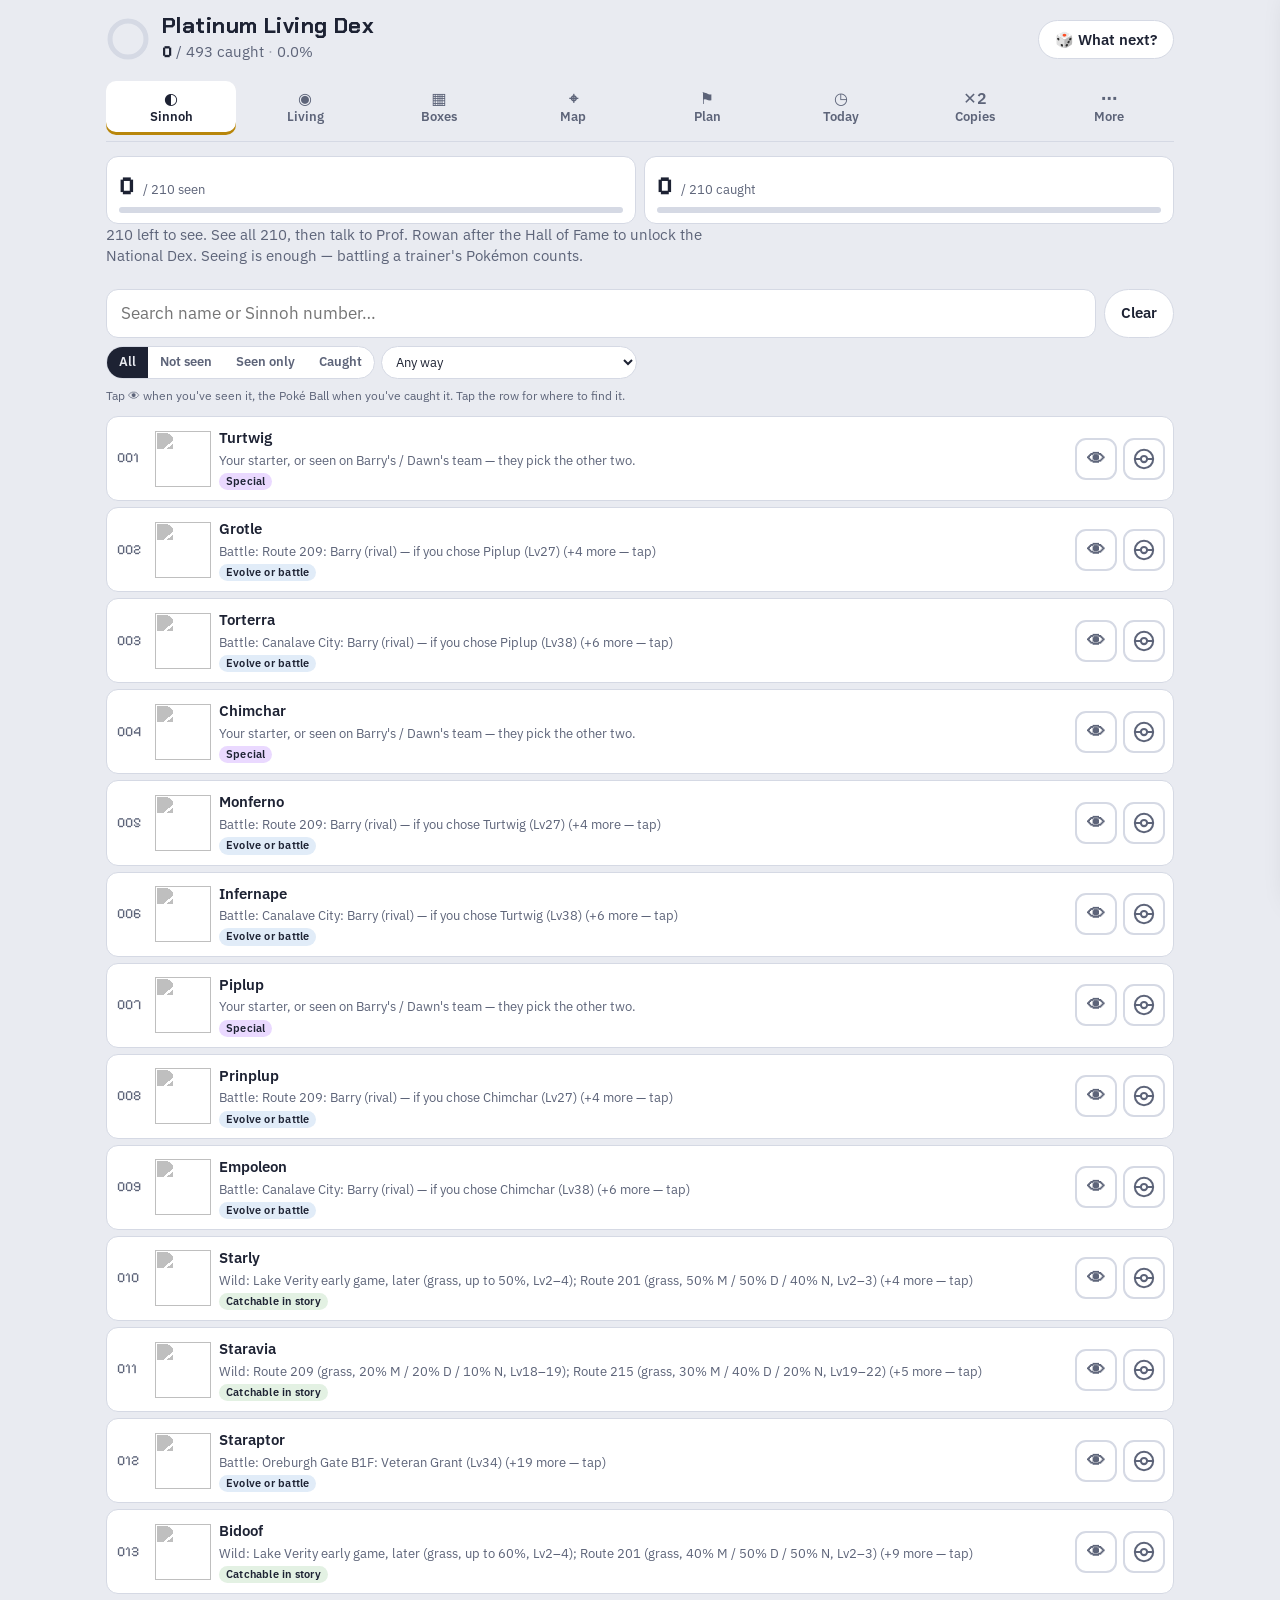
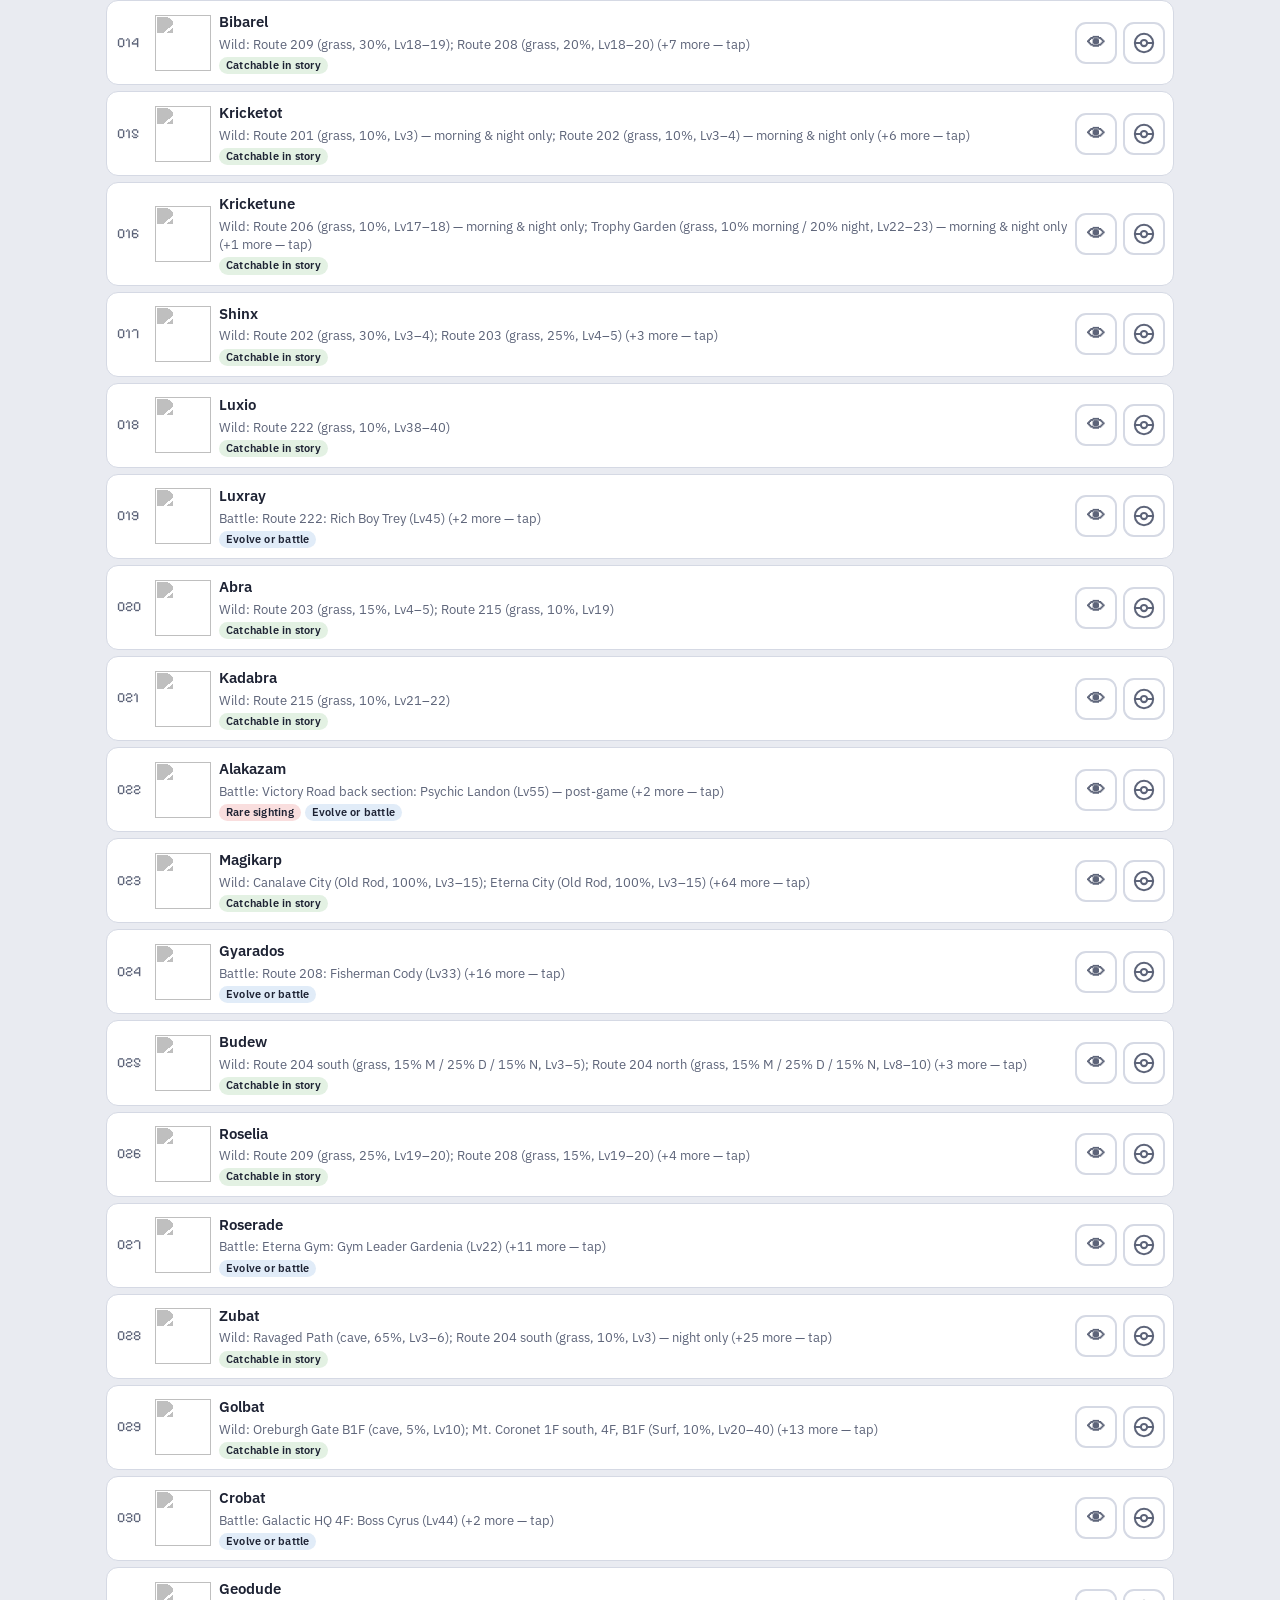
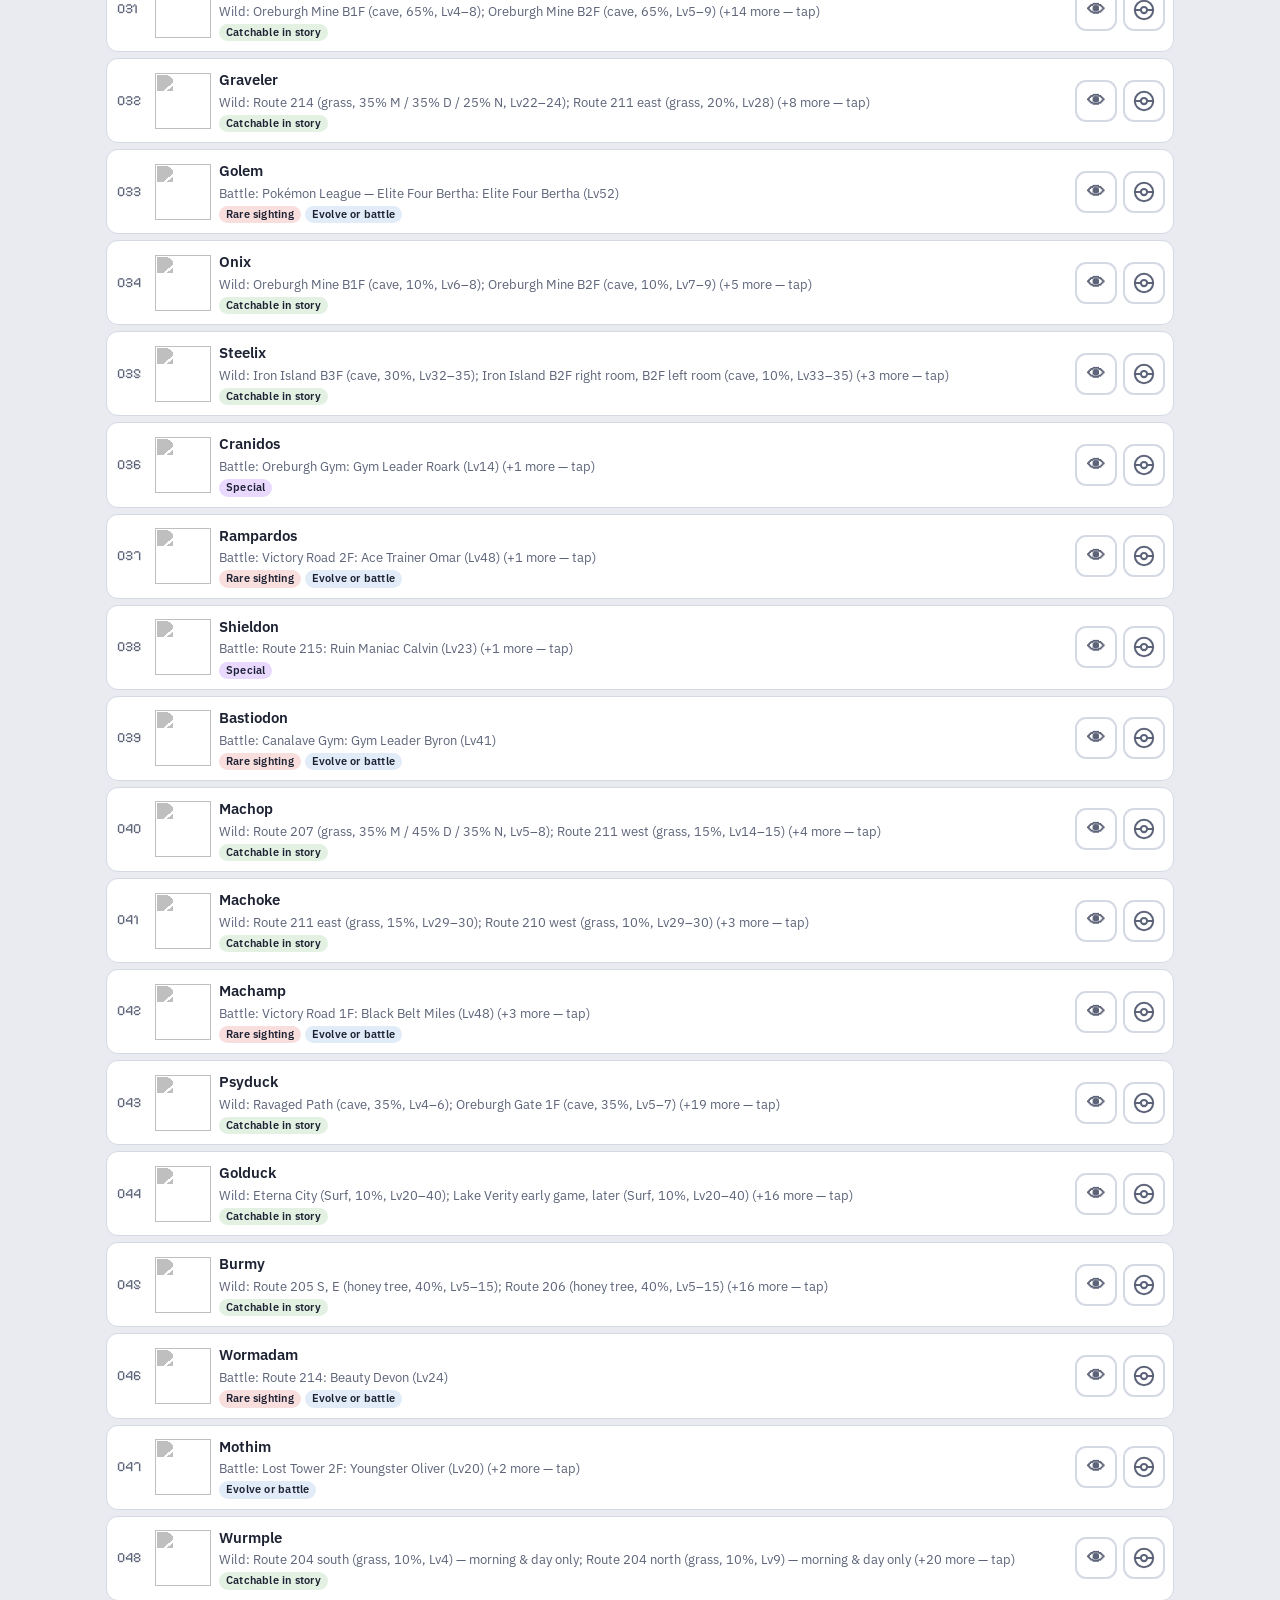
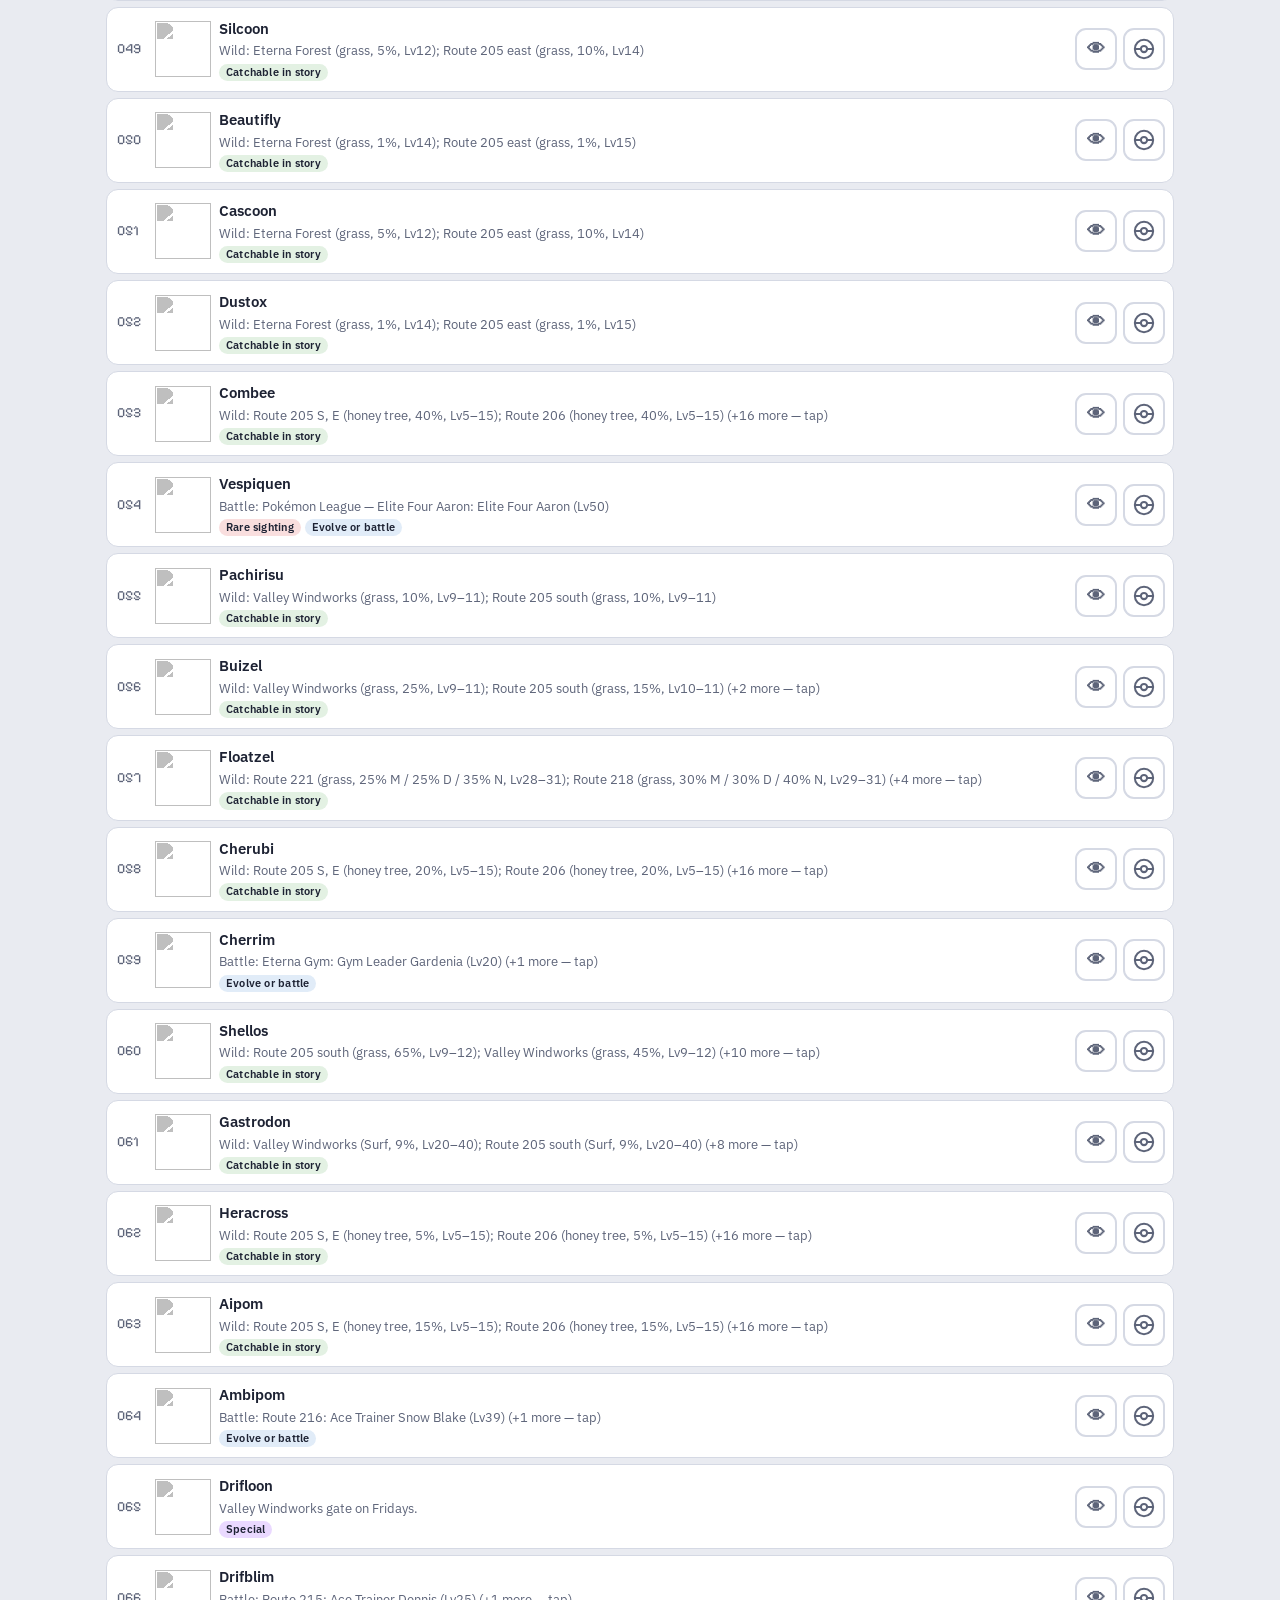
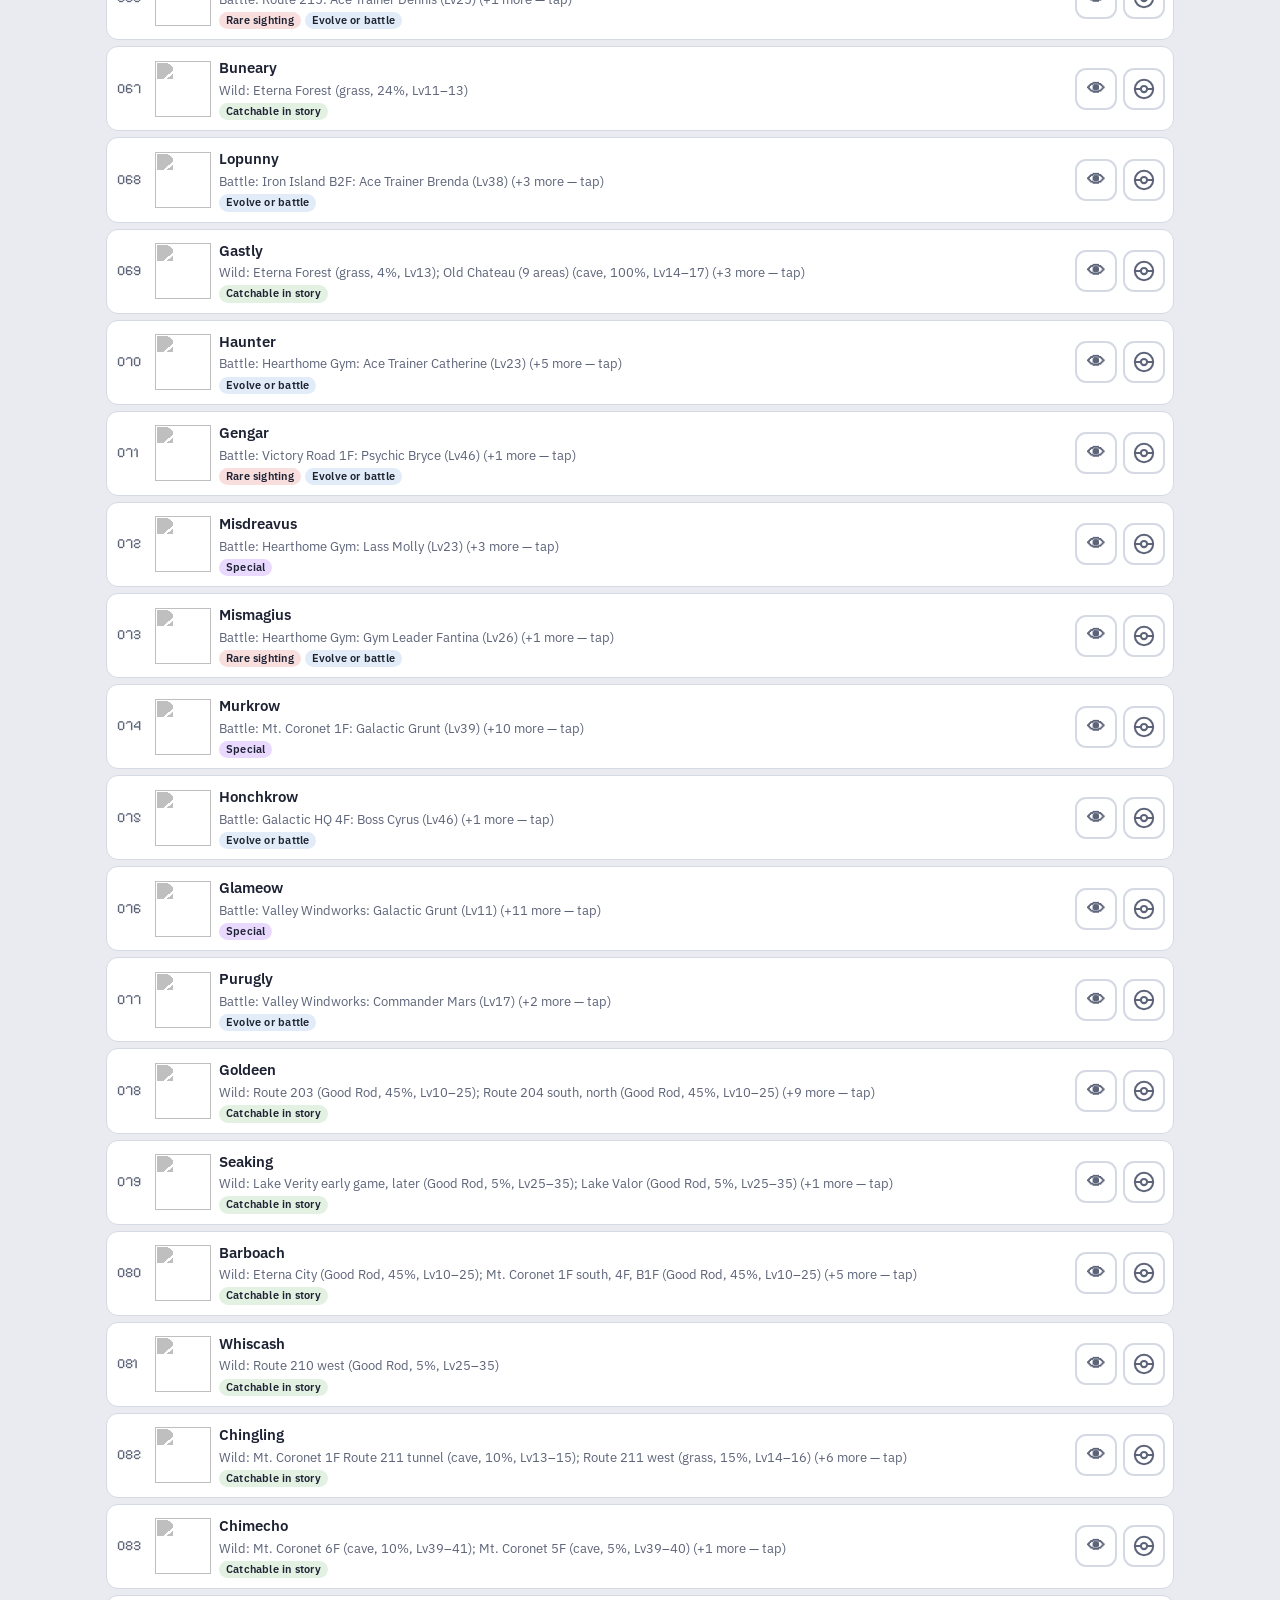
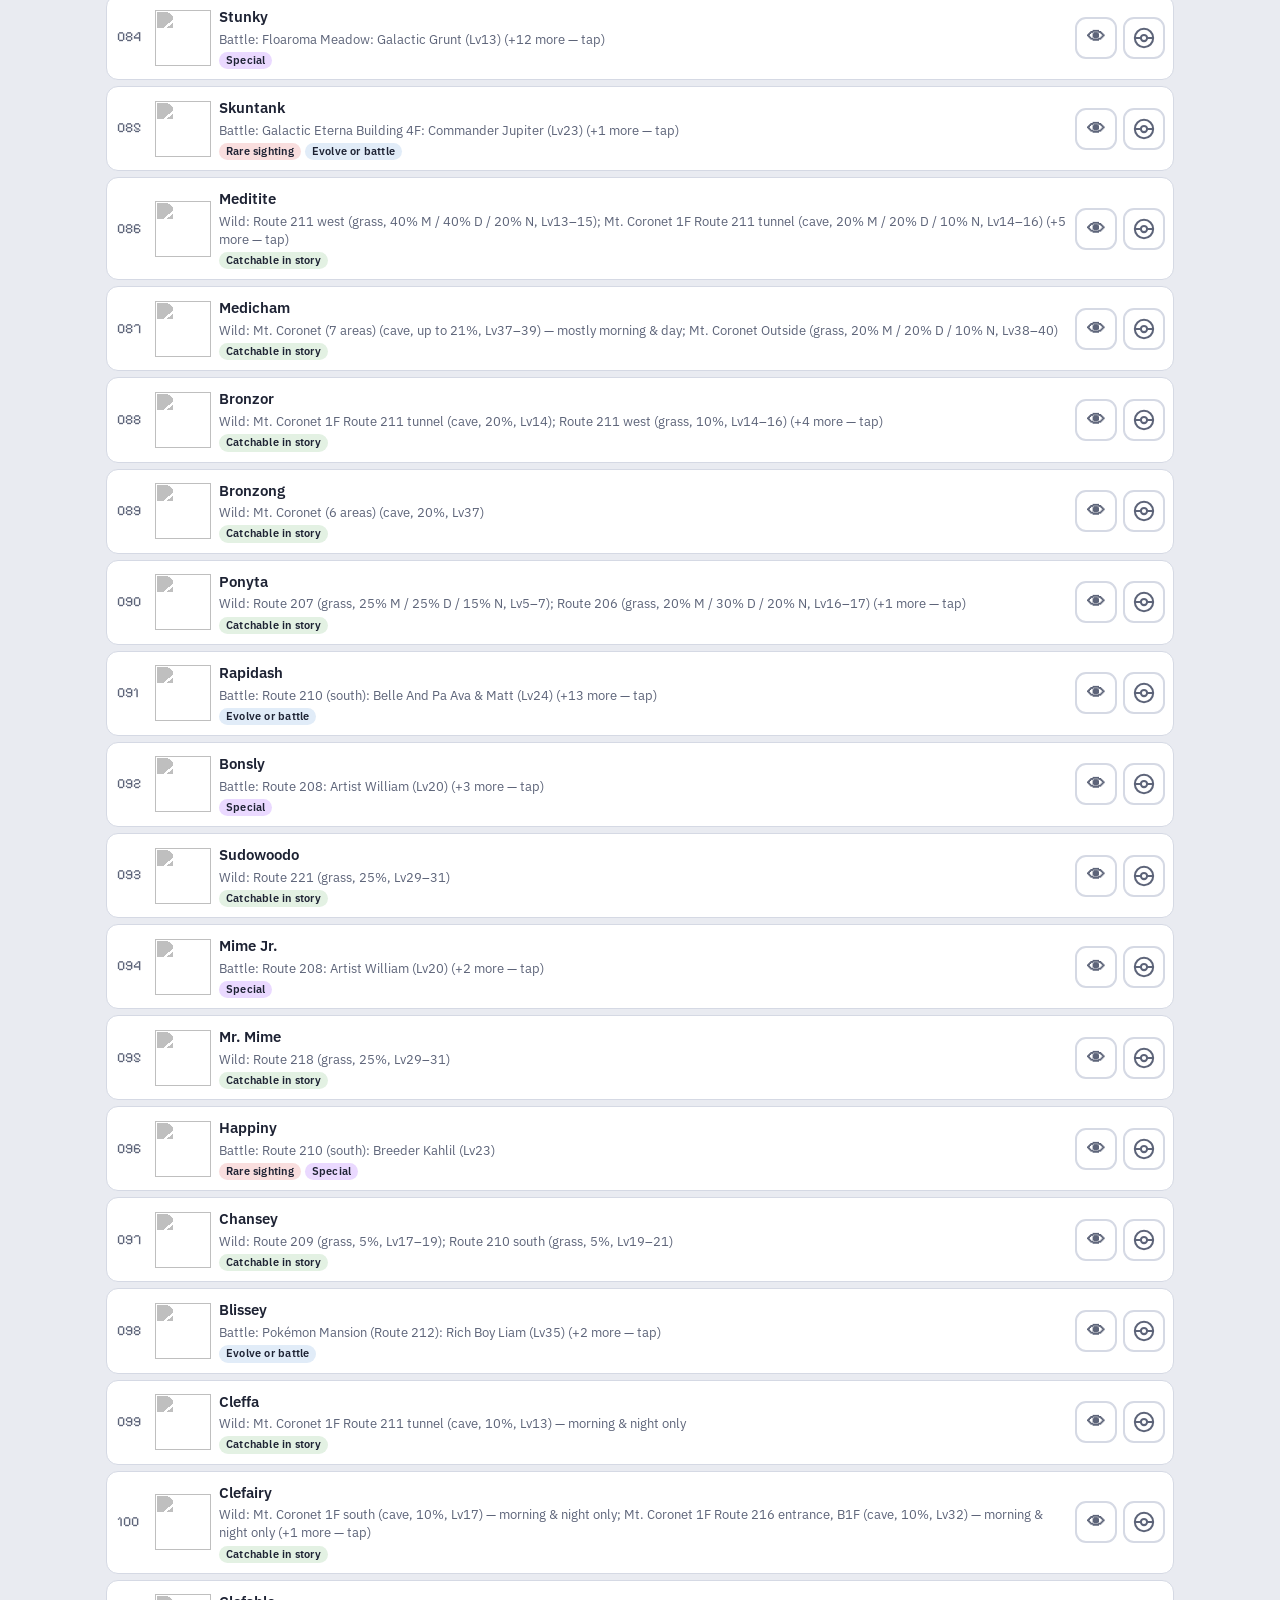
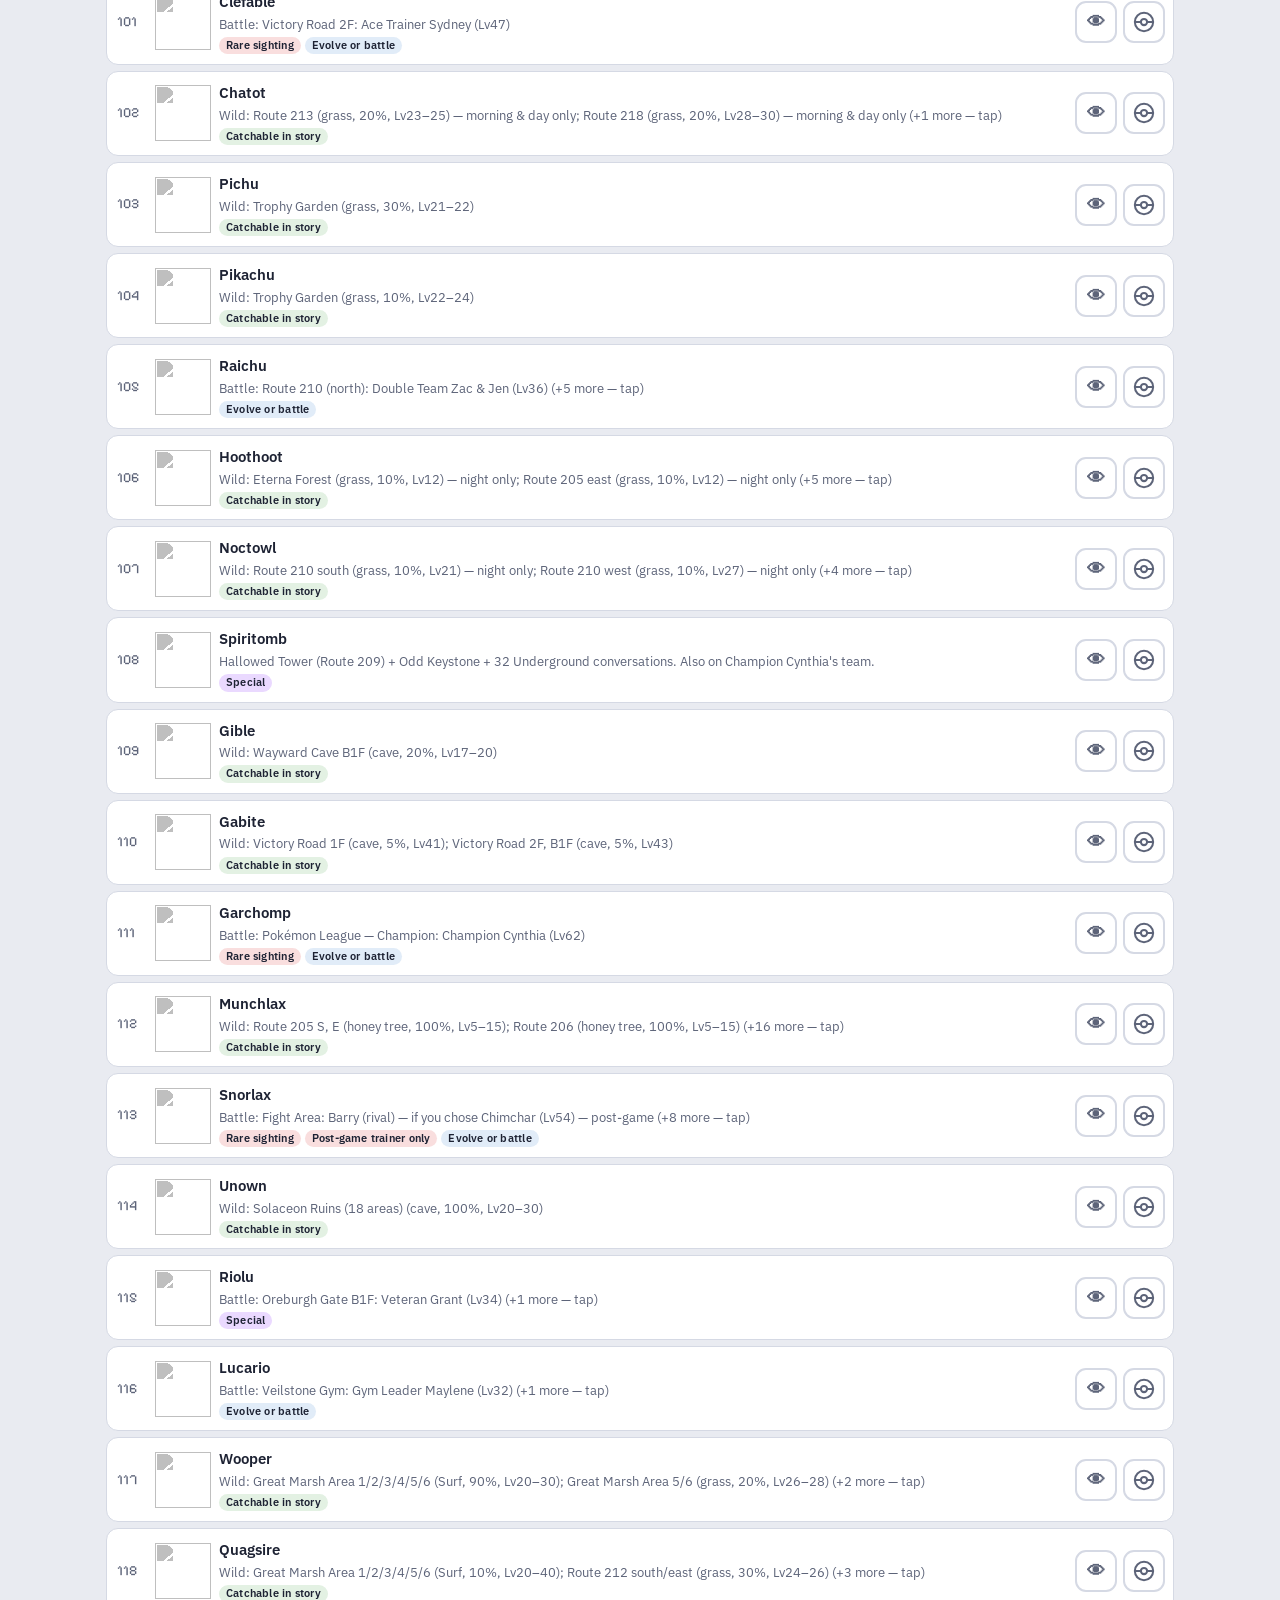
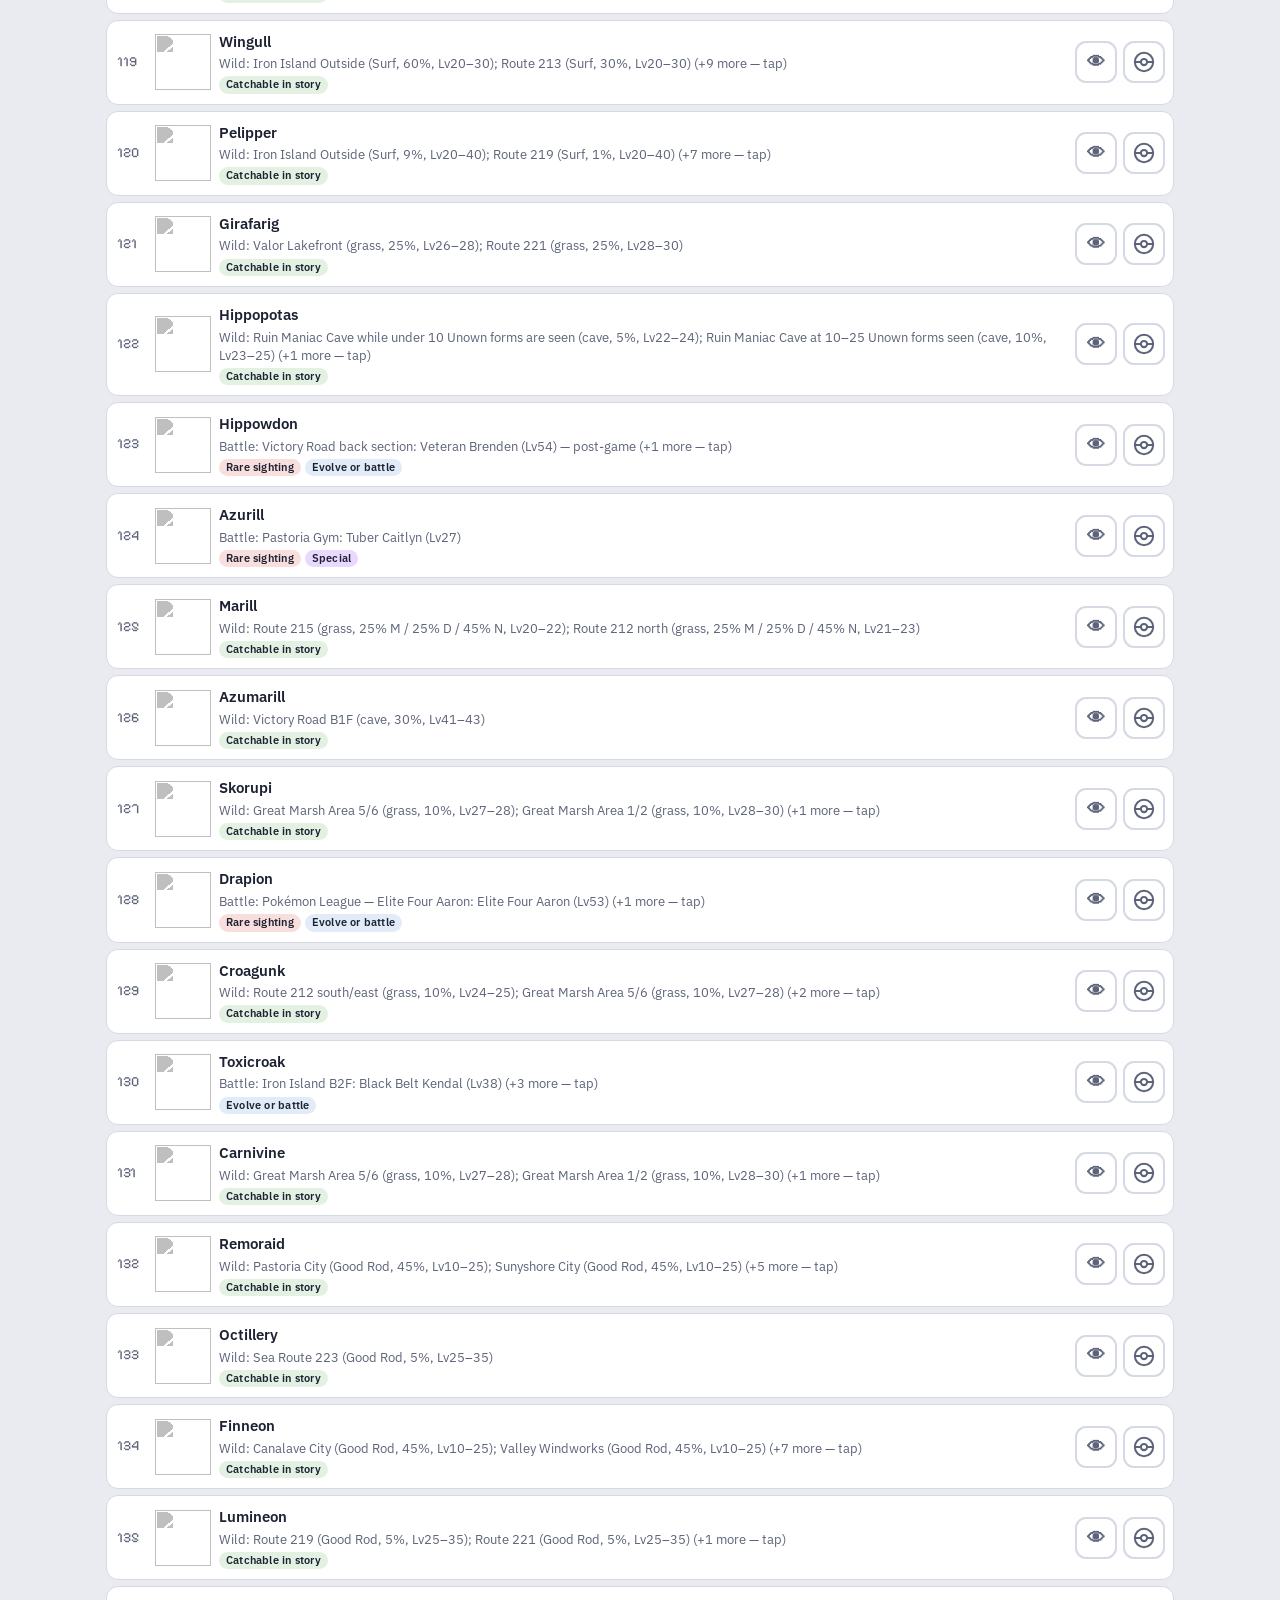
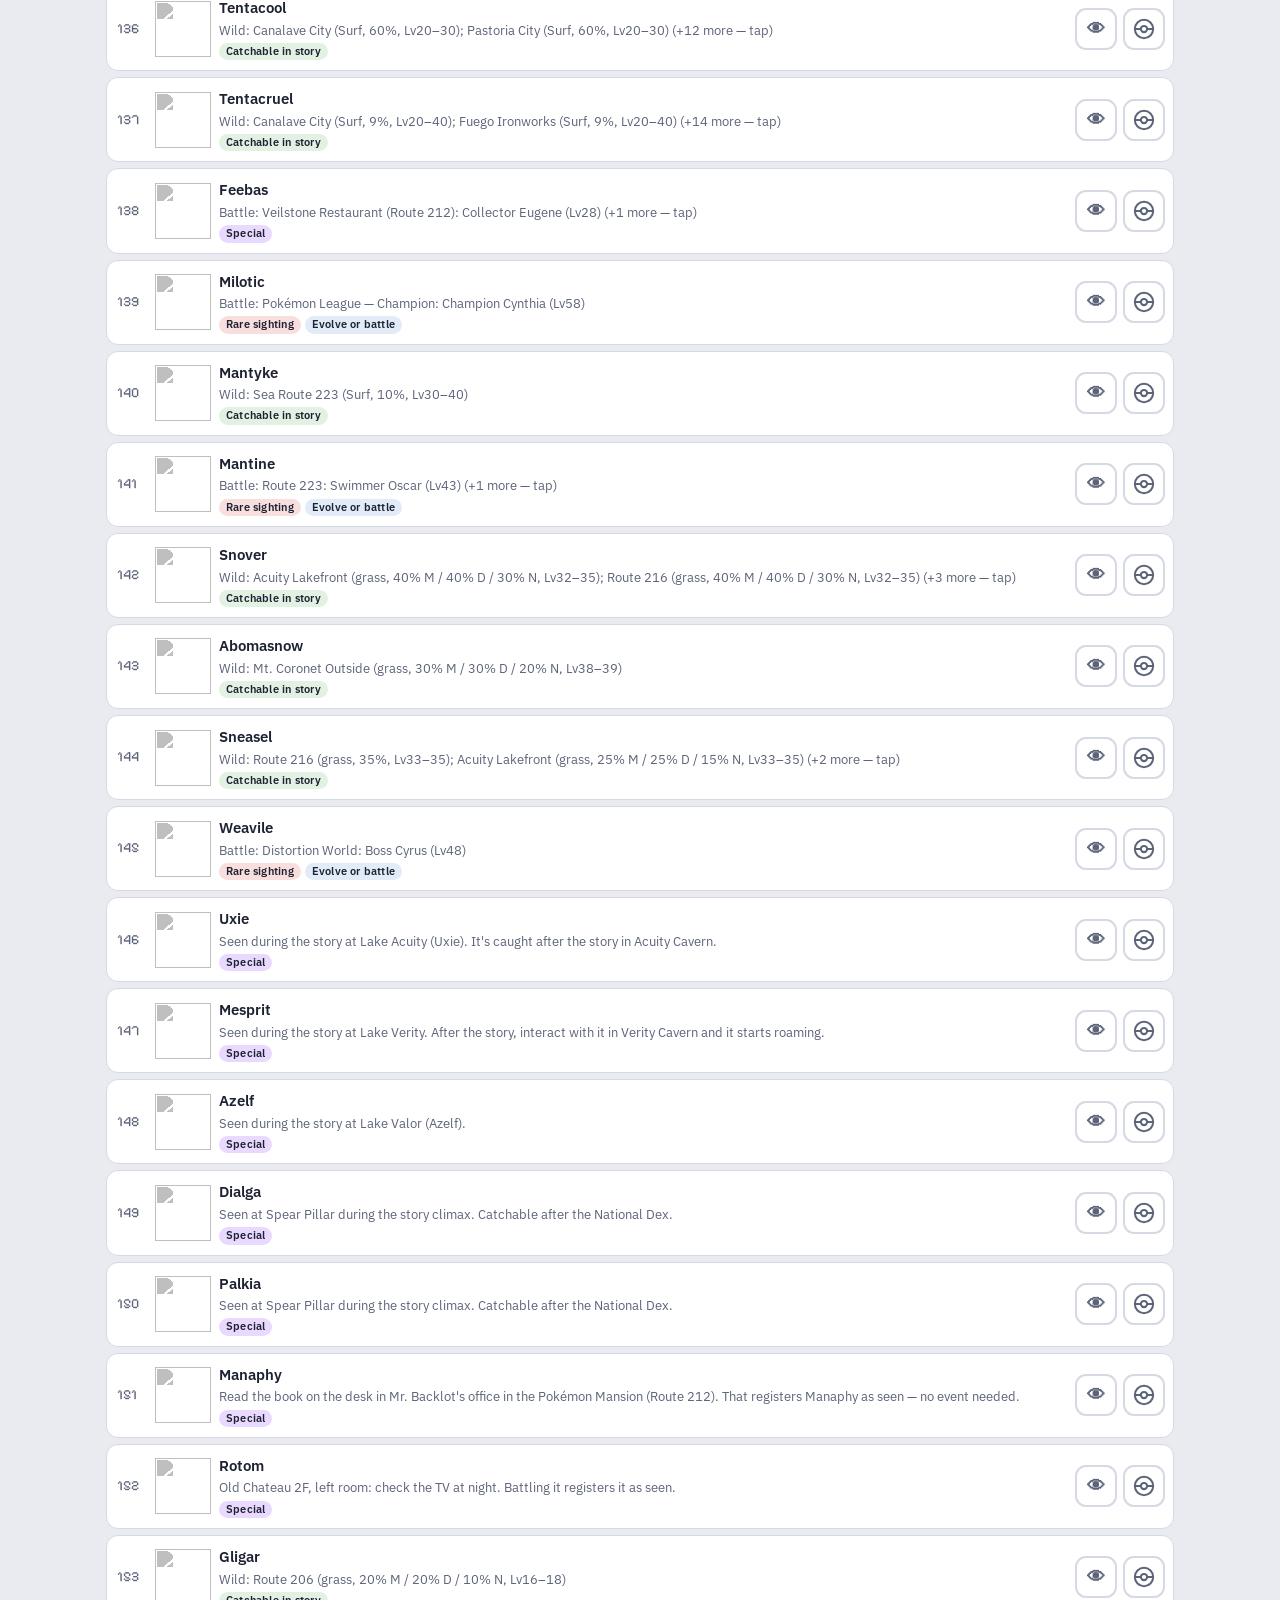
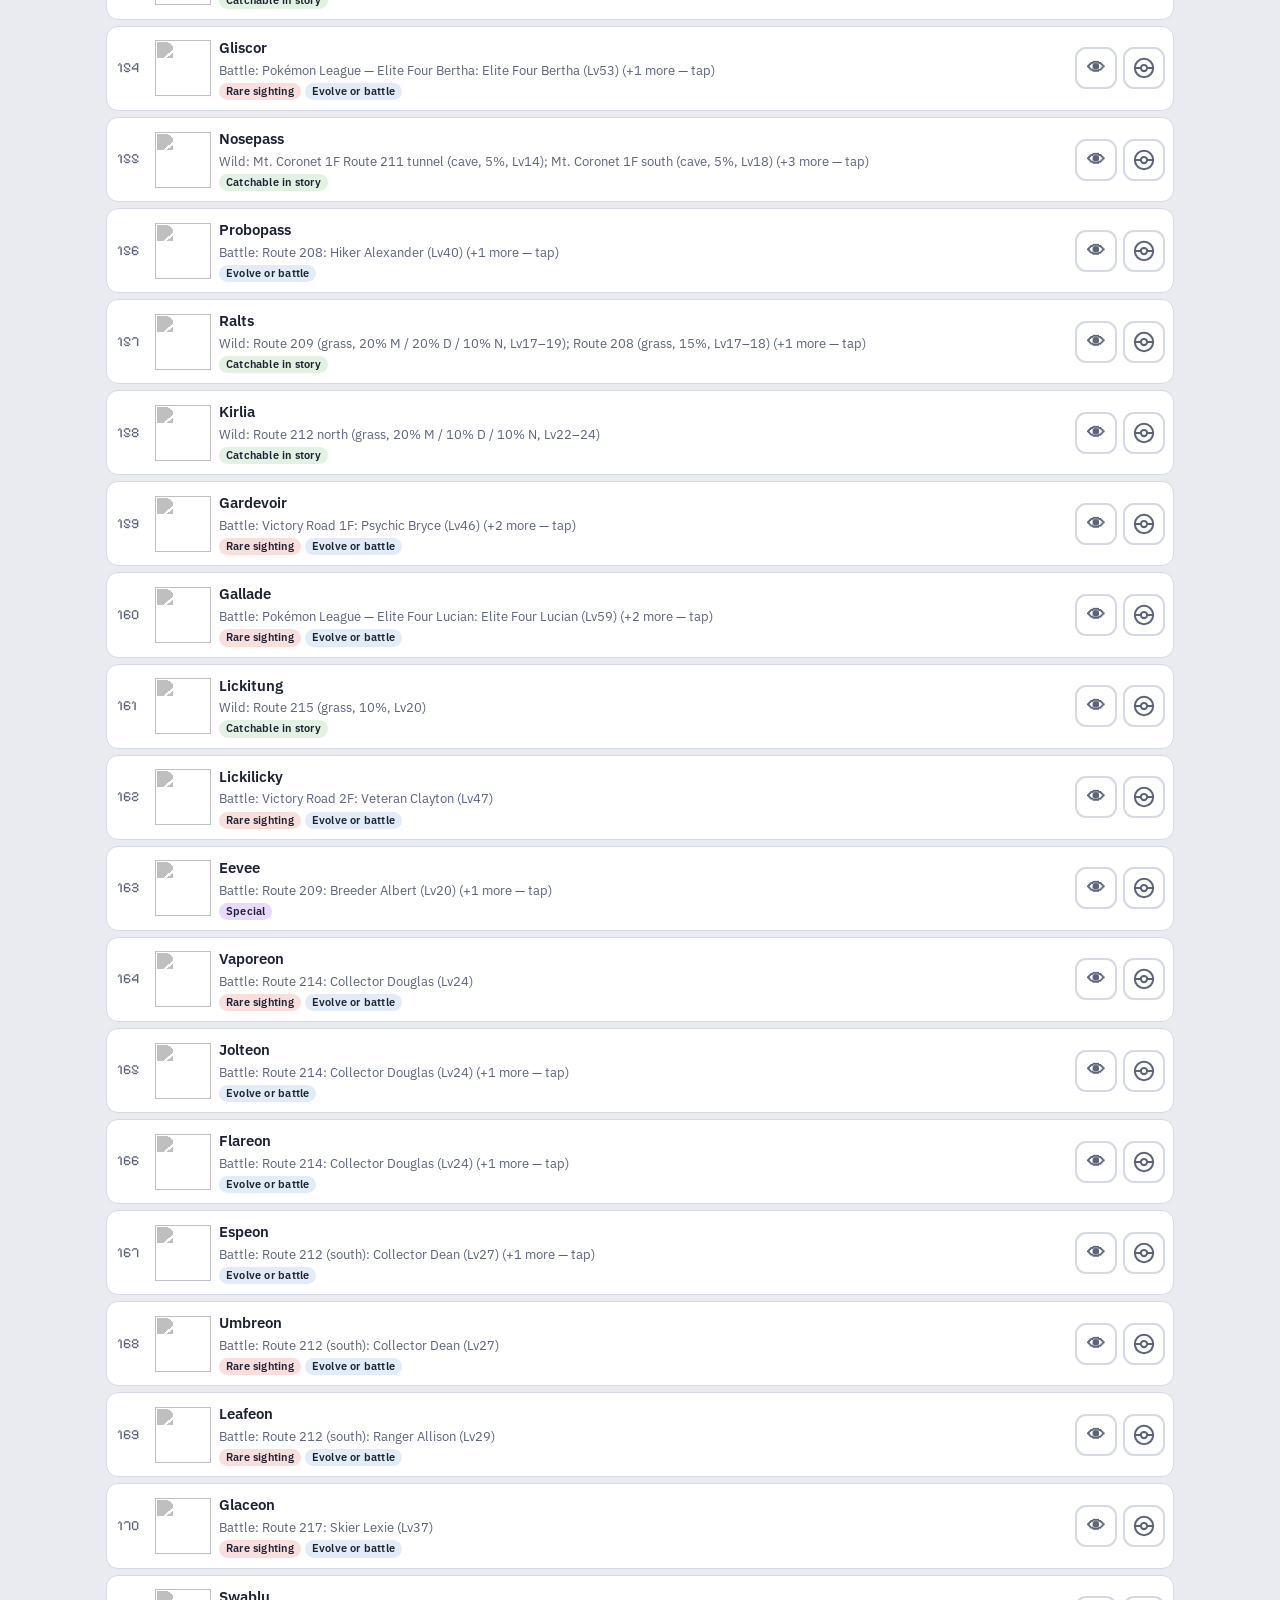
==== index.html @ 4418f8bd "Map: yellow dot on Pokémon marked as needs evolving Co-Authored-By: Claude Opus 5.5 <noreply@anthrop" ====
<!doctype html>
<html lang="en">
<head>
<meta charset="utf-8">
<meta name="viewport" content="width=device-width,initial-scale=1,viewport-fit=cover">
<title>Platinum Living Dex</title>
<meta name="description" content="Track a Pokémon Platinum living dex: all 493, where to get each one, and what you need first.">
<meta name="theme-color" content="#1d2233">
<link rel="icon" href="data:image/svg+xml,%3Csvg xmlns='http://www.w3.org/2000/svg' viewBox='0 0 32 32'%3E%3Ccircle cx='16' cy='16' r='14' fill='%23e8eaf2' stroke='%231d2233' stroke-width='3'/%3E%3Cpath d='M2 16h28' stroke='%231d2233' stroke-width='3'/%3E%3Ccircle cx='16' cy='16' r='5' fill='%23d9a520' stroke='%231d2233' stroke-width='3'/%3E%3C/svg%3E">
<link rel="preconnect" href="https://fonts.googleapis.com">
<link rel="preconnect" href="https://fonts.gstatic.com" crossorigin>
<link rel="stylesheet" href="https://fonts.googleapis.com/css2?family=Chakra+Petch:wght@600;700&family=IBM+Plex+Sans:wght@400;500;600&family=Pixelify+Sans:wght@500;600&display=swap">
<link rel="stylesheet" href="styles.css?v=20261030161658">
</head>
<body>
<div class="app">
  <header class="top">
    <div class="brand">
      <svg class="ring" viewBox="0 0 44 44" aria-hidden="true"><circle cx="22" cy="22" r="18" class="ring-bg"/><circle cx="22" cy="22" r="18" class="ring-fg" id="ring"/></svg>
      <div>
        <h1>Platinum Living Dex</h1>
        <p class="count"><b id="gotCount">0</b> / 493 caught <span class="sep">·</span> <span id="gotPct">0%</span></p>
      </div>
    </div>
    <button class="ghost" id="surprise" type="button" title="Pick a random Pokémon you still need">🎲 What next?</button>
  </header>

  <nav class="tabs" aria-label="Sections">
    <button type="button" data-view="sinnoh"><span class="ti">◐</span>Sinnoh</button>
    <button type="button" data-view="dex"><span class="ti">◉</span>Living</button>
    <button type="button" data-view="boxes"><span class="ti">▦</span>Boxes</button>
    <button type="button" data-view="map"><span class="ti">⌖</span>Map</button>
    <button type="button" data-view="plan"><span class="ti">⚑</span>Plan</button>
    <button type="button" data-view="today"><span class="ti">◷</span>Today</button>
    <button type="button" data-view="dupes"><span class="ti">✕2</span>Copies</button>
    <button type="button" data-view="more"><span class="ti">⋯</span>More</button>
  </nav>

  <main>
    <!-- SINNOH DEX -->
    <section id="view-sinnoh" class="view" hidden>
      <div class="sinhead">
        <div class="stat"><b id="sSeen">0</b><span>/ 210 seen</span><i class="bar"><i id="sSeenBar"></i></i></div>
        <div class="stat"><b id="sCaught">0</b><span>/ 210 caught</span><i class="bar"><i id="sCaughtBar"></i></i></div>
      </div>
      <p class="sub" id="sGoal">See all 210 in Platinum's Sinnoh Pokédex, then talk to Prof. Rowan after the Hall of Fame to unlock the National Dex. Seeing is enough — battling a trainer's Pokémon counts.</p>
      <div class="toolbar">
        <div class="search">
          <input id="sq" type="search" autocomplete="off" placeholder="Search name or Sinnoh number…" aria-label="Search Sinnoh Dex">
          <button type="button" class="ghost" id="sqClear">Clear</button>
        </div>
        <div class="filters">
          <div class="seg" role="group" aria-label="Show">
            <button type="button" data-sshow="all" aria-pressed="true">All</button>
            <button type="button" data-sshow="unseen" aria-pressed="false">Not seen</button>
            <button type="button" data-sshow="seen" aria-pressed="false">Seen only</button>
            <button type="button" data-sshow="caught" aria-pressed="false">Caught</button>
          </div>
          <select id="sHow" aria-label="How"><option value="">Any way</option><option value="trainer">Only seen in trainer battles</option><option value="rare">Rare: 2 or fewer story trainers have it</option><option value="special">Special / story event</option></select>
        </div>
        <p class="resultline">Tap 👁 when you've seen it, the Poké Ball when you've caught it. Tap the row for where to find it.</p>
      </div>
      <ul class="slist" id="slist"></ul>
    </section>

    <!-- DEX -->
    <section id="view-dex" class="view">
      <div class="toolbar">
        <div class="search">
          <input id="q" type="search" autocomplete="off" placeholder="Search name or number…" aria-label="Search Pokémon">
          <button type="button" class="ghost" id="qClear">Clear</button>
        </div>
        <div class="filters">
          <div class="seg" role="group" aria-label="Show">
            <button type="button" data-show="all" aria-pressed="true">All</button>
            <button type="button" data-show="need" aria-pressed="false">Need</button>
            <button type="button" data-show="got" aria-pressed="false">Got</button>
          </div>
          <select id="fMethod" aria-label="Method"><option value="">Any method</option></select>
          <select id="fTier" aria-label="When"><option value="">Any time</option></select>
          <select id="fGame" aria-label="Game"><option value="">Any game</option></select>
          <select id="fRegion" aria-label="Region"><option value="">All regions</option></select>
        </div>
        <p class="resultline" id="resultLine"></p>
      </div>
      <ul class="grid" id="grid"></ul>
    </section>

    <!-- BOXES -->
    <section id="view-boxes" class="view" hidden>
      <div class="boxsearch">
        <div class="search">
          <input id="bq" type="search" autocomplete="off" placeholder="Find a Pokémon's box — name or number…" aria-label="Find a Pokémon's box">
          <button type="button" class="ghost" id="bqClear">Clear</button>
        </div>
        <div class="bhits" id="bHits"></div>
      </div>
      <div class="boxnav">
        <button type="button" class="ghost" id="boxPrev" aria-label="Previous box">◀</button>
        <div class="boxtitle"><b id="boxName">Box 1</b><span id="boxRange"></span></div>
        <button type="button" class="ghost" id="boxNext" aria-label="Next box">▶</button>
      </div>
      <div class="boxmode">
        <span>Tapping a slot</span>
        <div class="seg" role="group" aria-label="What tapping a slot does">
          <button type="button" data-boxmode="view">Shows info</button>
          <button type="button" data-boxmode="got">Marks caught</button>
          <button type="button" data-boxmode="evo">Marks to evolve</button>
        </div>
      </div>
      <div class="pcbox" id="pcbox"></div>
      <p class="hint">Greyed-out slots are still empty. Yellow slots are ones you have the Pokémon for but still need to evolve — catching it clears the mark. Swipe or use the arrows to change boxes.</p>
      <div class="boxdots" id="boxDots"></div>
    </section>

    <!-- MAP -->
    <section id="view-map" class="view" hidden>
      <div class="maptop">
        <select id="mapPick" aria-label="Choose a location"><option value="">Jump to a location…</option></select>
        <div class="seg" role="group" aria-label="Time of day">
          <button type="button" data-time="0" aria-pressed="false">Morning</button>
          <button type="button" data-time="1" aria-pressed="false">Day</button>
          <button type="button" data-time="2" aria-pressed="false">Night</button>
        </div>
      </div>
      <p class="sub" style="margin:6px 0 0">Tap a route, town, cave or lake. Platinum's clock: morning 4–10 AM, day 10 AM–8 PM, night 8 PM–4 AM.</p>
      <div class="mapwrap">
        <div class="mapbox"><svg id="mapSvg" viewBox="0 0 808 626" role="img" aria-label="Town Map of Sinnoh"></svg><div class="maptip" id="mapTip" hidden></div><div class="mapname" id="mapName" hidden></div></div>
        <div class="mappanel" id="mapPanel"><p class="sub">Pick a spot on the map to see what lives there.</p></div>
      </div>
    </section>

    <!-- PLAN -->
    <section id="view-plan" class="view" hidden>
      <div class="seg wide" role="group" aria-label="Group by">
        <button type="button" data-plan="game" aria-pressed="true">By game</button>
        <button type="button" data-plan="tier" aria-pressed="false">By when</button>
        <button type="button" data-plan="region" aria-pressed="false">By region</button>
      </div>
      <div id="planBody"></div>
    </section>

    <!-- TODAY -->
    <section id="view-today" class="view" hidden>
      <h2>Today's timers</h2>
      <p class="sub">Real-world clocks that gate Pokémon. Start them all, then go catch something else.</p>
      <div id="timers" class="timers"></div>
    </section>

    <!-- DUPES -->
    <section id="view-dupes" class="view" hidden>
      <h2>Copies to catch</h2>
      <p class="sub">A living dex needs every evolution as its own Pokémon. These lines need more than one of a species. Use − / + as you catch them.</p>
      <div class="seg" role="group" aria-label="Show">
        <button type="button" data-dshow="need" aria-pressed="true">Still need</button>
        <button type="button" data-dshow="all" aria-pressed="false">All lines</button>
      </div>
      <ul id="dupes" class="dupes"></ul>
    </section>

    <!-- MORE -->
    <section id="view-more" class="view" hidden>
      <h2>Badges</h2>
      <div id="badges" class="badges"></div>

      <h2>Sync your phone and computer</h2>
      <div id="syncSetup">
        <p class="sub">Check something off on one device and it shows up on the other within a few seconds. Your progress is saved in a private file (a secret Gist) on your GitHub account. One-time setup:</p>
        <ol class="steps" style="margin-bottom:10px">
          <li><a href="https://github.com/settings/tokens/new?scopes=gist&amp;description=Platinum%20Living%20Dex%20sync" target="_blank" rel="noopener"><b>Open this GitHub page</b></a>. It's already filled in with the only permission needed (<b>gist</b>). Set <b>Expiration</b> to <b>No expiration</b>, then click <b>Generate token</b> at the bottom.</li>
          <li>Copy the key it shows (starts with <code>ghp_</code>) and paste it below, then <b>Connect</b>.</li>
          <li>Do the same on your other device with the <b>same key</b> — save it in your notes so you can paste it there.</li>
        </ol>
        <div class="row"><input id="syncToken" class="keybox" type="password" autocomplete="off" placeholder="Paste your GitHub key (ghp_…)" aria-label="GitHub key"><button type="button" id="syncConnect">Connect</button></div>
      </div>
      <div id="syncOn" hidden>
        <p class="sub" style="margin-bottom:6px">✓ This device is syncing. Check-offs, copies, notes and timers stay the same on every device using your key.</p>
        <div class="row"><button type="button" class="ghost" id="syncNowBtn">Sync now</button><button type="button" class="ghost" id="syncOff">Stop syncing on this device</button></div>
      </div>
      <p class="sub" id="syncStatus" style="margin-top:4px"></p>

      <h2>Stream overlay (OBS)</h2>
      <p class="sub">Shows your count on stream and pops up the sprite every time you check one off — from this page or your phone. Turn it on, then paste the overlay link into an OBS <b>Browser</b> source (width 460, height 300).</p>
      <label class="switch"><input type="checkbox" id="streamOn"> <span>Send my check-offs to the stream overlay</span></label>
      <div id="streamBox" hidden>
        <div class="olinks" id="oLinks"></div>
        <div class="row">
          <button type="button" id="streamTest">Send test alert</button>
          <button type="button" class="ghost" id="streamSync">Resend current counts</button>
          <span class="sub" id="streamStatus" style="margin:0"></span>
        </div>
        <p class="sub"><b>Stream key</b> — use the same key on your phone so its check-offs reach the same overlay:</p>
        <div class="row"><input id="streamKey" class="keybox" readonly aria-label="Stream key"><button type="button" class="ghost" id="copyKey">Copy key</button></div>
        <div class="row"><input id="pasteKey" class="keybox" placeholder="Paste a key from another device…" aria-label="Paste stream key"><button type="button" class="ghost" id="useKey">Use this key</button></div>
        <p class="sub">Overlay options you can add to the end of a link: <code>&amp;scale=1.5</code> bigger · <code>&amp;pop=0</code> no pop-ups · <code>&amp;label=0</code> hide the label · <code>&amp;dot=0</code> hide the connection dot.</p>
      </div>

      <h2>Progress code (manual copy)</h2>
      <p class="sub">If you don't use sync: tap <b>Copy progress code</b> on one device, send it to yourself, then paste it on the other.</p>
      <div class="row">
        <button type="button" id="copyCode">Copy progress code</button>
        <button type="button" class="ghost" id="showCode">Show code</button>
      </div>
      <textarea id="codeBox" rows="3" placeholder="Paste a progress code here…" aria-label="Progress code"></textarea>
      <div class="row">
        <button type="button" id="loadCode">Load this code</button>
      </div>

      <h2>Backup file</h2>
      <p class="sub">Saves everything (boxed, copies, notes, timers) to a file you can restore later.</p>
      <div class="row">
        <button type="button" id="exportBtn">Download backup</button>
        <label class="btn ghost" for="importFile">Restore backup</label>
        <input id="importFile" type="file" accept=".json,application/json" hidden>
      </div>

      <h2>Start over</h2>
      <div class="row">
        <button type="button" class="danger" id="resetBtn">Clear all progress</button>
        <span id="resetConfirm" hidden>Sure? <button type="button" class="danger" id="resetYes">Yes, clear it</button> <button type="button" class="ghost" id="resetNo">Cancel</button></span>
      </div>

      <h2>About</h2>
      <p class="sub">Progress saves automatically in this browser and is kept when the site is updated. Encounter data from the PokeAPI dataset, checked against Bulbapedia and Serebii. Sprites load from the PokeAPI sprite repository. Pokémon and all related names are © Nintendo, Creatures and Game Freak; this is an unofficial fan tracker.</p>
      <p class="sub" id="version"></p>
    </section>
  </main>
</div>

<!-- Detail drawer -->
<div class="scrim" id="scrim" hidden></div>
<aside class="drawer" id="drawer" aria-hidden="true" aria-label="Pokémon details" tabindex="-1">
  <div class="drawer-inner" id="drawerBody"></div>
</aside>

<div class="toast" id="toast" role="status"></div>
<canvas id="confetti" aria-hidden="true"></canvas>

<script src="data.js?v=20261030161658"></script>
<script src="app.js?v=20261030161658"></script>
</body>
</html>
---- styles.css ----
/* Layout: app shell with header + tab bar (bottom on phones), card grid, slide-in detail drawer.
   Palette: Platinum's slate-and-silver menus with a Griseous gold accent. */
:root{
  --bg:#e9ebf1; --surface:#ffffff; --surface-2:#f4f5f9; --fg:#1d2233; --muted:#5d6479; --line:#d5d9e4;
  --accent:#b8860b; --accent-ink:#ffffff; --accent-soft:#f6ecd0; --ink:#1d2233;
  --done:#1f8a4c; --done-soft:#dcf2e4; --warn:#b4541e; --danger:#b3261e;
  --t0:#e3f1e3; --t1:#e1ecf8; --t2:#dbe9fb; --t3:#ece3f8; --t4:#fbe9d5; --t5:#f9dede; --t6:#fde6c8; --t7:#ead9ff;
  --display:"Chakra Petch",system-ui,sans-serif; --body:"IBM Plex Sans",system-ui,sans-serif; --pixel:"Pixelify Sans","Courier New",monospace;
  --radius:12px; color-scheme:light;
}
@media (prefers-color-scheme:dark){:root:not([data-theme="light"]){
  --bg:#141824; --surface:#1d2233; --surface-2:#232a3e; --fg:#e7e9f2; --muted:#9aa2b8; --line:#2f3750;
  --accent:#e2b23c; --accent-ink:#1d2233; --accent-soft:#3b3320; --ink:#e7e9f2;
  --done:#4fcf86; --done-soft:#17352a; --warn:#f0965c; --danger:#ff8a80;
  --t0:#1e3a26; --t1:#1e3047; --t2:#1d3352; --t3:#33284a; --t4:#45331f; --t5:#4a2626; --t6:#4b3a1c; --t7:#3b2a58; color-scheme:dark}}
:root[data-theme="dark"]{
  --bg:#141824; --surface:#1d2233; --surface-2:#232a3e; --fg:#e7e9f2; --muted:#9aa2b8; --line:#2f3750;
  --accent:#e2b23c; --accent-ink:#1d2233; --accent-soft:#3b3320; --ink:#e7e9f2;
  --done:#4fcf86; --done-soft:#17352a; --warn:#f0965c; --danger:#ff8a80;
  --t0:#1e3a26; --t1:#1e3047; --t2:#1d3352; --t3:#33284a; --t4:#45331f; --t5:#4a2626; --t6:#4b3a1c; --t7:#3b2a58; color-scheme:dark}

*,*::before,*::after{box-sizing:border-box}
html{-webkit-text-size-adjust:100%}
html,body{background:var(--bg)}
body{margin:0;color:var(--fg);font-family:var(--body);font-size:15px;line-height:1.45;padding-bottom:env(safe-area-inset-bottom,0px)}
[hidden]{display:none!important}
button,select,input,textarea{font:inherit;color:inherit}
button,.btn{cursor:pointer;border:1.5px solid var(--accent);background:var(--accent);color:var(--accent-ink);font-weight:600;border-radius:999px;padding:8px 16px;display:inline-flex;align-items:center;gap:6px}
button.ghost,.btn.ghost{background:var(--surface);color:var(--fg);border-color:var(--line)}
button.danger{background:transparent;color:var(--danger);border-color:var(--danger)}
button:focus-visible,select:focus-visible,input:focus-visible,.slot:focus-visible,.card:focus-visible{outline:2px solid var(--accent);outline-offset:2px}
img.px{image-rendering:pixelated}

.app{max-width:1100px;margin:0 auto;padding-inline:16px;padding-block:0 96px}
.top{display:flex;align-items:center;justify-content:space-between;gap:12px;padding-block:14px 10px;flex-wrap:wrap}
.brand{display:flex;align-items:center;gap:12px}
.ring{width:44px;height:44px;transform:rotate(-90deg)}
.ring-bg{fill:none;stroke:var(--line);stroke-width:5}
.ring-fg{fill:none;stroke:var(--accent);stroke-width:5;stroke-linecap:round;stroke-dasharray:113.1;stroke-dashoffset:113.1;transition:stroke-dashoffset .5s}
h1{font-family:var(--display);font-size:22px;margin:0;letter-spacing:.02em;line-height:1.1}
h2{font-family:var(--display);font-size:18px;margin:24px 0 4px;letter-spacing:.02em}
.count{margin:2px 0 0;color:var(--muted);font-variant-numeric:tabular-nums}
.count b{color:var(--fg);font-family:var(--pixel);font-size:17px}
.sep{opacity:.5}
.sub{color:var(--muted);margin:0 0 12px;max-width:68ch}
.hint{color:var(--muted);font-size:13px;text-align:center}

/* tabs */
.tabs{position:sticky;top:env(safe-area-inset-top,0px);z-index:20;display:flex;gap:4px;background:var(--bg);padding-block:6px;border-bottom:1px solid var(--line);overflow-x:auto}
.tabs button{background:transparent;color:var(--muted);border:0;border-radius:10px;padding:8px 4px;font-weight:600;flex-direction:column;gap:0;font-size:13px;flex:1;min-width:0}
@media (max-width:700px){.tabs{gap:2px}.tabs button{font-size:11px;padding:6px 0}}
.tabs button .ti{font-size:16px;line-height:1.2}
.tabs button[aria-current="page"]{background:var(--surface);color:var(--fg);box-shadow:inset 0 -3px 0 var(--accent)}
@media (max-width:700px){
  .tabs{position:fixed;left:0;right:0;bottom:0;top:auto;padding:6px 8px calc(6px + env(safe-area-inset-bottom,0px));border-top:1px solid var(--line);border-bottom:0;background:var(--surface)}
  .tabs button[aria-current="page"]{box-shadow:inset 0 3px 0 var(--accent);background:var(--surface-2)}
}

/* toolbar */
.toolbar{position:sticky;top:calc(env(safe-area-inset-top,0px) + 62px);z-index:10;background:var(--bg);padding-block:10px 6px;display:grid;gap:8px}
@media (max-width:700px){.toolbar{top:env(safe-area-inset-top,0px)}}
.search{display:flex;gap:8px}
.search input{flex:1;min-width:0;font-size:17px;padding:11px 14px;border-radius:var(--radius);border:1.5px solid var(--line);background:var(--surface)}
.search input:focus{outline:none;border-color:var(--accent)}
.filters{display:flex;gap:6px;flex-wrap:wrap;align-items:center}
select{font-size:13px;padding:6px 10px;border-radius:999px;border:1.5px solid var(--line);background:var(--surface);max-width:100%}
.seg{display:inline-flex;border:1.5px solid var(--line);border-radius:999px;overflow:hidden;background:var(--surface)}
.seg button{border:0;border-radius:0;background:transparent;color:var(--muted);padding:6px 12px;font-size:13px}
.seg button[aria-pressed="true"]{background:var(--ink);color:var(--bg)}
.seg.wide{margin:14px 0 4px}
.resultline{margin:0;font-size:12px;color:var(--muted)}

/* dex grid */
.grid{list-style:none;margin:6px 0 0;padding:0;display:grid;grid-template-columns:repeat(auto-fill,minmax(250px,1fr));gap:8px}
.card{display:grid;grid-template-columns:64px 1fr auto;gap:10px;align-items:center;background:var(--surface);border:1px solid var(--line);border-radius:var(--radius);padding:6px 8px 6px 4px;cursor:pointer;min-width:0}
.card.got{background:var(--done-soft);border-color:transparent}
.card .spr{width:64px;height:64px;display:grid;place-items:center}
.card .spr img{width:64px;height:64px}
.card:not(.got) .spr img{filter:saturate(.85)}
.card .info{min-width:0;display:grid;gap:3px}
.card .l1{display:flex;gap:6px;align-items:baseline;min-width:0}
.num{font-family:var(--pixel);font-size:13px;color:var(--muted);font-variant-numeric:tabular-nums}
.nm{font-weight:600;font-size:15.5px;white-space:nowrap;overflow:hidden;text-overflow:ellipsis}
.chips{display:flex;gap:4px;flex-wrap:wrap}
.chip{font-size:10.5px;font-weight:600;letter-spacing:.02em;padding:1px 7px;border-radius:999px;background:var(--surface-2);color:var(--fg);white-space:nowrap}
.chip.cp{background:var(--accent-soft)}
.tier0{background:var(--t0)}.tier1{background:var(--t1)}.tier2{background:var(--t2)}.tier3{background:var(--t3)}.tier4{background:var(--t4)}.tier5{background:var(--t5)}.tier6{background:var(--t6)}.tier7{background:var(--t7)}
.tick{appearance:none;-webkit-appearance:none;margin:0;width:40px;height:40px;border-radius:11px;border:2px solid var(--line);background:var(--surface);display:grid;place-content:center;cursor:pointer;flex:none}
.tick::after{content:"";width:16px;height:9px;border-left:3.5px solid #fff;border-bottom:3.5px solid #fff;transform:rotate(-45deg) translate(1px,-2px);opacity:0}
.tick:checked{background:var(--done);border-color:var(--done)}
.tick:checked::after{opacity:1}
.tick:focus-visible{outline:2px solid var(--accent);outline-offset:2px}
.empty{grid-column:1/-1;text-align:center;color:var(--muted);padding:32px 0}

/* boxes */
.boxnav{display:flex;align-items:center;justify-content:space-between;gap:12px;margin-top:14px}
.boxtitle{text-align:center;display:grid}
.boxtitle b{font-family:var(--display);font-size:18px}
.boxtitle span{font-size:12px;color:var(--muted)}
.pcbox{margin:10px auto 0;max-width:560px;display:grid;grid-template-columns:repeat(6,1fr);gap:6px;padding:12px;border-radius:16px;background:linear-gradient(180deg,var(--surface-2),var(--surface));border:2px solid var(--line);touch-action:pan-y}
.slot{aspect-ratio:1;max-width:100%;border-radius:10px;background:var(--bg);border:1px solid var(--line);display:grid;place-items:center;position:relative;cursor:pointer;padding:0}
.slot img{width:100%;height:100%}
.slot:not(.got) img{filter:grayscale(1) brightness(.6) opacity(.35)}
.slot.got{background:var(--done-soft);border-color:var(--done)}
.slot .sn{position:absolute;left:3px;top:1px;font-family:var(--pixel);font-size:9.5px;color:var(--muted)}
.slot.blank{visibility:hidden}
.boxdots{display:flex;flex-wrap:wrap;gap:6px;justify-content:center;margin-top:8px}
.boxdots button{width:34px;height:34px;padding:0;justify-content:center;border-radius:8px;font-size:11px;font-family:var(--pixel);background:var(--surface);color:var(--fg);border:1.5px solid var(--line)}
.boxdots button.full{background:var(--done);color:#fff;border-color:var(--done)}
.boxdots button[aria-current="true"]{border-color:var(--accent);box-shadow:0 0 0 2px var(--accent)}

/* plan */
.group{background:var(--surface);border:1px solid var(--line);border-radius:var(--radius);margin-top:10px;overflow:hidden}
.group summary{list-style:none;cursor:pointer;padding:12px 14px;display:grid;grid-template-columns:1fr auto;gap:4px 12px;align-items:center}
.group summary::-webkit-details-marker{display:none}
.group .gname{font-weight:600;font-size:16px}
.group .gnote{grid-column:1/-1;font-size:13px;color:var(--muted)}
.group .gcount{font-family:var(--pixel);font-variant-numeric:tabular-nums}
.bar{grid-column:1/-1;height:6px;border-radius:3px;background:var(--line);overflow:hidden}
.bar i{display:block;height:100%;background:var(--done);transition:width .4s}
.minis{display:flex;flex-wrap:wrap;gap:4px;padding:0 10px 12px}
.mini{width:52px;height:52px;border-radius:10px;border:1px solid var(--line);background:var(--bg);padding:0;display:grid;place-items:center;cursor:pointer}
.mini img{width:52px;height:52px}
.mini:not(.got) img{filter:grayscale(1) opacity(.5)}
.mini.got{background:var(--done-soft);border-color:var(--done)}

/* today */
.timers{display:grid;gap:8px;grid-template-columns:repeat(auto-fill,minmax(300px,1fr))}
.timer{background:var(--surface);border:1px solid var(--line);border-radius:var(--radius);padding:12px 14px;display:grid;gap:6px}
.timer .th{display:flex;justify-content:space-between;align-items:baseline;gap:8px}
.timer .tn{font-weight:600}
.timer .ts{font-size:12px;font-weight:600;padding:2px 8px;border-radius:999px;background:var(--surface-2)}
.timer .ts.ready{background:var(--done-soft);color:var(--done)}
.timer .ts.wait{background:var(--accent-soft)}
.timer p{margin:0;font-size:13px;color:var(--muted)}
.timer .who{font-size:13px}
.timer .row{margin-top:4px}

/* dupes */
.dupes{list-style:none;padding:0;margin:10px 0 0;display:grid;gap:6px}
.dupe{display:grid;grid-template-columns:52px 1fr auto;gap:10px;align-items:center;background:var(--surface);border:1px solid var(--line);border-radius:var(--radius);padding:6px 10px 6px 4px}
.dupe.done{background:var(--done-soft);border-color:transparent}
.dupe img{width:52px;height:52px;cursor:pointer}
.dupe .dn{font-weight:600}
.dupe .dw{font-size:12.5px;color:var(--muted)}
.stepper{display:flex;align-items:center;gap:6px}
.stepper button{width:34px;height:34px;padding:0;justify-content:center;background:var(--surface);color:var(--fg);border-color:var(--line)}
.stepper output{font-family:var(--pixel);min-width:44px;text-align:center;font-variant-numeric:tabular-nums}

/* more */
.row{display:flex;gap:8px;flex-wrap:wrap;align-items:center;margin:6px 0}
textarea{width:100%;border-radius:var(--radius);border:1.5px solid var(--line);background:var(--surface);padding:10px;font-family:var(--pixel);font-size:13px;word-break:break-all}
.badges{display:grid;grid-template-columns:repeat(auto-fill,minmax(140px,1fr));gap:8px}
.badge{background:var(--surface);border:1px solid var(--line);border-radius:var(--radius);padding:12px;text-align:center;display:grid;gap:4px;justify-items:center}
.badge .bi{width:44px;height:44px;border-radius:50%;display:grid;place-items:center;font-size:20px;background:var(--surface-2);filter:grayscale(1);opacity:.45}
.badge.earned .bi{filter:none;opacity:1;background:var(--accent-soft);box-shadow:0 0 0 2px var(--accent)}
.badge b{font-size:13px}
.badge span{font-size:11.5px;color:var(--muted);font-variant-numeric:tabular-nums}

/* drawer */
.scrim{position:fixed;inset:0;background:rgb(10 12 20 / .45);z-index:40}
.drawer{position:fixed;top:0;right:0;bottom:0;width:min(480px,100%);background:var(--surface);z-index:50;transform:translateX(105%);transition:transform .25s ease;overflow-y:auto;box-shadow:-8px 0 30px rgb(0 0 0 / .2);padding-top:env(safe-area-inset-top,0px);padding-bottom:env(safe-area-inset-bottom,0px)}
.drawer.open{transform:none}
.drawer-inner{padding:16px 18px 40px;display:grid;gap:14px}
.dhead{display:grid;grid-template-columns:120px 1fr;gap:12px;align-items:center}
.dhead .big{width:120px;height:120px;border-radius:16px;background:var(--surface-2);display:grid;place-items:center}
.dhead .big img{width:120px;height:120px}
.dhead h3{font-family:var(--display);font-size:24px;margin:0;line-height:1.1}
.dclose{justify-self:end}
.boxit{display:flex;align-items:center;gap:10px;padding:12px 14px;border-radius:var(--radius);background:var(--surface-2);cursor:pointer;font-weight:600}
.boxit.got{background:var(--done-soft)}
.dl{display:grid;grid-template-columns:auto 1fr;gap:6px 12px;margin:0;font-size:14px}
.dl dt{color:var(--muted);font-size:12.5px;padding-top:1px}
.dl dd{margin:0;min-width:0}
.steps{margin:0;padding-left:20px;display:grid;gap:6px;font-size:14px}
.where{font-size:13.5px;color:var(--fg);background:var(--surface-2);border-radius:10px;padding:10px 12px}
.where li{margin:0 0 4px}
.where ul{margin:0;padding-left:18px}
.fam{display:flex;gap:6px;flex-wrap:wrap}
.fam button{background:var(--bg);border:1.5px solid var(--line);color:var(--fg);border-radius:12px;padding:4px 8px 4px 4px;display:flex;gap:4px;align-items:center;font-weight:500;font-size:13px}
.fam button img{width:44px;height:44px}
.fam button.got{border-color:var(--done);background:var(--done-soft)}
.fam button.me{box-shadow:0 0 0 2px var(--accent)}
.fam button .fs{font-size:11px;color:var(--muted)}
.dsec h4{margin:0 0 6px;font-size:12px;letter-spacing:.08em;text-transform:uppercase;color:var(--muted)}
.dnote{width:100%;min-height:64px;border-radius:10px;border:1.5px solid var(--line);background:var(--surface);padding:8px 10px;font-family:var(--body);font-size:14px;word-break:normal}

/* toast + confetti */
.toast{position:fixed;left:50%;bottom:calc(84px + env(safe-area-inset-bottom,0px));transform:translate(-50%,20px);background:var(--ink);color:var(--bg);padding:9px 16px;border-radius:999px;font-size:14px;font-weight:500;opacity:0;transition:opacity .2s,transform .2s;pointer-events:none;z-index:60;max-width:calc(100% - 32px);text-align:center}
.toast.show{opacity:1;transform:translate(-50%,0)}
#confetti{position:fixed;inset:0;pointer-events:none;z-index:70;width:100%;height:100%}
@media (min-width:701px){.toast{bottom:24px}}
@media (prefers-reduced-motion:reduce){*{transition:none!important;animation:none!important}}

/* sinnoh dex */
.sinhead{display:grid;grid-template-columns:1fr 1fr;gap:8px;margin-top:14px}
.stat{background:var(--surface);border:1px solid var(--line);border-radius:var(--radius);padding:10px 12px;display:grid;grid-template-columns:auto 1fr;align-items:baseline;gap:2px 8px}
.stat b{font-family:var(--pixel);font-size:26px;font-variant-numeric:tabular-nums}
.stat span{color:var(--muted);font-size:13px}
.stat .bar{grid-column:1/-1;display:block;height:6px;border-radius:3px;background:var(--line);overflow:hidden}
.stat .bar i{display:block;height:100%;background:var(--accent);transition:width .4s;width:0}
#sCaughtBar{background:var(--done)}
.slist{list-style:none;margin:6px 0 0;padding:0;display:grid;gap:6px}
.srow{background:var(--surface);border:1px solid var(--line);border-radius:var(--radius);display:grid;grid-template-columns:auto 56px 1fr auto;gap:8px;align-items:center;padding:4px 8px 4px 10px}
.srow.seen{border-color:var(--accent)}
.srow.caught{background:var(--done-soft);border-color:transparent}
.srow .rn{font-family:var(--pixel);font-size:14px;color:var(--muted);min-width:30px;font-variant-numeric:tabular-nums}
.srow img{width:56px;height:56px}
.srow:not(.seen):not(.caught) img{filter:brightness(0) opacity(.25)}
:root[data-theme="dark"] .srow:not(.seen):not(.caught) img{filter:brightness(0) invert(1) opacity(.2)}
@media (prefers-color-scheme:dark){:root:not([data-theme="light"]) .srow:not(.seen):not(.caught) img{filter:brightness(0) invert(1) opacity(.2)}}
.srow .sm{min-width:0;cursor:pointer;display:grid;gap:2px;padding-block:6px}
.srow .snm{font-weight:600}
.srow .shint{font-size:12.5px;color:var(--muted);overflow:hidden;display:-webkit-box;-webkit-line-clamp:2;-webkit-box-orient:vertical}
.srow .chips{margin-top:2px}
.chip.warn{background:var(--t5)}
.sbtns{display:flex;gap:6px}
.sbtn{width:42px;height:42px;border-radius:11px;padding:0;justify-content:center;font-size:18px;background:var(--surface);color:var(--muted);border:2px solid var(--line)}
.sbtn[aria-pressed="true"].eye{background:var(--accent);border-color:var(--accent);color:var(--accent-ink)}
.sbtn[aria-pressed="true"].ball{background:var(--done);border-color:var(--done);color:#fff}
.sbtn[aria-pressed="true"].ball circle:last-child{fill:var(--done)}
.sdetail{grid-column:1/-1;padding:0 4px 10px;display:grid;gap:8px;font-size:13.5px}
.sdetail h5{margin:0;font-size:11.5px;letter-spacing:.08em;text-transform:uppercase;color:var(--muted)}
.sdetail ul{margin:0;padding-left:18px;display:grid;gap:2px}
.sdetail .row{margin:0}
@media (max-width:420px){.srow{grid-template-columns:auto 48px 1fr;}.srow img{width:48px;height:48px}.sbtns{grid-column:1/-1;justify-content:flex-end;margin-top:-4px;padding-bottom:6px}}

/* stream */
.switch{display:flex;gap:10px;align-items:center;font-weight:600;cursor:pointer;margin:6px 0}
.switch input{width:22px;height:22px;accent-color:var(--accent)}
.olinks{display:grid;gap:8px;margin:10px 0}
.olink{background:var(--surface);border:1px solid var(--line);border-radius:var(--radius);padding:10px 12px;display:grid;gap:6px}
.olink b{font-size:14px}
.olink code,.sub code{font-size:12px;background:var(--surface-2);border-radius:6px;padding:2px 6px;word-break:break-all}
.keybox{flex:1;min-width:0;font-family:var(--pixel);font-size:13px;padding:8px 10px;border-radius:10px;border:1.5px solid var(--line);background:var(--surface)}

/* box search */
.boxsearch{margin-top:14px;display:grid;gap:8px;max-width:560px;margin-inline:auto}
.bhits{display:flex;flex-wrap:wrap;gap:6px}
.bhit{background:var(--surface);color:var(--fg);border:1.5px solid var(--line);border-radius:12px;padding:3px 10px 3px 3px;font-weight:500;font-size:13px;gap:4px}
.bhit img{width:36px;height:36px}
.bhit .bs{color:var(--muted);font-size:11.5px}
.bhit.got{border-color:var(--done);background:var(--done-soft)}
.slot.hit{outline:3px solid var(--accent);outline-offset:1px;animation:hitpulse 1.2s ease 3}
@keyframes hitpulse{0%,100%{box-shadow:0 0 0 0 transparent}50%{box-shadow:0 0 0 6px var(--accent-soft)}}

/* map */
.maptop{display:flex;gap:8px;flex-wrap:wrap;align-items:center;margin-top:14px}
.maptop select{font-size:14px;padding:8px 12px}
.mapwrap{display:grid;grid-template-columns:minmax(0,1.35fr) minmax(0,1fr);gap:12px;margin-top:10px;align-items:start}
@media (max-width:860px){.mapwrap{grid-template-columns:1fr}}
.mapbox{background:var(--surface);border:1px solid var(--line);border-radius:var(--radius);padding:6px;position:sticky;top:calc(env(safe-area-inset-top,0px) + 70px)}
@media (max-width:860px){.mapbox{position:relative;top:auto}}
#mapSvg{width:100%;height:auto;display:block}
#mapSvg{border-radius:calc(var(--radius) - 4px);touch-action:manipulation}
#mapSvg .tmimg{image-rendering:pixelated}
#mapSvg g{cursor:pointer;outline:none}
#mapSvg .hit{fill:none;stroke:transparent;stroke-width:26;stroke-linecap:round;stroke-linejoin:round}
#mapSvg .glow{fill:none;stroke:transparent;stroke-width:16;stroke-linecap:round;stroke-linejoin:round;transition:stroke .15s}
#mapSvg .tbox{fill:transparent;stroke:transparent;stroke-width:3;transition:stroke .15s,fill .15s}
#mapSvg .pin{stroke:#fff;stroke-width:2.5;filter:drop-shadow(0 1px 1px rgb(0 0 0 / .45))}
#mapSvg .pin.spot{fill:#7a5cff}
#mapSvg .pin.cave{fill:#8a5a2b}
#mapSvg g:hover .glow,#mapSvg g:focus-visible .glow{stroke:rgb(255 255 255 / .55)}
#mapSvg g:hover .tbox,#mapSvg g:focus-visible .tbox{stroke:#fff;fill:rgb(255 255 255 / .18)}
#mapSvg g:hover .pin,#mapSvg g:focus-visible .pin{stroke:#ffd23f}
#mapSvg g.on .glow{stroke:#fff;stroke-width:12;filter:drop-shadow(0 0 2px rgb(0 0 0 / .8))}
#mapSvg g.on .tbox{stroke:#fff;stroke-width:5;fill:rgb(255 255 255 / .3);filter:drop-shadow(0 0 2px rgb(0 0 0 / .8))}
#mapSvg g.on .pin{stroke:#fff;stroke-width:5;filter:drop-shadow(0 0 2px rgb(0 0 0 / .9))}
.maptip{position:absolute;transform:translate(-50%,calc(-100% - 12px));background:rgb(15 18 30 / .9);color:#fff;font-size:12.5px;font-weight:600;padding:4px 8px;border-radius:6px;pointer-events:none;white-space:nowrap;z-index:2}
.mapname{position:absolute;left:14px;top:14px;background:rgb(15 18 30 / .85);color:#fff;font-size:13px;font-weight:700;padding:5px 10px;border-radius:999px;pointer-events:none}
.mappanel{background:var(--surface);border:1px solid var(--line);border-radius:var(--radius);padding:12px 14px;min-width:0}
.mappanel h3{font-family:var(--display);font-size:20px;margin:0 0 2px}
.mappanel .chips{margin:6px 0}
.subs{display:flex;gap:6px;flex-wrap:wrap;margin:8px 0}
.subs button{padding:4px 10px;font-size:12.5px;background:var(--surface);color:var(--fg);border-color:var(--line)}
.subs button[aria-pressed="true"]{background:var(--ink);color:var(--bg);border-color:var(--ink)}
.enc{width:100%;border-collapse:collapse;font-size:13.5px;margin:4px 0 12px}
.enc caption{text-align:left;font-size:11.5px;letter-spacing:.08em;text-transform:uppercase;color:var(--muted);padding:8px 0 4px}
.enc td,.enc th{padding:3px 4px;border-bottom:1px solid var(--line);vertical-align:middle}
.enc th{font-size:11px;color:var(--muted);font-weight:600;text-align:right}
.enc th:first-child{text-align:left}
.enc td.r{text-align:right;font-variant-numeric:tabular-nums;white-space:nowrap}
.enc td.r.now,.enc th.now{background:var(--accent-soft);font-weight:700}
.enc td.r.zero{color:var(--muted);opacity:.5}
.enc tr.dim td{opacity:.45}
.enc .mon{display:flex;align-items:center;gap:6px;cursor:pointer;min-width:0}
.enc .mon img{width:40px;height:40px;flex:none}
.enc .mon .mn{font-weight:600;white-space:nowrap;overflow:hidden;text-overflow:ellipsis}
.enc .mon .mn small{display:block;font-weight:400;font-size:11px;color:var(--muted)}
.enc tr.got .mn::after{content:" ✓";color:var(--done)}
.mapnote{font-size:12.5px;margin:6px 0 2px}
.maplink{margin-left:8px;font:600 11.5px var(--body);padding:2px 8px;border-radius:999px;border:1px solid var(--line);background:var(--surface);color:var(--accent);cursor:pointer;vertical-align:1px}
.maplink:hover{border-color:var(--accent)}
.otherparts{font-size:12.5px;color:var(--muted);margin:8px 0 2px;display:flex;flex-wrap:wrap;gap:6px;align-items:center}
.otherparts span{flex-basis:100%}
.opchip{display:inline-flex;align-items:center;gap:2px;font:600 12px var(--body);padding:1px 8px 1px 2px;border-radius:999px;border:1px solid var(--line);background:var(--surface);color:var(--fg);cursor:pointer}
.opchip img{width:26px;height:26px}
.opchip.got{opacity:.6}
.enc tr.hl td{background:color-mix(in srgb,var(--accent) 16%,transparent)}
.slot.evo{background:#fff4c2;border:2px solid #f2b705}
.slot.evo img{filter:none;opacity:.9}
.slot .evtag{position:absolute;right:2px;bottom:2px;font:700 8.5px var(--pixel);background:#f2b705;color:#3a2c00;border-radius:4px;padding:1px 3px}
.boxmode{display:flex;flex-wrap:wrap;align-items:center;gap:8px;margin:6px 0 8px;font-size:13px;color:var(--muted)}
.evolist{display:flex;flex-wrap:wrap;gap:6px;align-items:center;margin:0 0 10px;padding:8px 10px;border-radius:var(--radius);background:#fff4c2;border:1px solid #f2b705}
.evolist .evh{font-size:12.5px;font-weight:700;color:#5c4500;flex-basis:100%}
.evchip{display:inline-flex;align-items:center;gap:2px;font:600 12px var(--body);padding:1px 8px 1px 2px;border-radius:999px;border:1px solid #f2b705;background:#fffaf0;color:#3a2c00;cursor:pointer}
.evchip img{width:26px;height:26px}
.evobtn{width:100%;margin-top:8px;justify-content:center;background:var(--surface);color:#8a6400;border:1.5px dashed #f2b705}
.evobtn.on{background:#fff4c2;border-style:solid;color:#5c4500}
.card.evo{background:#fff4c2;border-color:#f2b705}
@media (prefers-color-scheme:dark){:root:not([data-theme="light"]) .slot.evo,:root:not([data-theme="light"]) .card.evo{background:#3d3100}
:root:not([data-theme="light"]) .evolist{background:#2e2500}:root:not([data-theme="light"]) .evolist .evh{color:#ffd95a}
:root:not([data-theme="light"]) .evchip{background:#1f1900;color:#ffe58a}:root:not([data-theme="light"]) .evobtn{color:#ffd95a}:root:not([data-theme="light"]) .evobtn.on{background:#3d3100;color:#ffe58a}}
:root[data-theme="dark"] .slot.evo,:root[data-theme="dark"] .card.evo{background:#3d3100}
:root[data-theme="dark"] .evolist{background:#2e2500}:root[data-theme="dark"] .evolist .evh{color:#ffd95a}
:root[data-theme="dark"] .evchip{background:#1f1900;color:#ffe58a}:root[data-theme="dark"] .evobtn{color:#ffd95a}:root[data-theme="dark"] .evobtn.on{background:#3d3100;color:#ffe58a}

/* catch odds */
.catch .cform{display:grid;grid-template-columns:1fr 1fr;gap:8px 12px;align-items:center;font-size:13.5px;margin-bottom:10px}
.catch .cform label:not(.ck){display:flex;align-items:center;gap:8px}
.catch .cform label span,.catch .chp span{color:var(--muted);font-size:12.5px}
.catch .cform input[type=number]{width:64px;padding:6px 8px;border-radius:8px;border:1.5px solid var(--line);background:var(--surface)}
.catch .cfull{grid-column:1/-1}
.catch .chp{grid-column:1/-1;display:grid;grid-template-columns:auto 1fr 52px;gap:10px;align-items:center}
.catch .chp input{width:100%;-webkit-appearance:none;appearance:none;height:12px;margin:0;border-radius:6px;border:2px solid #2b3245;background:linear-gradient(to right,var(--hpc) var(--hpp,100%),#3a4256 var(--hpp,100%));--hpc:#30c858;cursor:pointer}
.catch .chp input[data-c="y"]{--hpc:#f0b800}
.catch .chp input[data-c="r"]{--hpc:#f04830}
.catch .chp input:disabled{cursor:default}
.catch .chp input::-webkit-slider-thumb{-webkit-appearance:none;width:18px;height:18px;border-radius:50%;background:#fff;border:2px solid #2b3245;box-shadow:0 1px 3px rgba(0,0,0,.3)}
.catch .chp input::-moz-range-thumb{width:14px;height:14px;border-radius:50%;background:#fff;border:2px solid #2b3245}
.catch .chp input:disabled::-webkit-slider-thumb{visibility:hidden}
.catch .chp input:disabled::-moz-range-thumb{visibility:hidden}
.catch .chpv{font-variant-numeric:tabular-nums;text-align:right}
.catch .cnote{color:var(--muted);font-size:12.5px}
.catch .ck{display:flex;align-items:center;gap:6px;cursor:pointer}
.catch .ck input{accent-color:var(--accent);width:16px;height:16px;margin:0}
.catch .seg{flex-wrap:wrap}
.catch .csafari{display:flex;justify-content:space-between}
.catch .csafari select{flex:0 1 auto}
.ctab table{width:100%;border-collapse:collapse;font-size:13.5px;font-variant-numeric:tabular-nums}
.ctab th{text-align:left;font-size:11.5px;font-weight:600;color:var(--muted);text-transform:uppercase;letter-spacing:.06em;padding:0 6px 4px;border-bottom:1px solid var(--line)}
.ctab th:nth-child(n+2),.ctab td:nth-child(3){text-align:right}
.ctab td{padding:6px;border-bottom:1px solid var(--line);vertical-align:middle}
.ctab td:first-child{display:flex;flex-direction:column}
.ctab .cx{font-size:11.5px;color:var(--muted)}
.ctab td:nth-child(2){width:38%}
.ctab td:nth-child(2){white-space:nowrap}
.ctab td:nth-child(2) b{display:inline-block;min-width:46px;text-align:right}
.ctab .cbar{display:inline-block;vertical-align:middle;width:calc(100% - 52px);height:6px;border-radius:3px;background:var(--surface-2);overflow:hidden;margin-right:6px}
.ctab .cbar i{display:block;height:100%;background:var(--accent);border-radius:3px}
.ctab tr.best td{background:var(--accent-soft)}
.ctab tr.best .cbar i{background:var(--done)}
.ctab tr.dim td{color:var(--muted)}
.ctab tr.dim .cbar i{background:var(--line)}
.cfoot{font-size:12px;margin:8px 0 0}
@media (max-width:420px){.catch .ck{grid-column:1/-1}.ctab td:nth-child(2){width:34%}}
.dtabs{display:flex;width:100%}
.dtabs button{flex:1;justify-content:center;padding:8px 12px;font-size:14px}
.dpanel{display:grid;gap:14px}
.dpanel .catch{margin-top:-2px}
.enc tr.evo .mn::after,.opchip.evo::after{content:"";display:inline-block;width:9px;height:9px;border-radius:50%;background:#f2b705;box-shadow:0 0 0 2px rgb(242 183 5 / .25);margin-left:7px;vertical-align:middle}
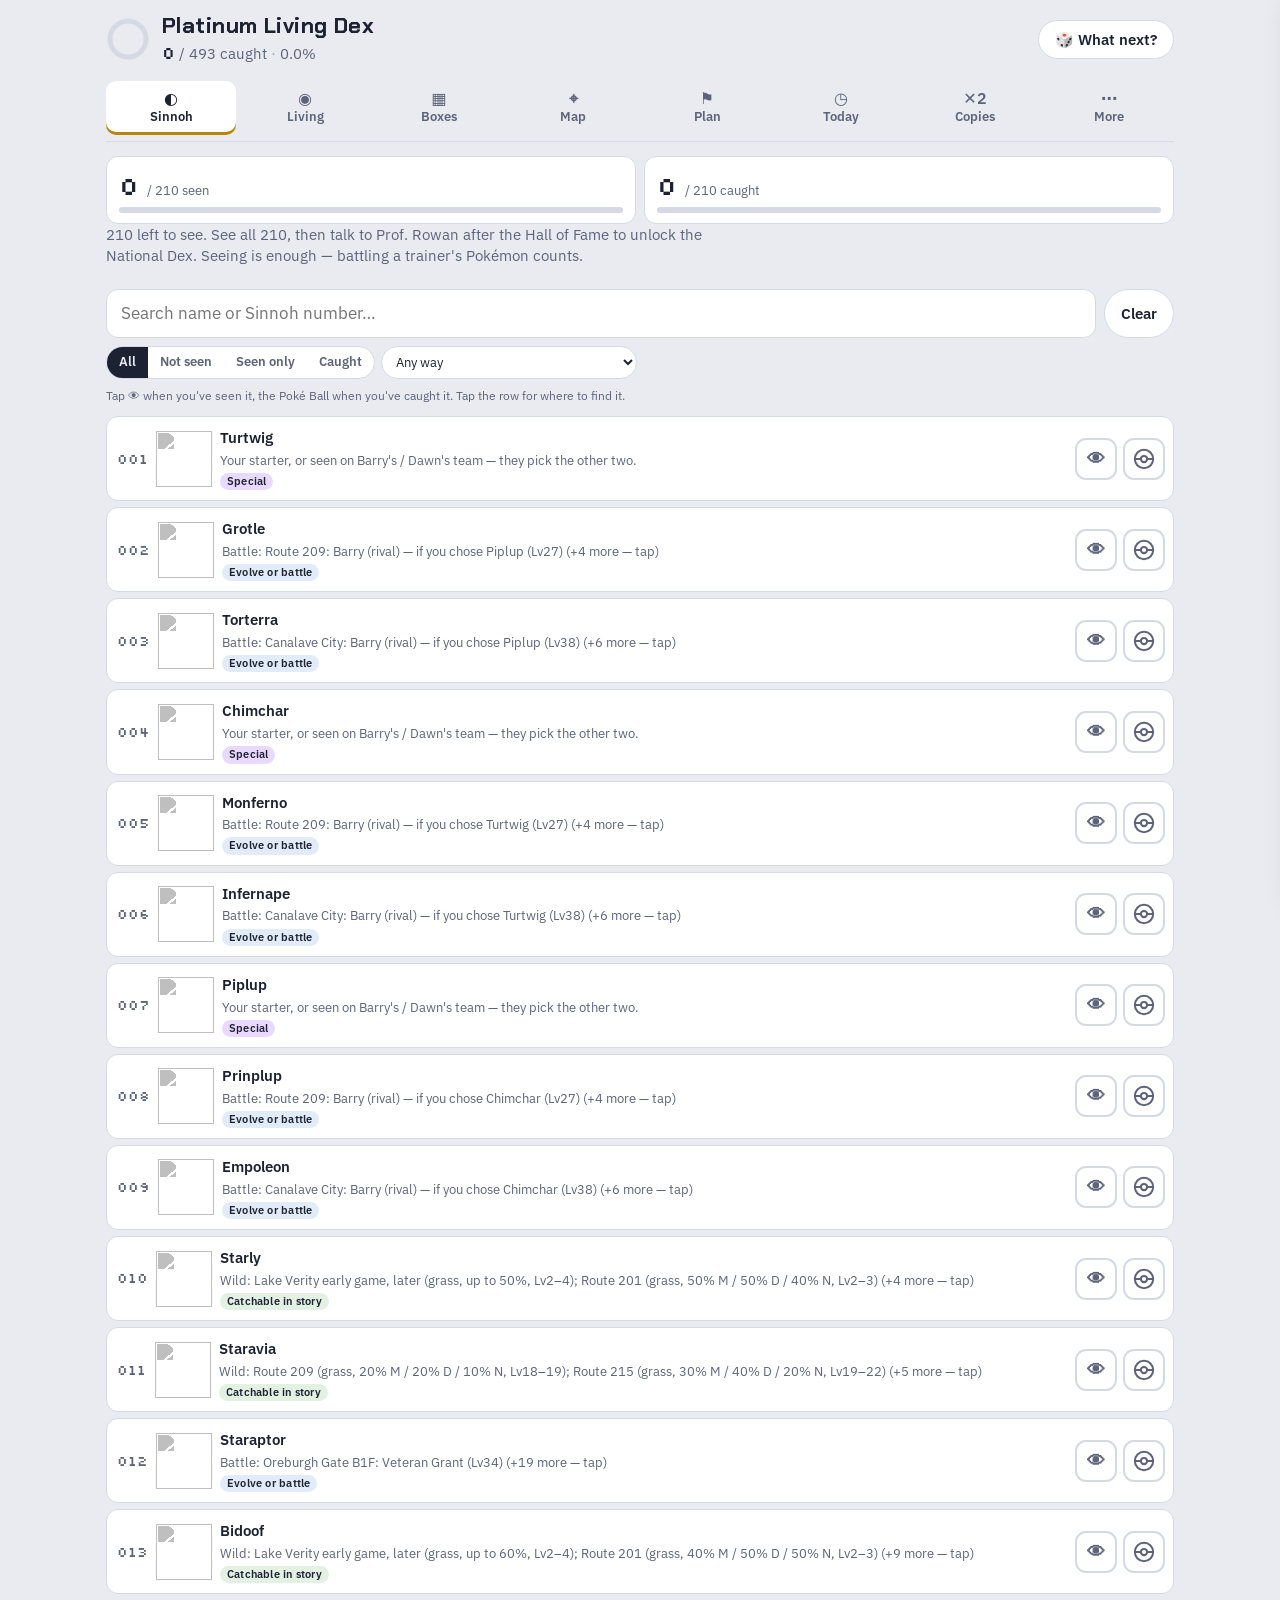
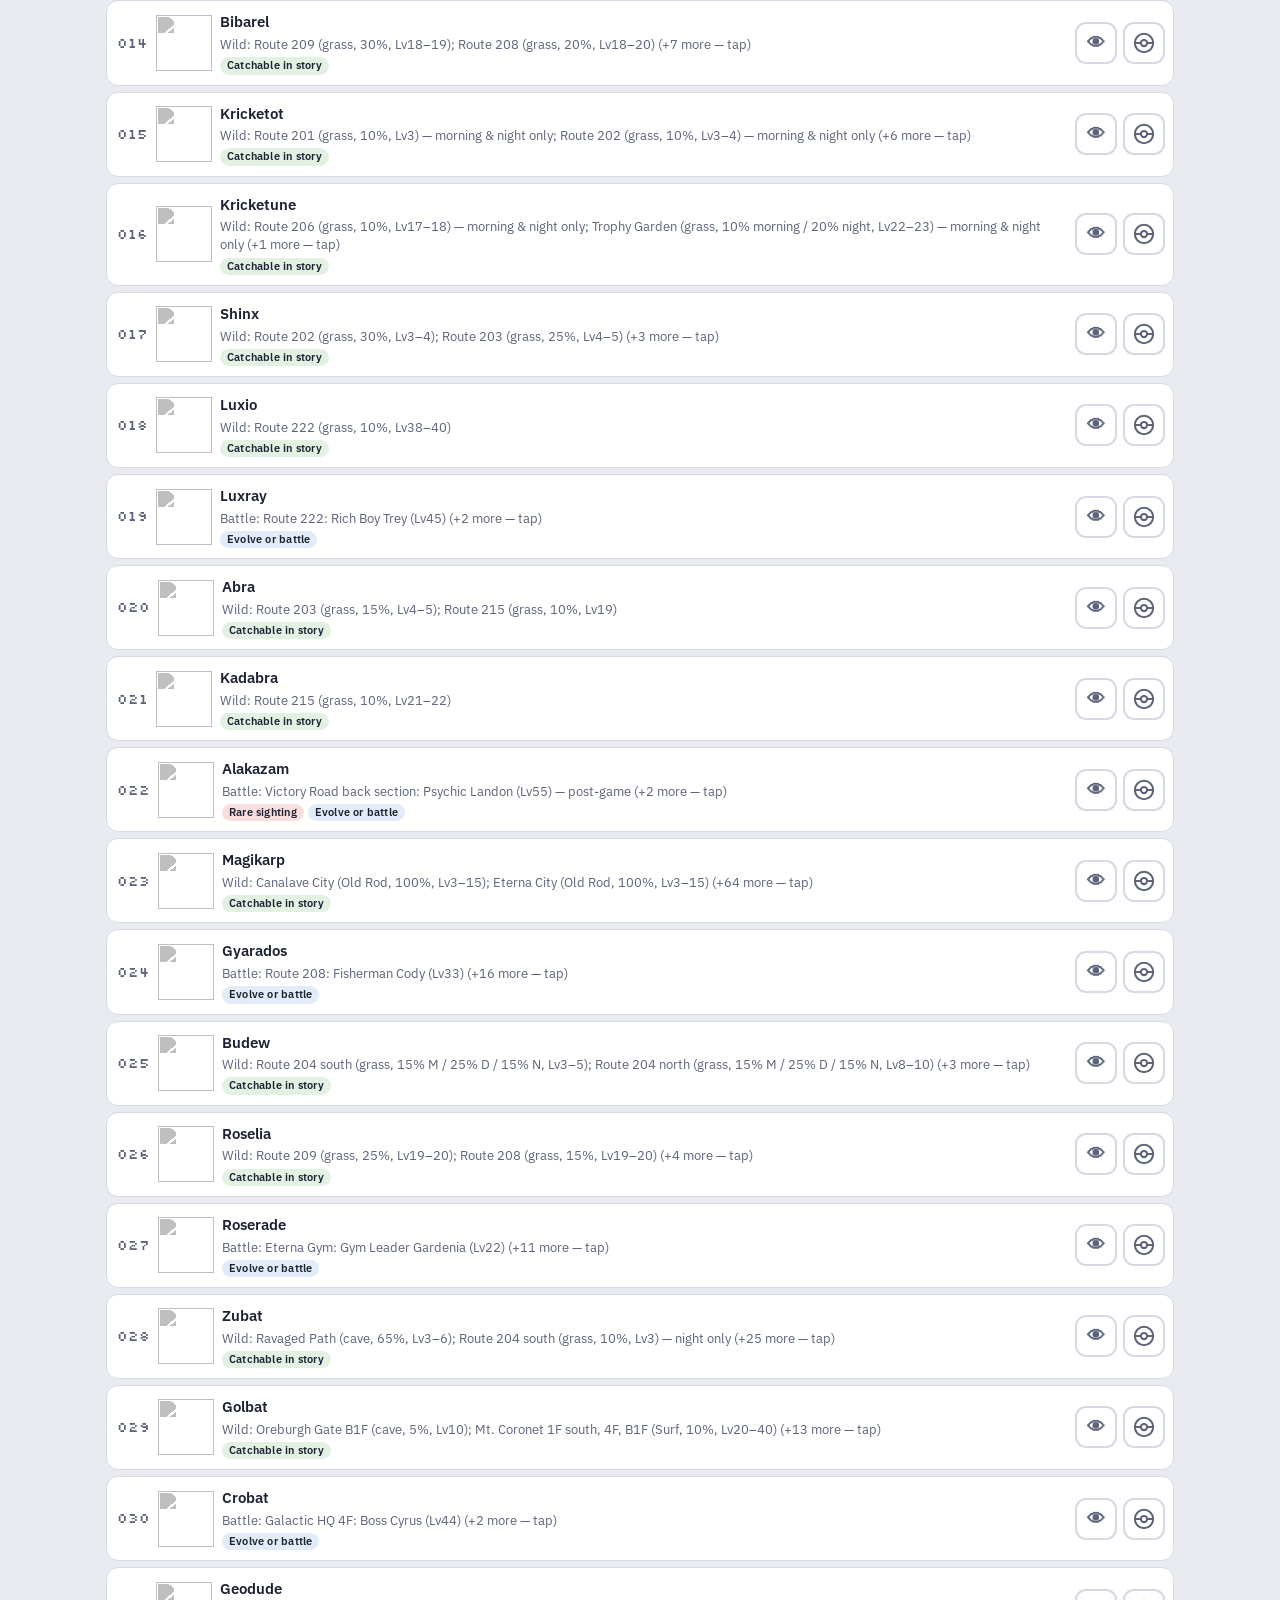
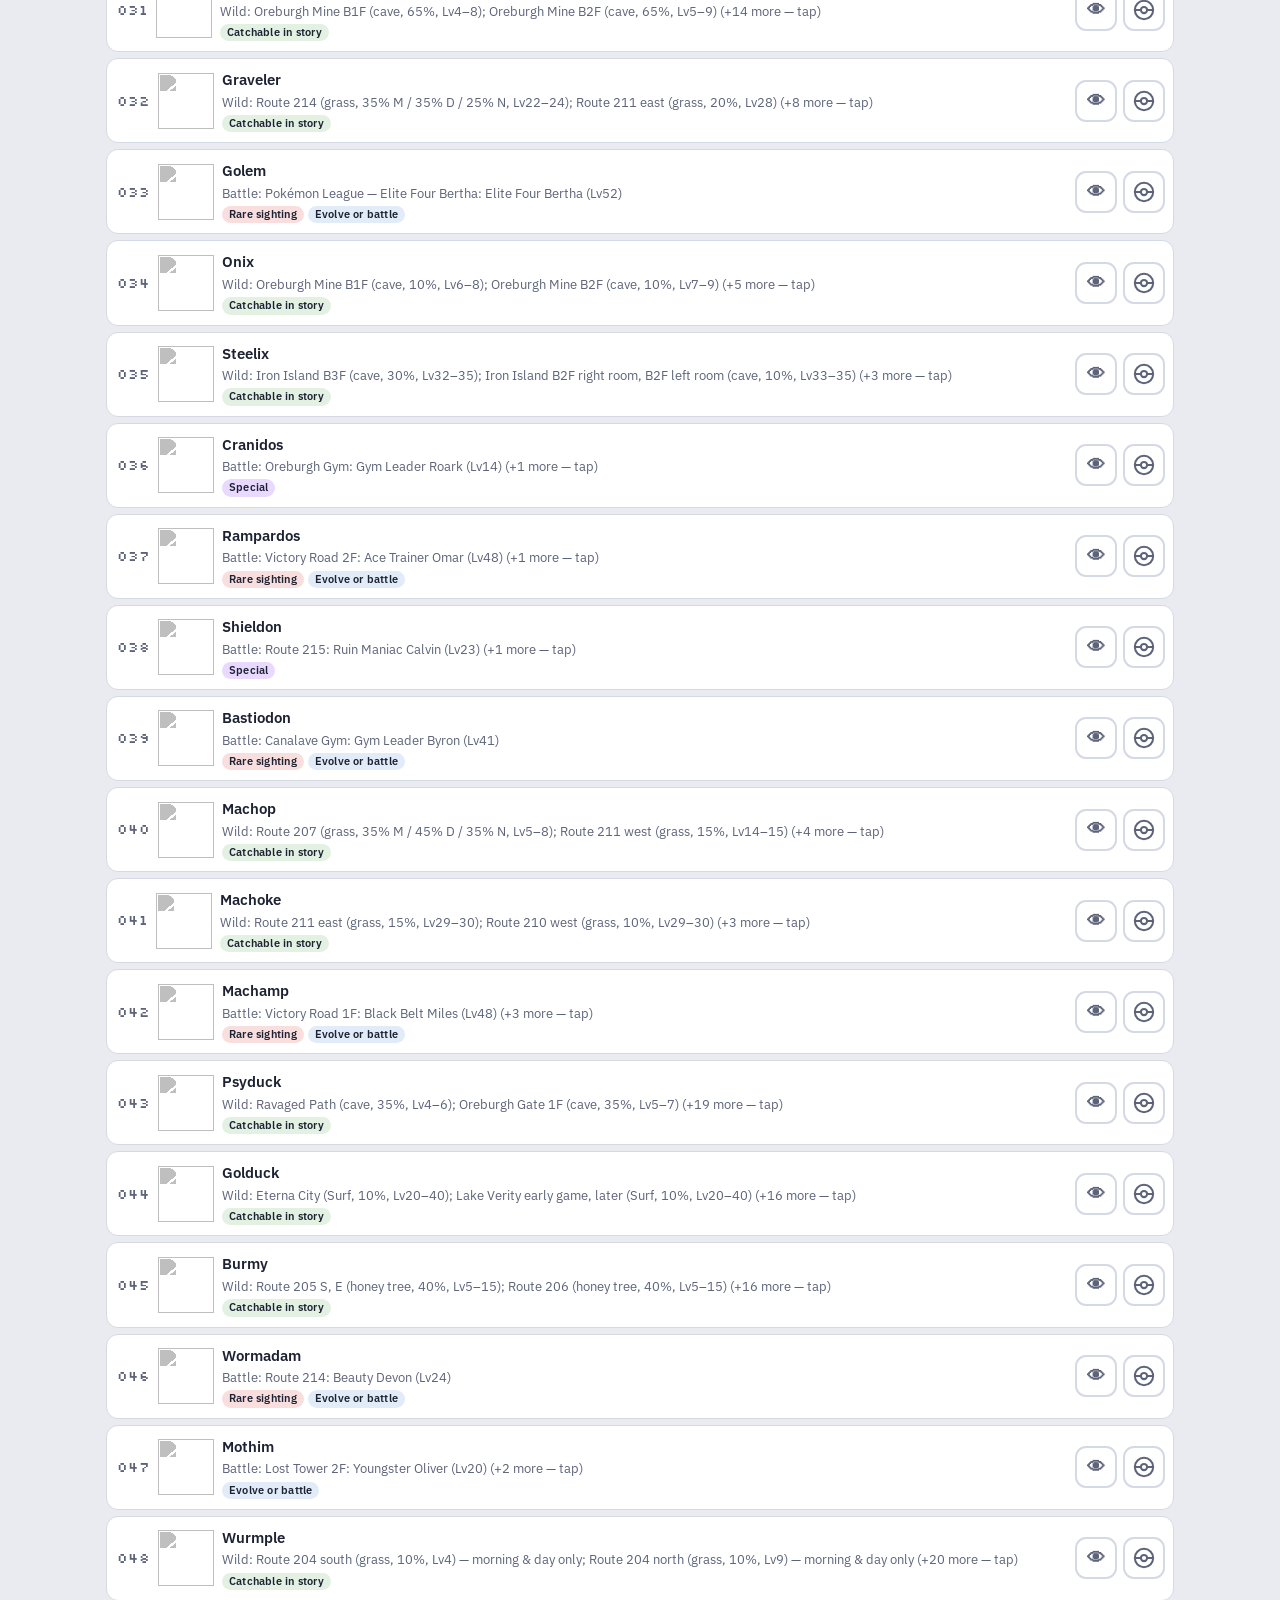
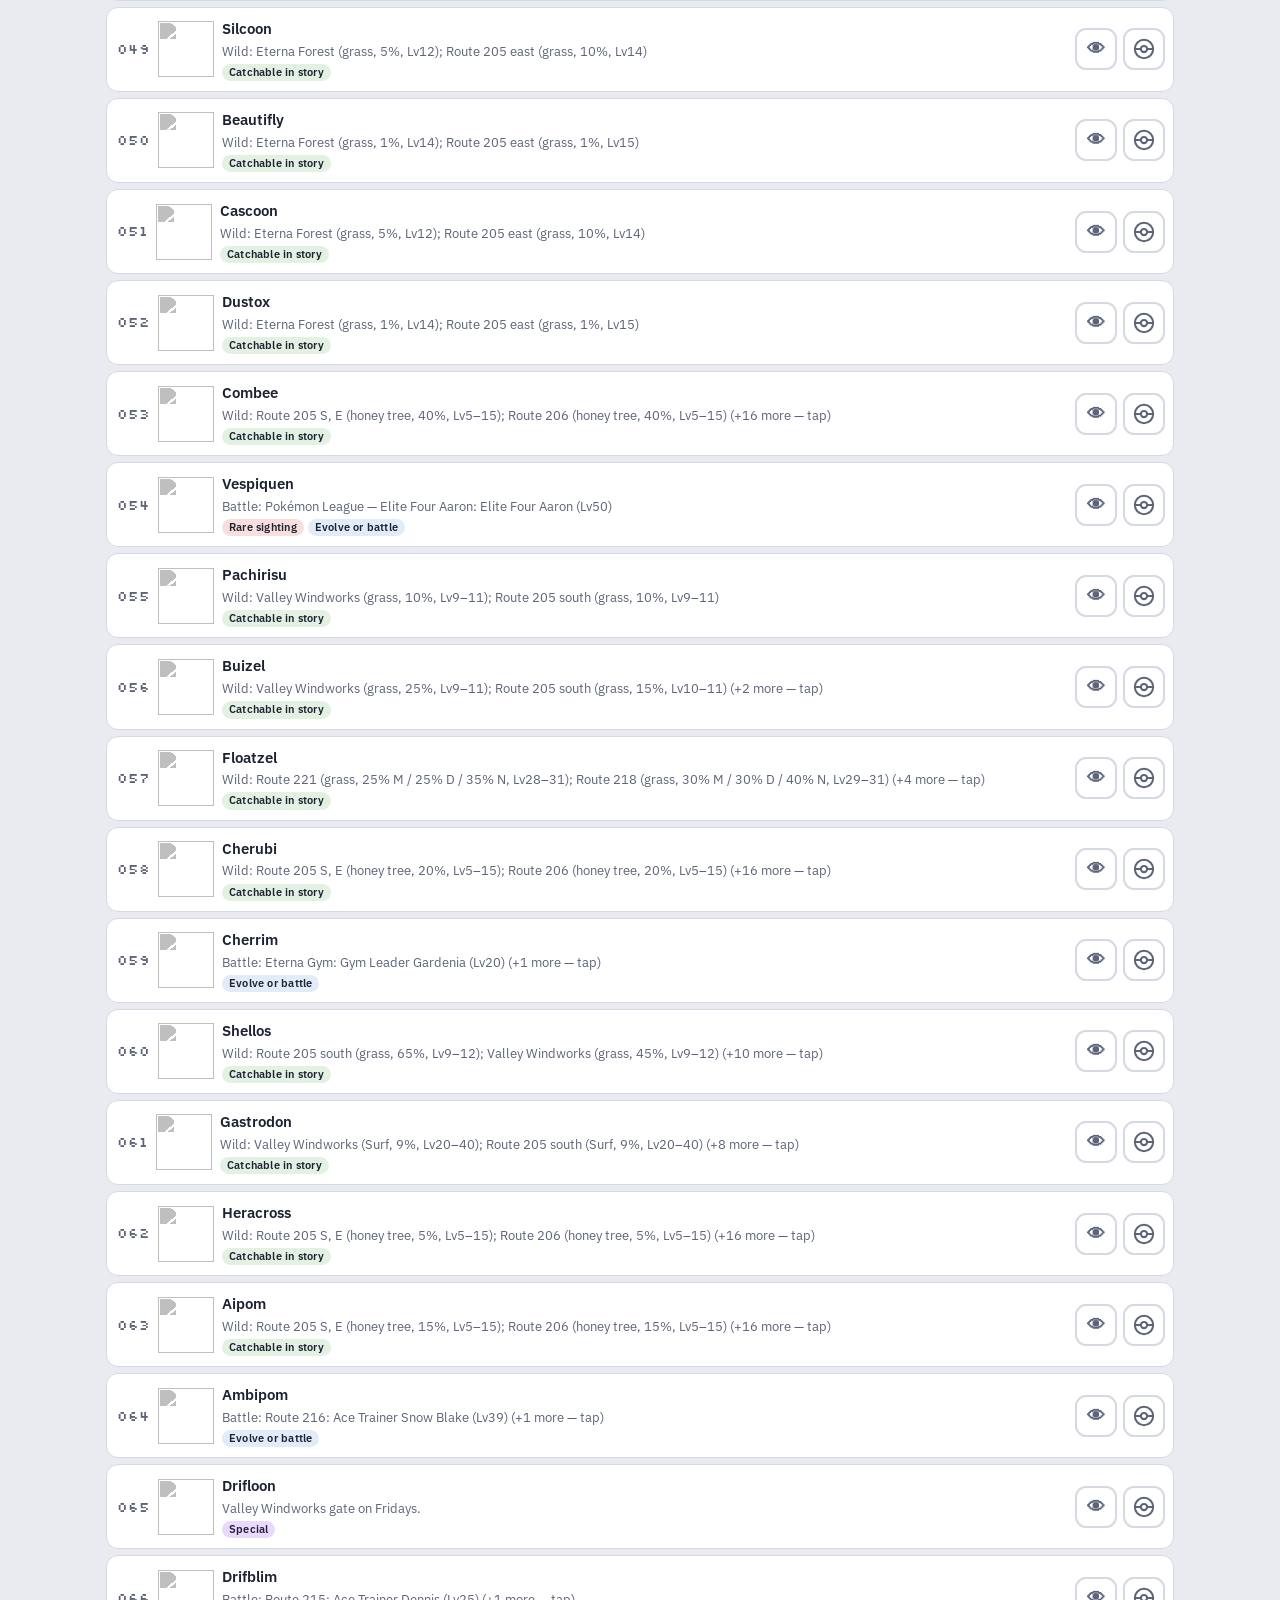
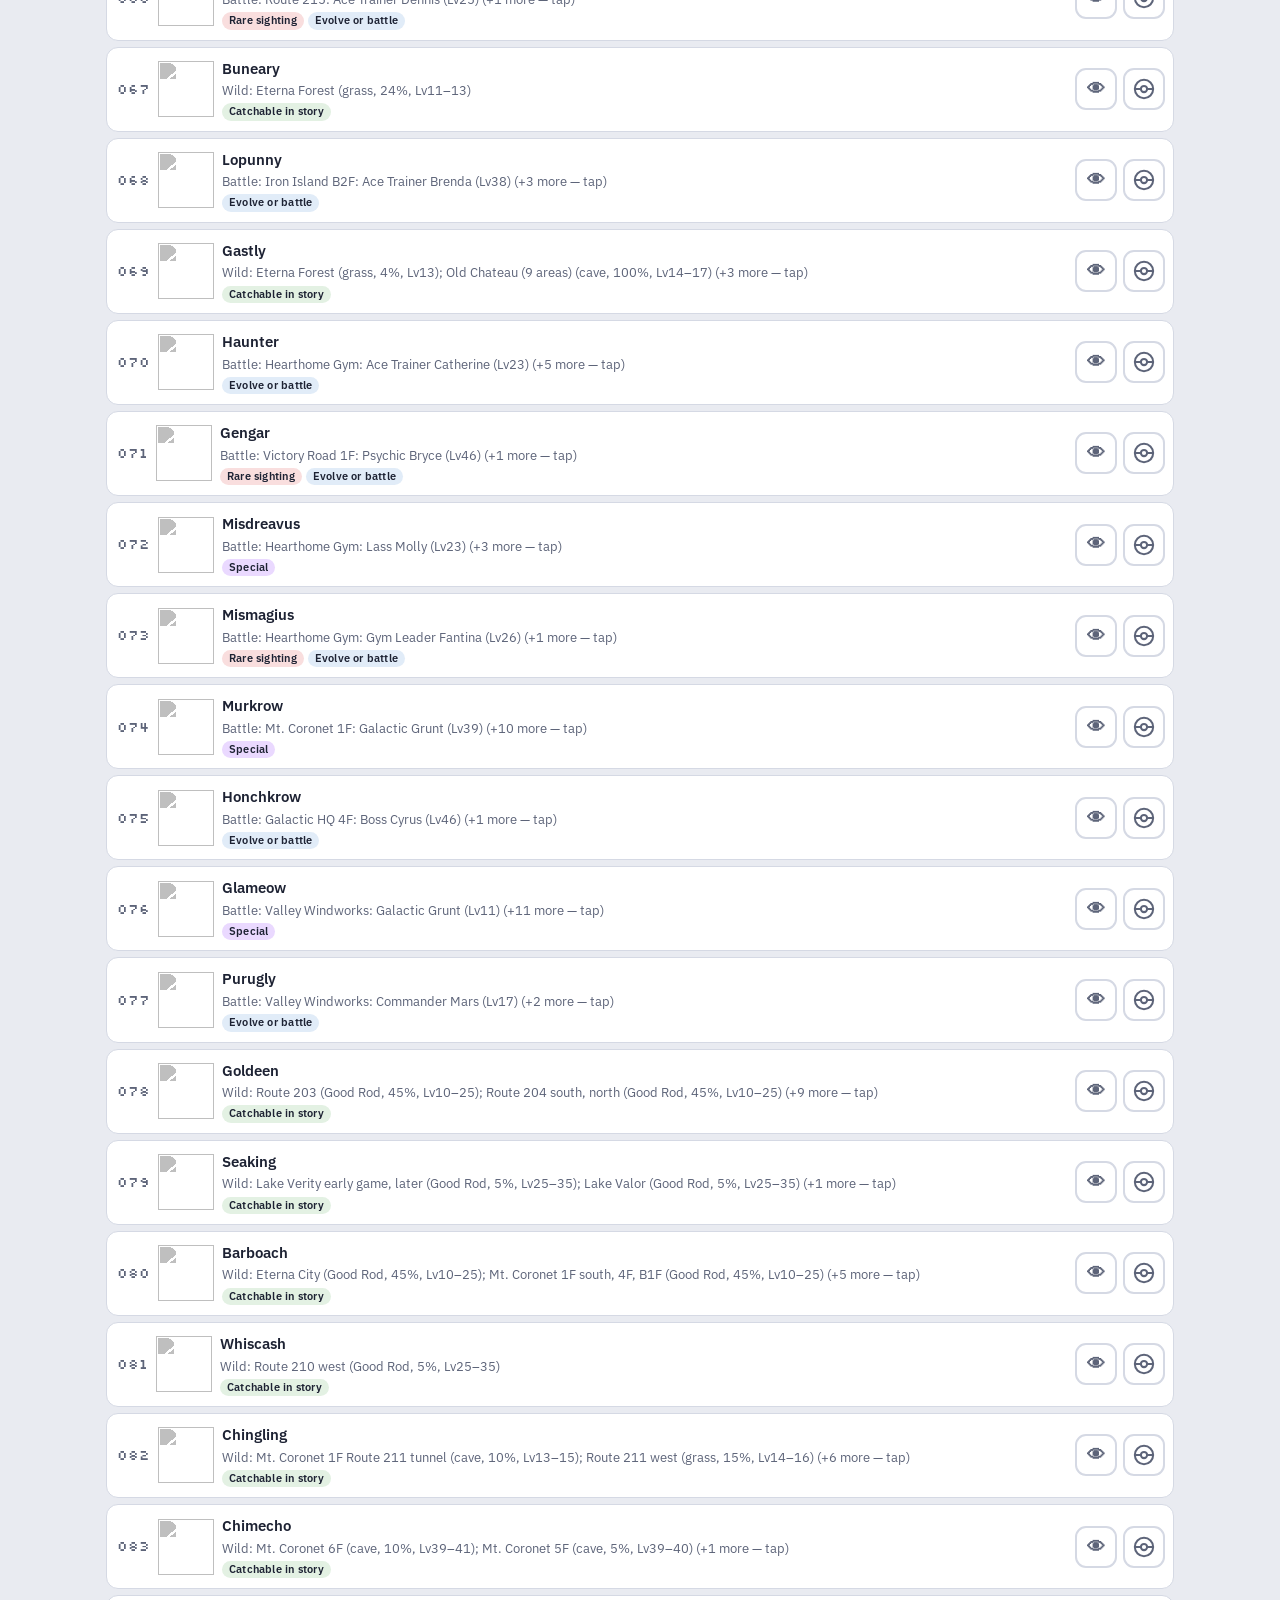
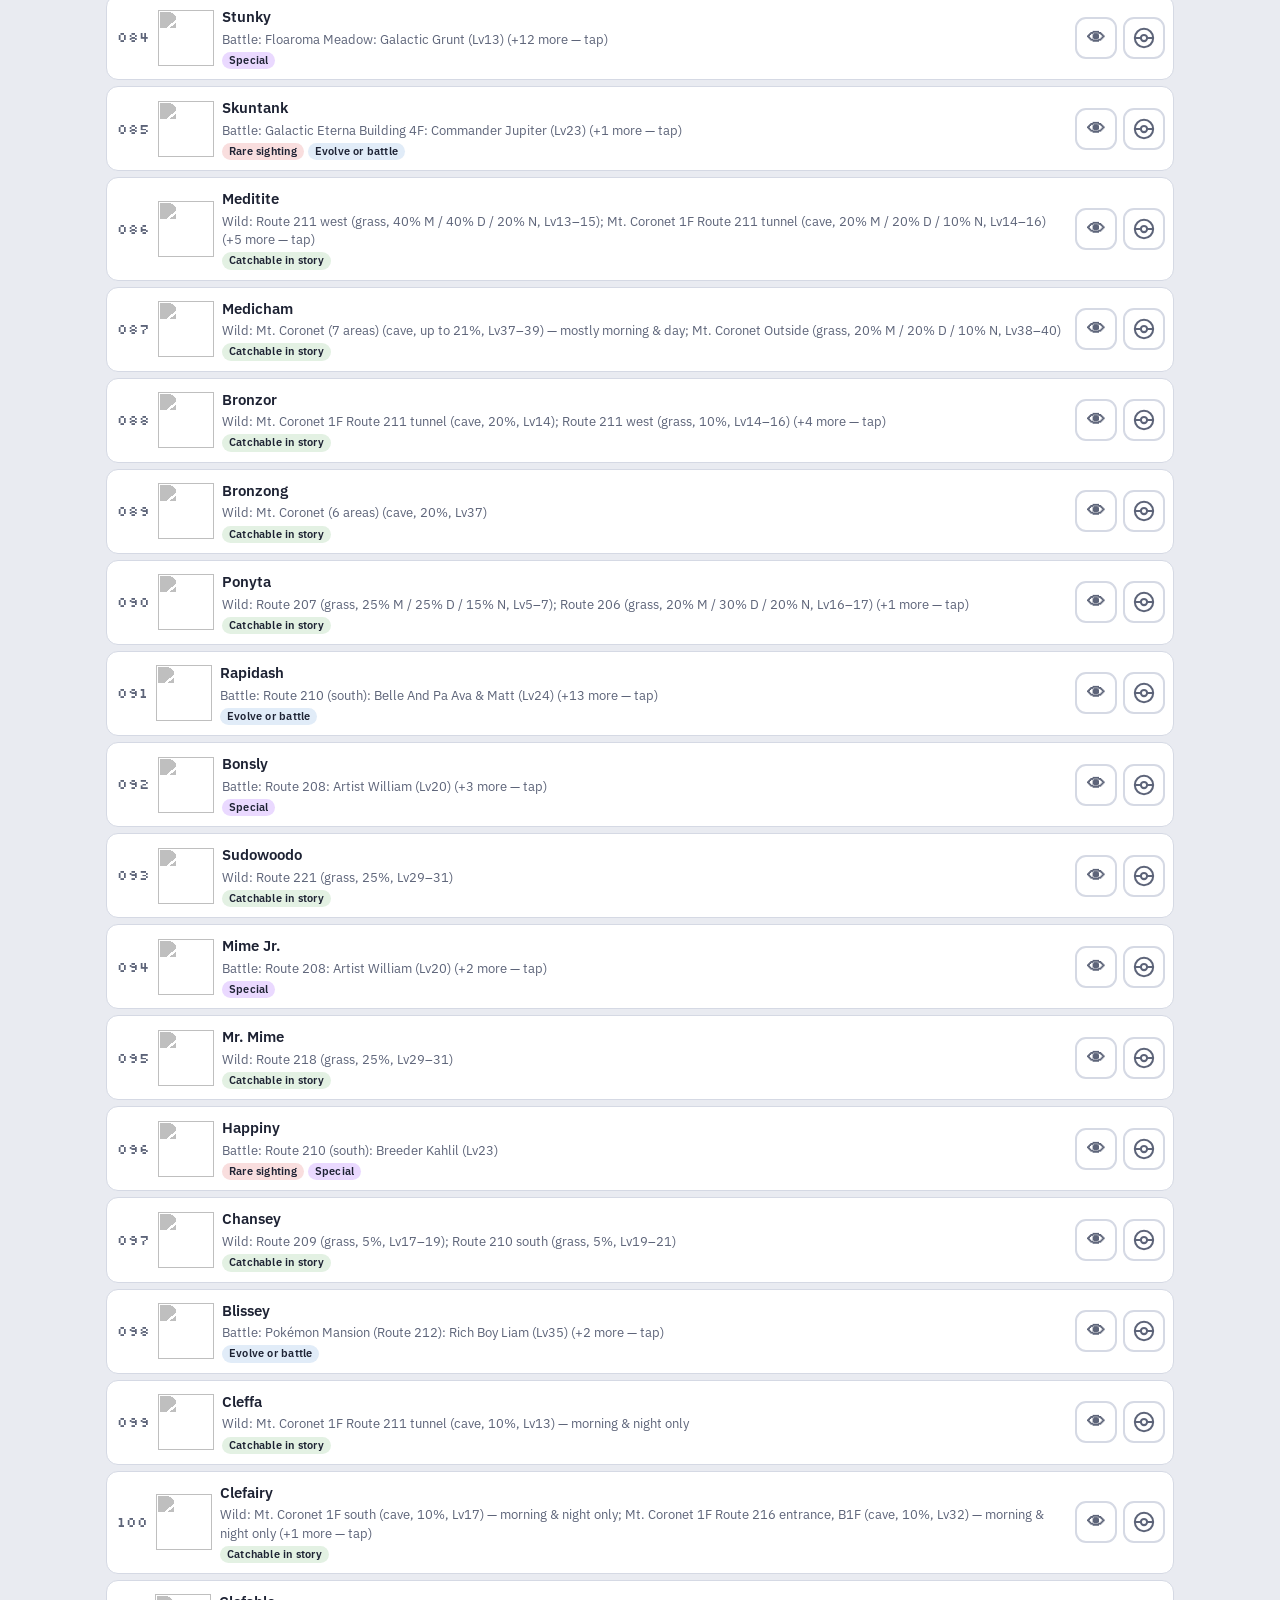
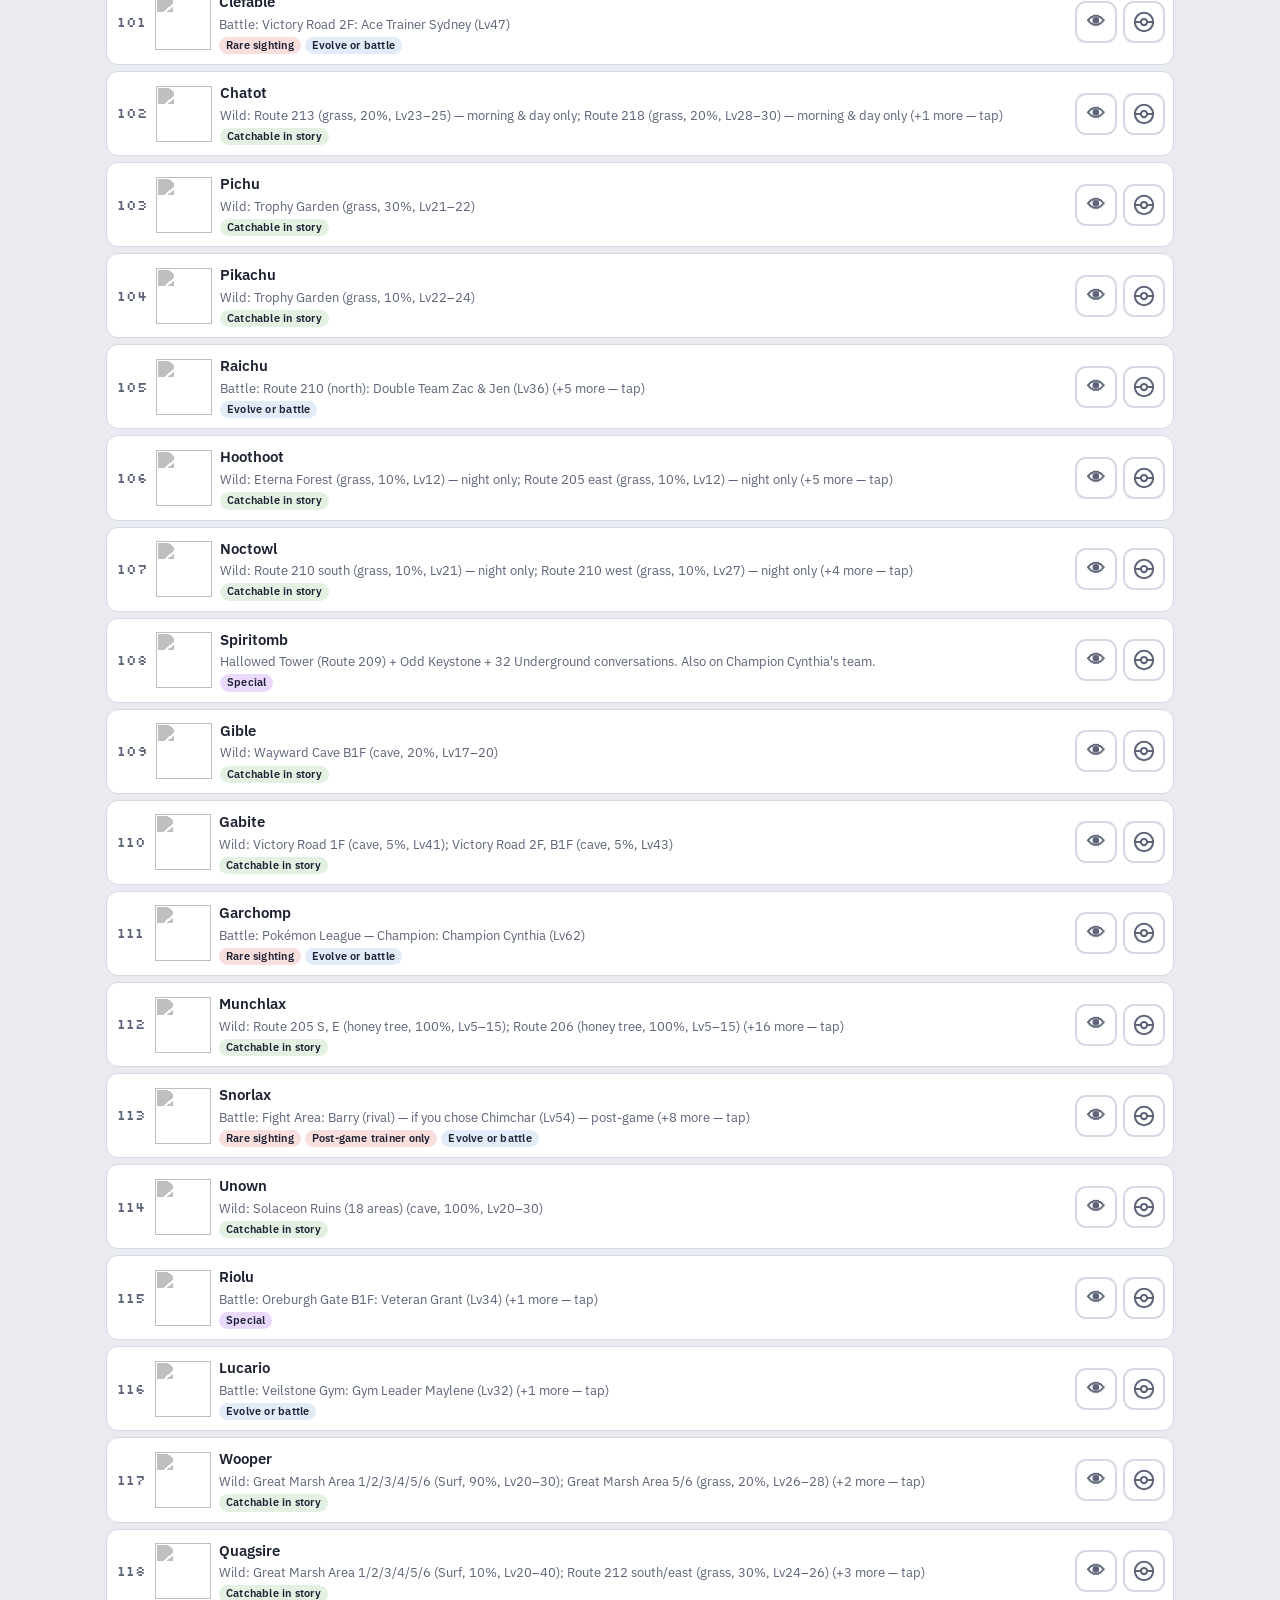
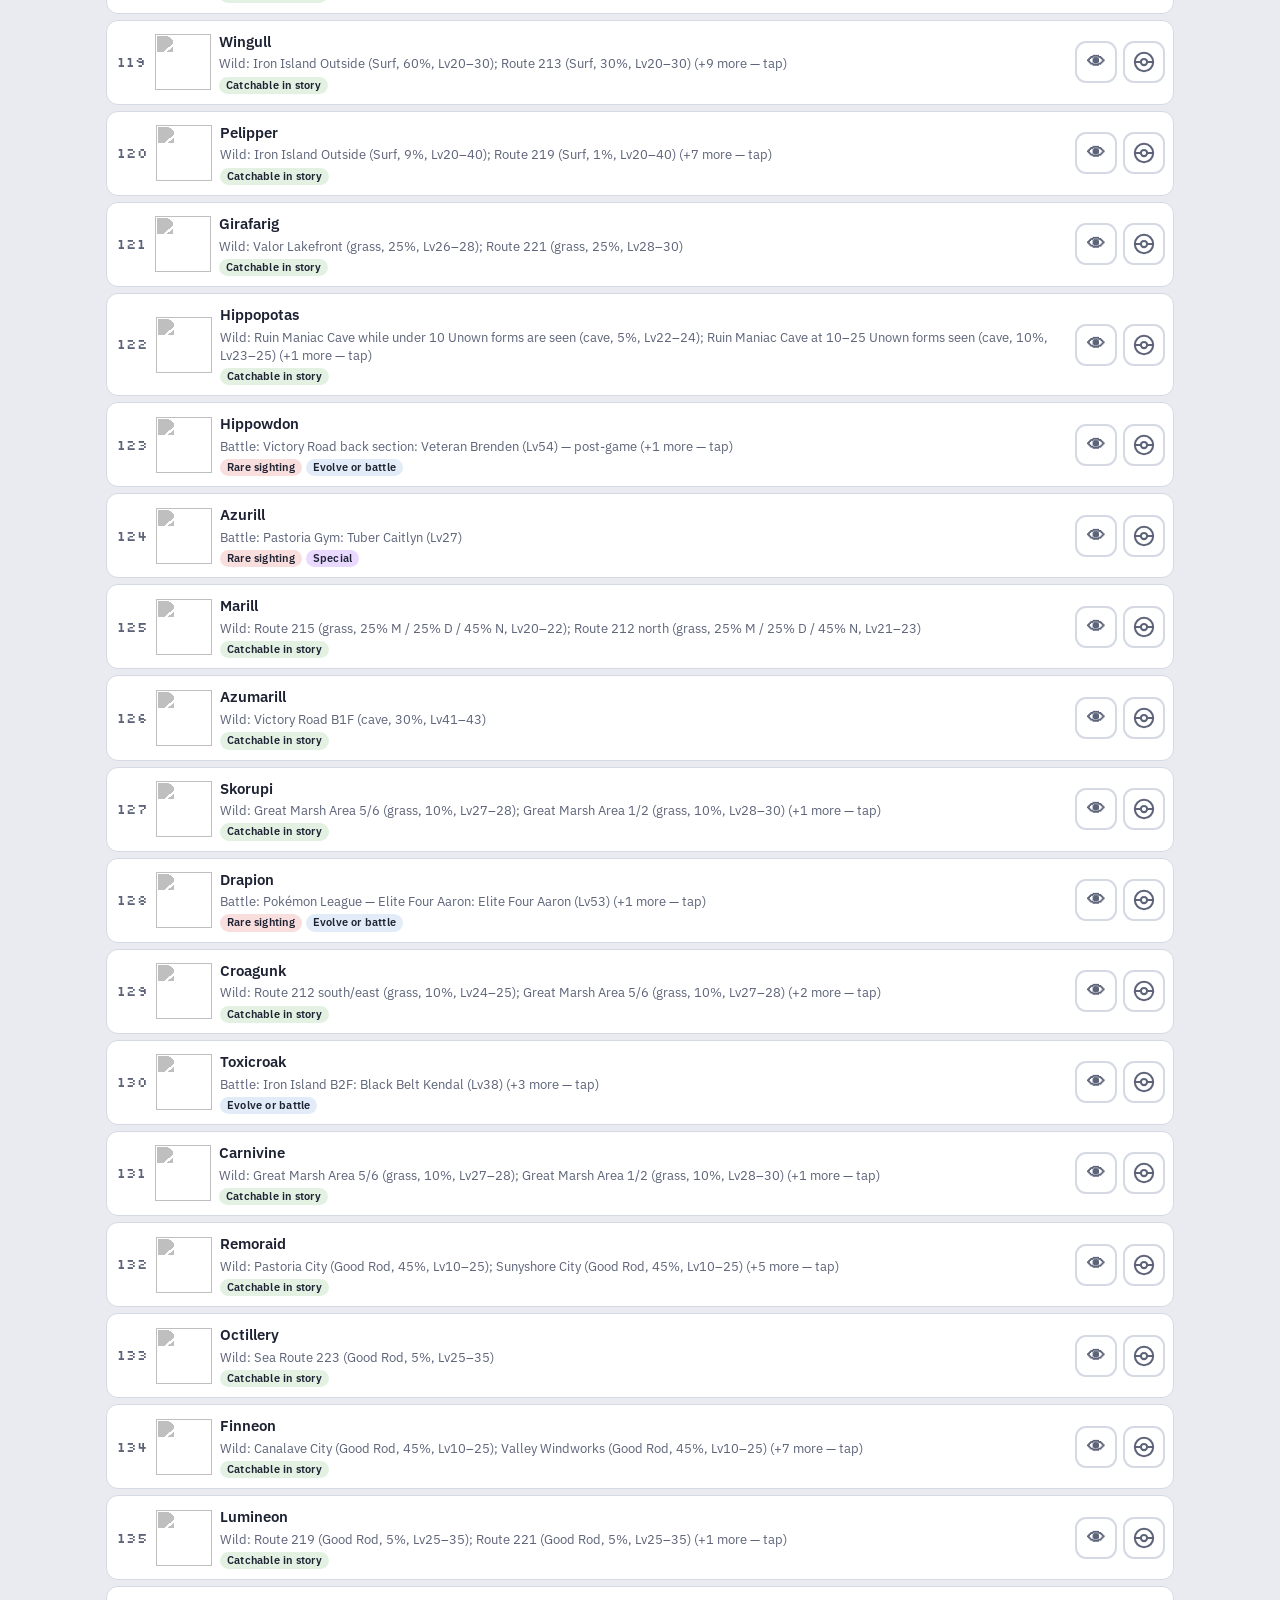
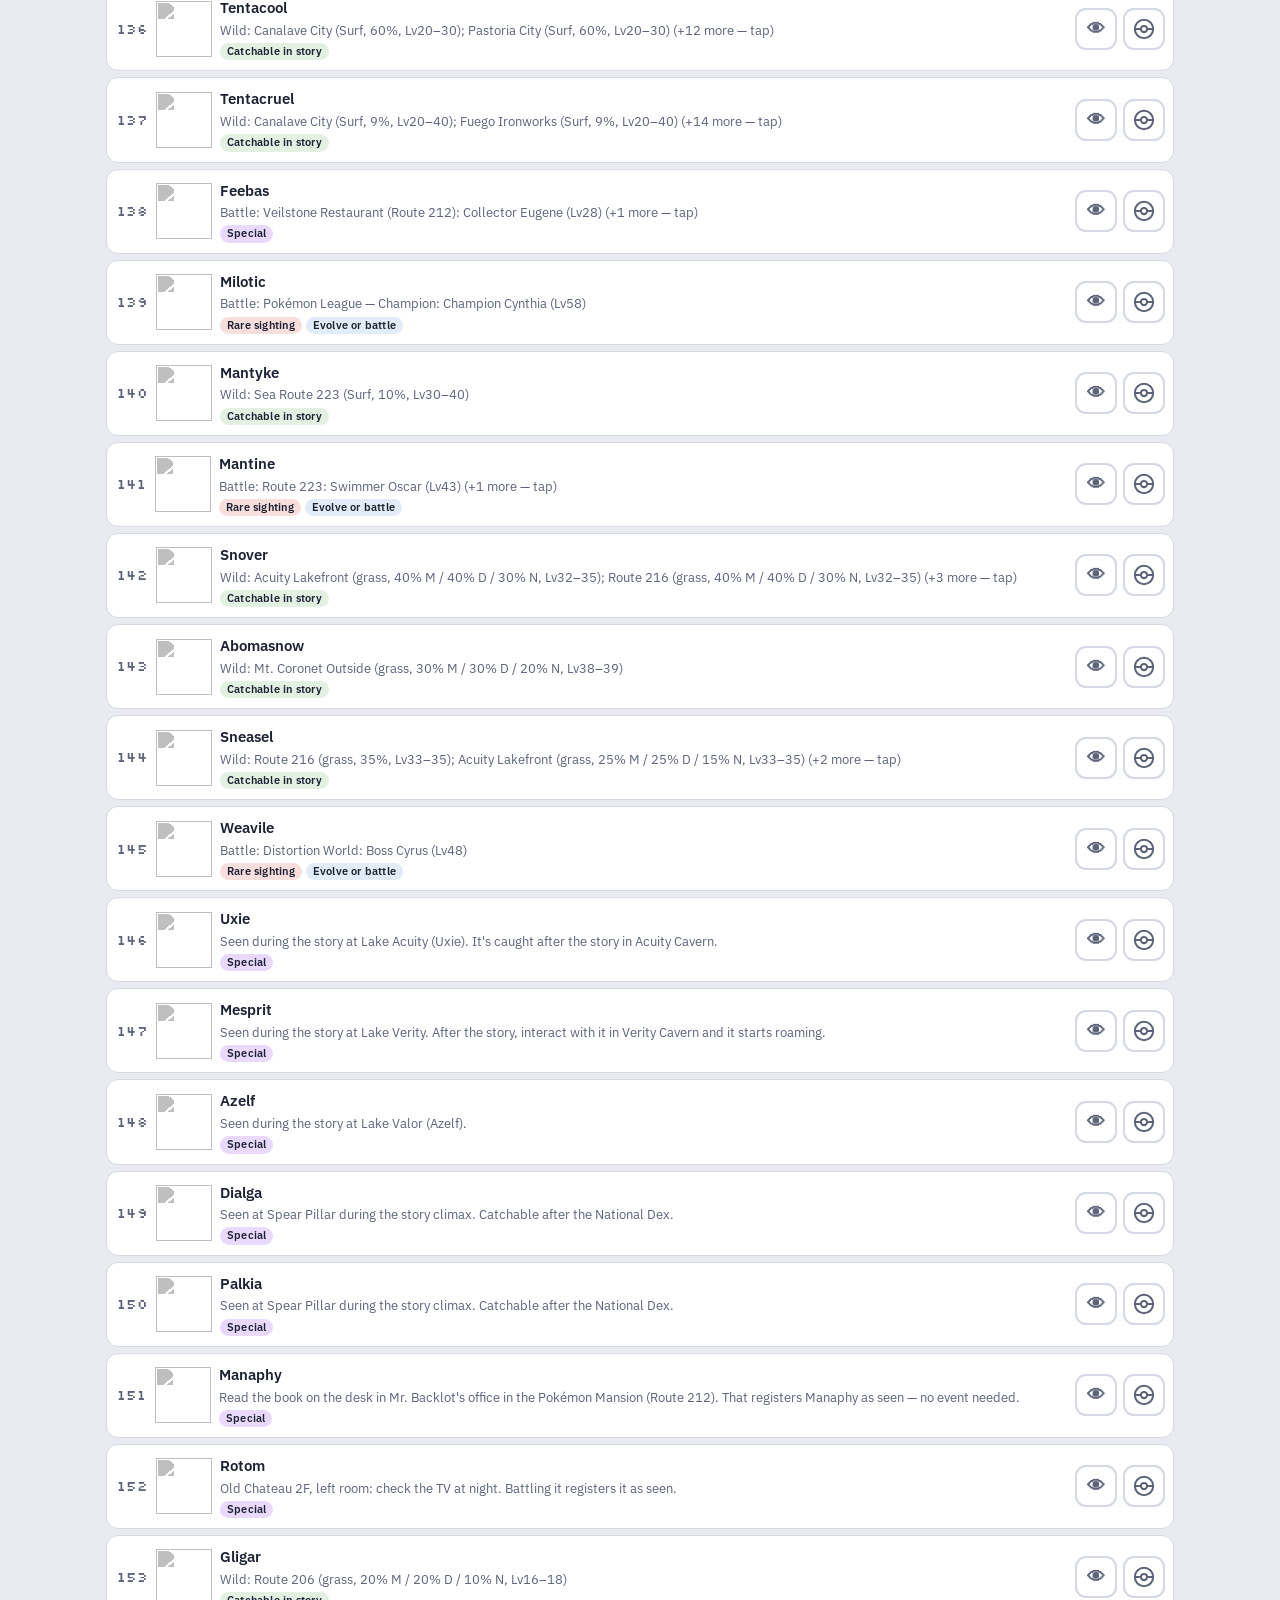
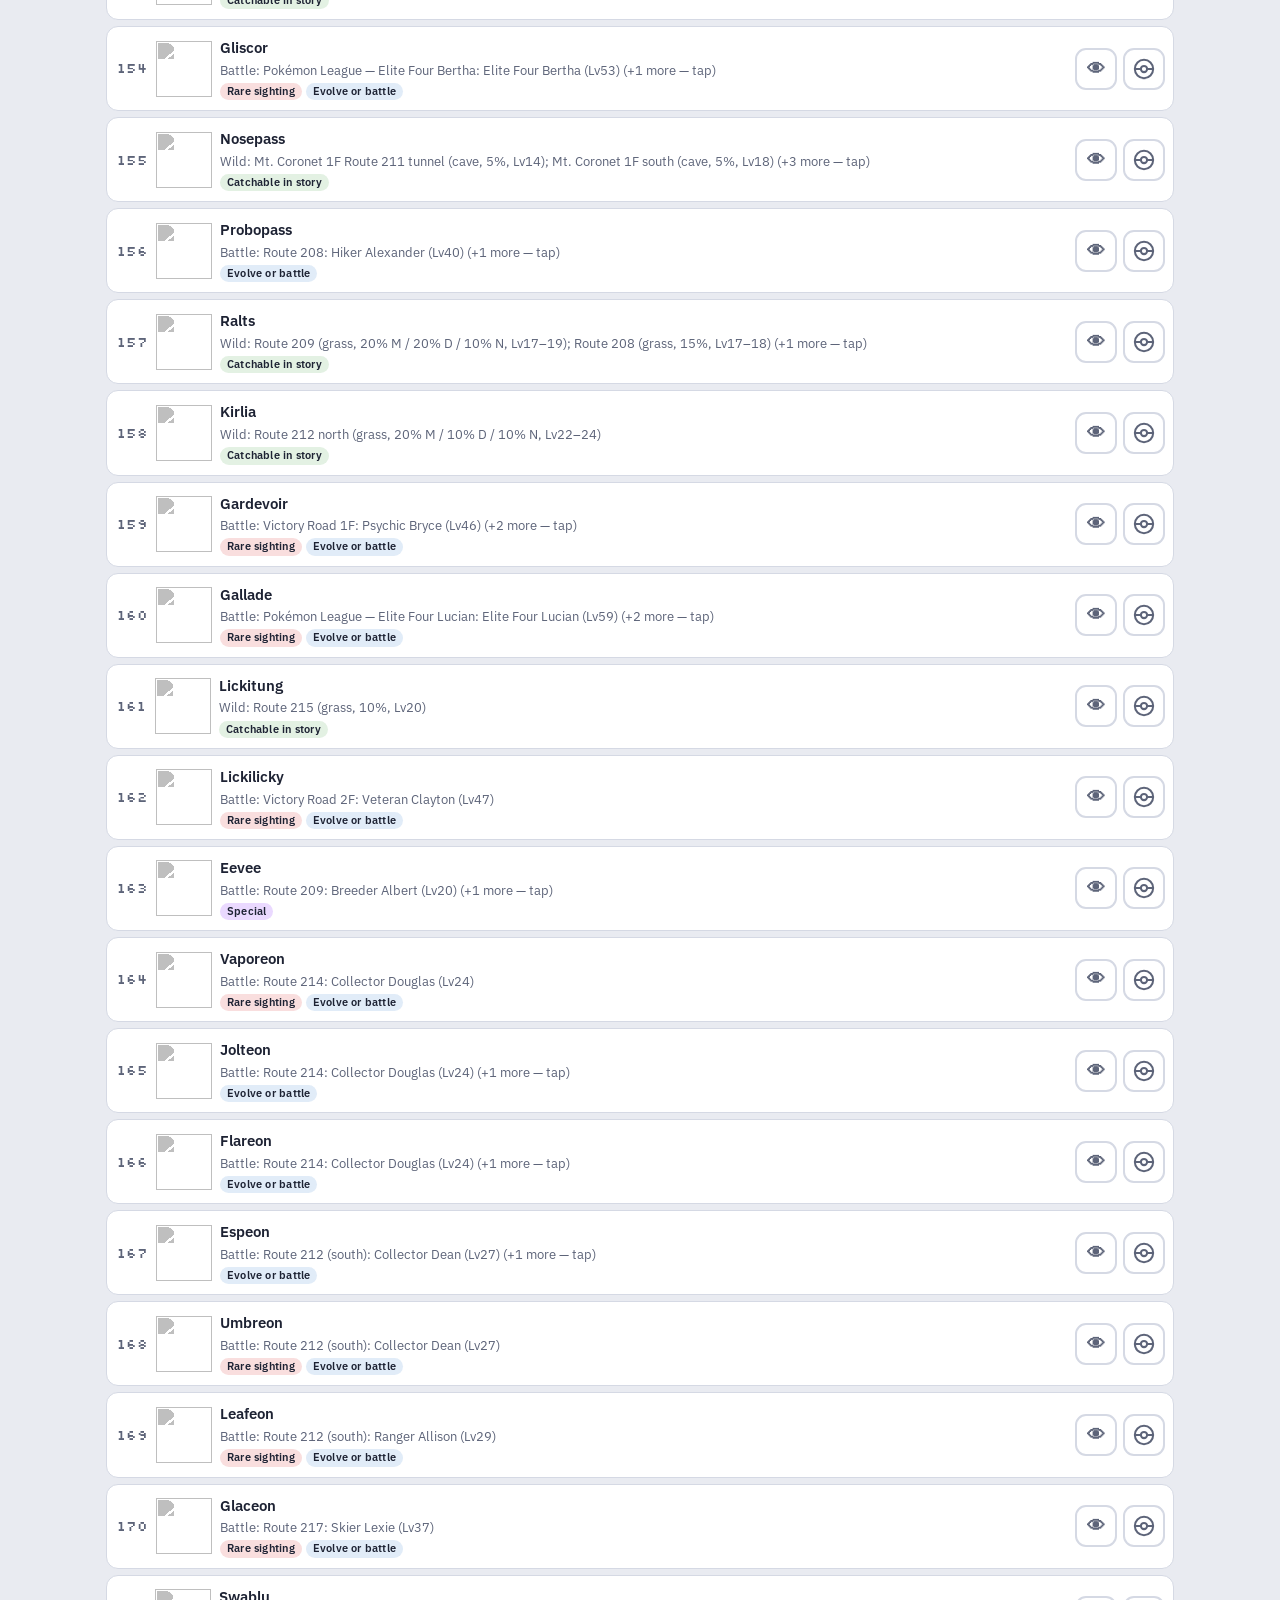
==== commit a5058531: "Numbers font: Silkscreen instead of Pixelify (5s no longer look like S); shorter box-mode labels Co-" ====
--- a/index.html
+++ b/index.html
@@ -9,8 +9,8 @@
 <link rel="icon" href="data:image/svg+xml,%3Csvg xmlns='http://www.w3.org/2000/svg' viewBox='0 0 32 32'%3E%3Ccircle cx='16' cy='16' r='14' fill='%23e8eaf2' stroke='%231d2233' stroke-width='3'/%3E%3Cpath d='M2 16h28' stroke='%231d2233' stroke-width='3'/%3E%3Ccircle cx='16' cy='16' r='5' fill='%23d9a520' stroke='%231d2233' stroke-width='3'/%3E%3C/svg%3E">
 <link rel="preconnect" href="https://fonts.googleapis.com">
 <link rel="preconnect" href="https://fonts.gstatic.com" crossorigin>
-<link rel="stylesheet" href="https://fonts.googleapis.com/css2?family=Chakra+Petch:wght@600;700&family=IBM+Plex+Sans:wght@400;500;600&family=Pixelify+Sans:wght@500;600&display=swap">
-<link rel="stylesheet" href="styles.css?v=20261030161658">
+<link rel="stylesheet" href="https://fonts.googleapis.com/css2?family=Chakra+Petch:wght@600;700&family=IBM+Plex+Sans:wght@400;500;600&family=Silkscreen:wght@400;700&display=swap">
+<link rel="stylesheet" href="styles.css?v=20261030163058">
 </head>
 <body>
 <div class="app">
@@ -101,15 +101,16 @@
         <button type="button" class="ghost" id="boxNext" aria-label="Next box">▶</button>
       </div>
       <div class="boxmode">
-        <span>Tapping a slot</span>
+        <span>Tapping a slot:</span>
         <div class="seg" role="group" aria-label="What tapping a slot does">
           <button type="button" data-boxmode="view">Shows info</button>
-          <button type="button" data-boxmode="got">Marks caught</button>
-          <button type="button" data-boxmode="evo">Marks to evolve</button>
+          <button type="button" data-boxmode="got">Caught</button>
+          <button type="button" data-boxmode="evo">Evolve</button>
+          <button type="button" data-boxmode="breed">Breed</button>
         </div>
       </div>
       <div class="pcbox" id="pcbox"></div>
-      <p class="hint">Greyed-out slots are still empty. Yellow slots are ones you have the Pokémon for but still need to evolve — catching it clears the mark. Swipe or use the arrows to change boxes.</p>
+      <p class="hint">Greyed-out slots are still empty. Yellow slots are ones you have the Pokémon for but still need to evolve, pink ones still need breeding — catching it clears the mark. Swipe or use the arrows to change boxes.</p>
       <div class="boxdots" id="boxDots"></div>
     </section>
 
@@ -236,7 +237,7 @@
 <div class="toast" id="toast" role="status"></div>
 <canvas id="confetti" aria-hidden="true"></canvas>
 
-<script src="data.js?v=20261030161658"></script>
-<script src="app.js?v=20261030161658"></script>
+<script src="data.js?v=20261030163058"></script>
+<script src="app.js?v=20261030163058"></script>
 </body>
 </html>
--- a/styles.css
+++ b/styles.css
@@ -5,7 +5,7 @@
   --accent:#b8860b; --accent-ink:#ffffff; --accent-soft:#f6ecd0; --ink:#1d2233;
   --done:#1f8a4c; --done-soft:#dcf2e4; --warn:#b4541e; --danger:#b3261e;
   --t0:#e3f1e3; --t1:#e1ecf8; --t2:#dbe9fb; --t3:#ece3f8; --t4:#fbe9d5; --t5:#f9dede; --t6:#fde6c8; --t7:#ead9ff;
-  --display:"Chakra Petch",system-ui,sans-serif; --body:"IBM Plex Sans",system-ui,sans-serif; --pixel:"Pixelify Sans","Courier New",monospace;
+  --display:"Chakra Petch",system-ui,sans-serif; --body:"IBM Plex Sans",system-ui,sans-serif; --pixel:"Silkscreen","Courier New",monospace;
   --radius:12px; color-scheme:light;
 }
 @media (prefers-color-scheme:dark){:root:not([data-theme="light"]){
@@ -40,7 +40,7 @@
 h1{font-family:var(--display);font-size:22px;margin:0;letter-spacing:.02em;line-height:1.1}
 h2{font-family:var(--display);font-size:18px;margin:24px 0 4px;letter-spacing:.02em}
 .count{margin:2px 0 0;color:var(--muted);font-variant-numeric:tabular-nums}
-.count b{color:var(--fg);font-family:var(--pixel);font-size:17px}
+.count b{color:var(--fg);font-family:var(--pixel);font-weight:400;font-size:17px}
 .sep{opacity:.5}
 .sub{color:var(--muted);margin:0 0 12px;max-width:68ch}
 .hint{color:var(--muted);font-size:13px;text-align:center}
@@ -195,7 +195,7 @@
 /* sinnoh dex */
 .sinhead{display:grid;grid-template-columns:1fr 1fr;gap:8px;margin-top:14px}
 .stat{background:var(--surface);border:1px solid var(--line);border-radius:var(--radius);padding:10px 12px;display:grid;grid-template-columns:auto 1fr;align-items:baseline;gap:2px 8px}
-.stat b{font-family:var(--pixel);font-size:26px;font-variant-numeric:tabular-nums}
+.stat b{font-family:var(--pixel);font-weight:400;font-size:26px;font-variant-numeric:tabular-nums}
 .stat span{color:var(--muted);font-size:13px}
 .stat .bar{grid-column:1/-1;display:block;height:6px;border-radius:3px;background:var(--line);overflow:hidden}
 .stat .bar i{display:block;height:100%;background:var(--accent);transition:width .4s;width:0}
@@ -360,3 +360,23 @@
 .dpanel{display:grid;gap:14px}
 .dpanel .catch{margin-top:-2px}
 .enc tr.evo .mn::after,.opchip.evo::after{content:"";display:inline-block;width:9px;height:9px;border-radius:50%;background:#f2b705;box-shadow:0 0 0 2px rgb(242 183 5 / .25);margin-left:7px;vertical-align:middle}
+/* needs breeding (pink) */
+.slot.breed{background:#ffe3f1;border:2px solid #ec4899}
+.slot.breed img{filter:none;opacity:.9}
+.slot.evo.breed{background:linear-gradient(135deg,#fff4c2 50%,#ffe3f1 50%);border-color:#f2b705 #ec4899 #ec4899 #f2b705}
+.slot .brtag{position:absolute;left:2px;bottom:2px;font:700 8.5px var(--pixel);background:#ec4899;color:#fff;border-radius:4px;padding:1px 3px}
+.slot.evo.breed .evtag{bottom:14px}
+.card.breed{background:#ffe3f1;border-color:#ec4899}
+.card.evo.breed{background:linear-gradient(135deg,#fff4c2 50%,#ffe3f1 50%)}
+.markrow{display:grid;grid-template-columns:1fr 1fr;gap:8px;margin-top:8px}
+.markrow .evobtn{margin-top:0}
+.brbtn{width:100%;justify-content:center;background:var(--surface);color:#b0186a;border:1.5px dashed #ec4899}
+.brbtn.on{background:#ffe3f1;border-style:solid;color:#8a1053}
+.enc tr.breed .mn::after,.opchip.breed::after{content:"";display:inline-block;width:9px;height:9px;border-radius:50%;background:#ec4899;box-shadow:0 0 0 2px rgb(236 72 153 / .25);margin-left:7px;vertical-align:middle}
+.enc tr.evo.breed .mn::after,.opchip.evo.breed::after{background:linear-gradient(90deg,#f2b705 50%,#ec4899 50%);box-shadow:none}
+@media (prefers-color-scheme:dark){:root:not([data-theme="light"]) .slot.breed,:root:not([data-theme="light"]) .card.breed{background:#3d1430}
+:root:not([data-theme="light"]) .slot.evo.breed,:root:not([data-theme="light"]) .card.evo.breed{background:linear-gradient(135deg,#3d3100 50%,#3d1430 50%)}
+:root:not([data-theme="light"]) .brbtn{color:#ff8cc6}:root:not([data-theme="light"]) .brbtn.on{background:#3d1430;color:#ffb3d9}}
+:root[data-theme="dark"] .slot.breed,:root[data-theme="dark"] .card.breed{background:#3d1430}
+:root[data-theme="dark"] .slot.evo.breed,:root[data-theme="dark"] .card.evo.breed{background:linear-gradient(135deg,#3d3100 50%,#3d1430 50%)}
+:root[data-theme="dark"] .brbtn{color:#ff8cc6}:root[data-theme="dark"] .brbtn.on{background:#3d1430;color:#ffb3d9}
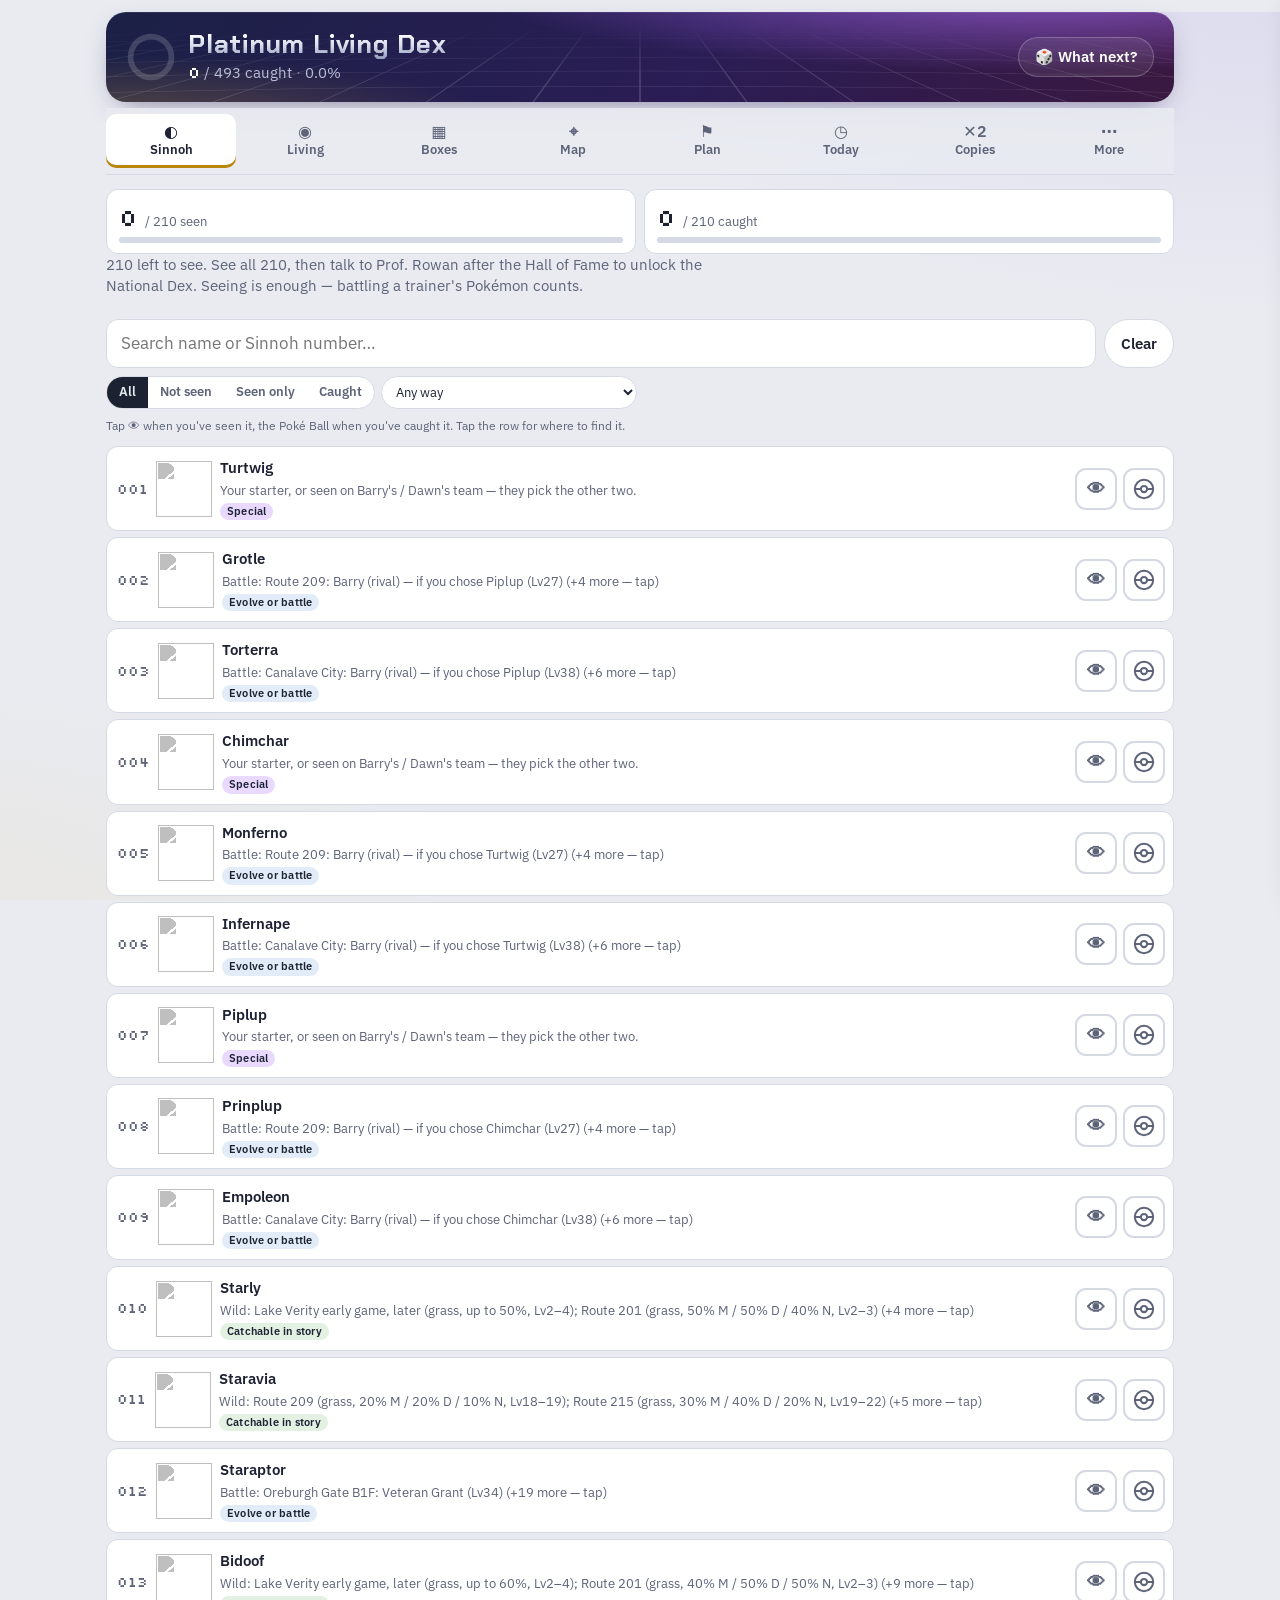
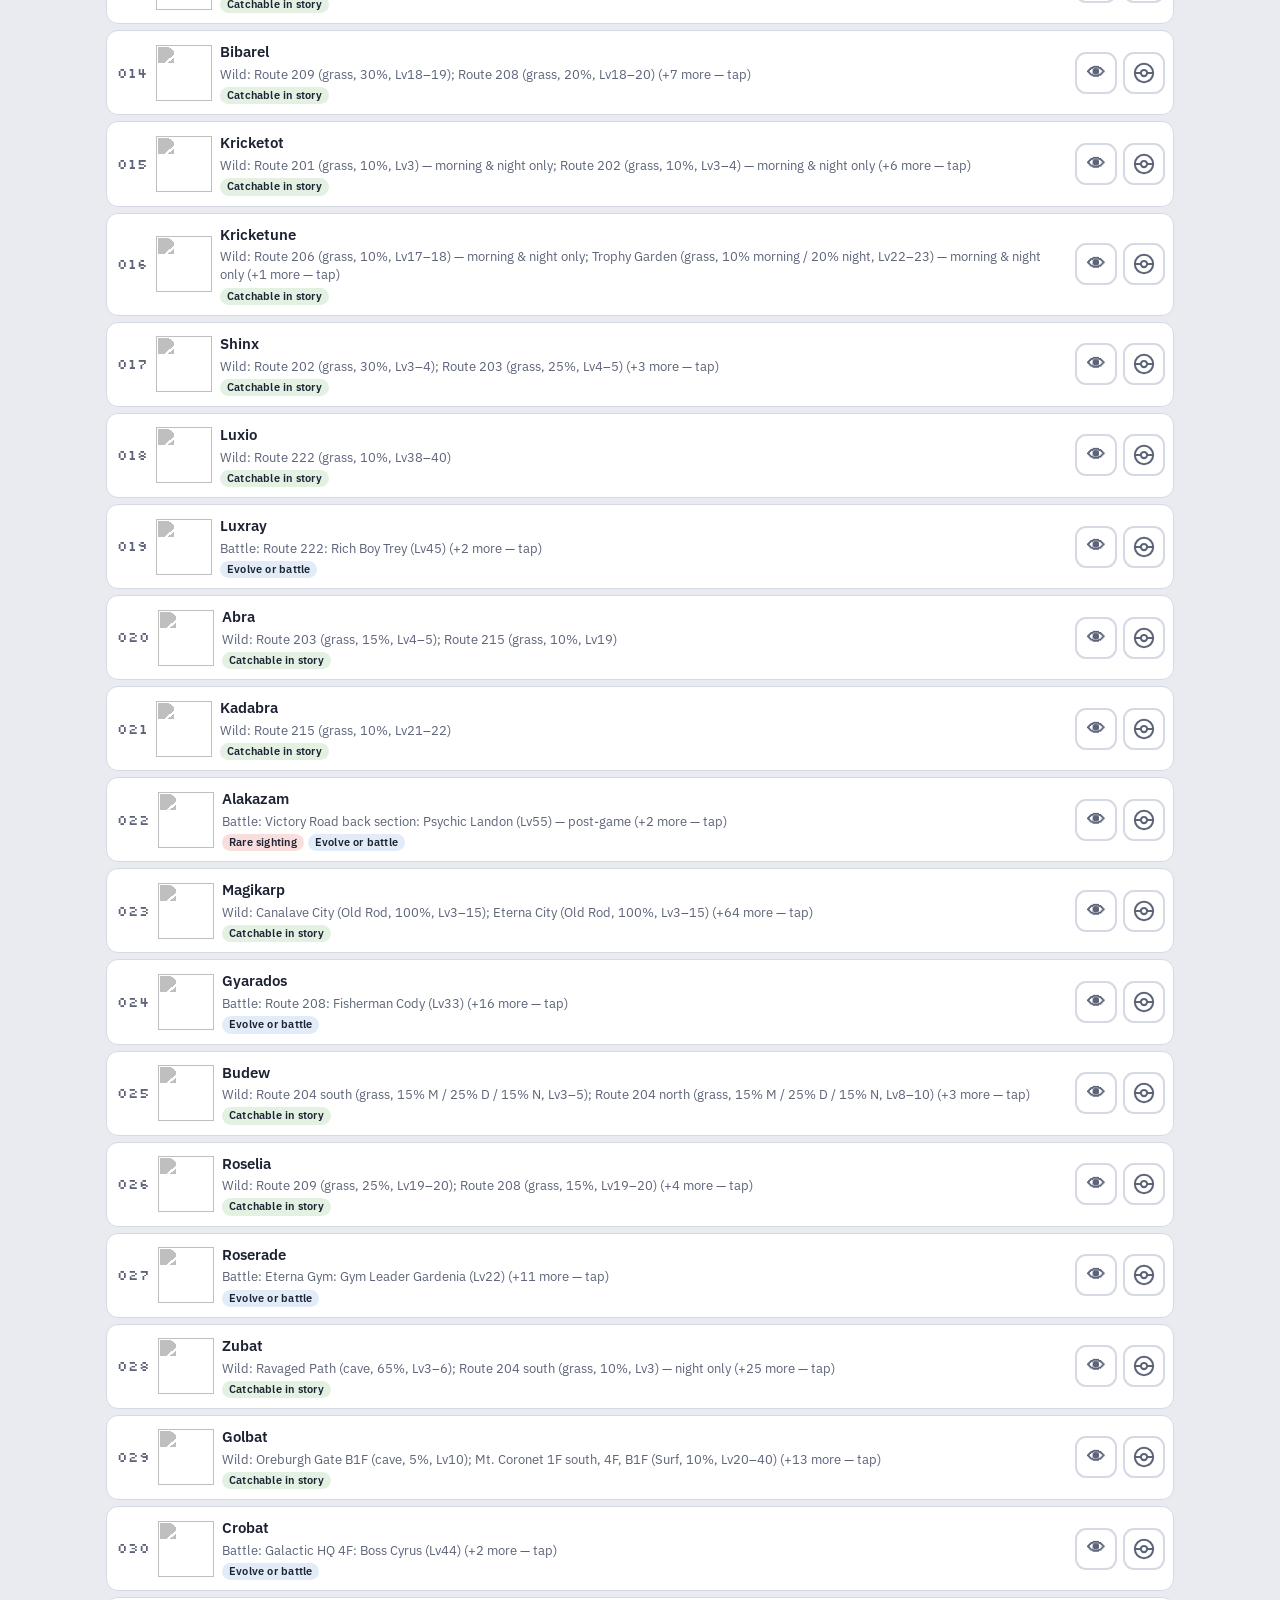
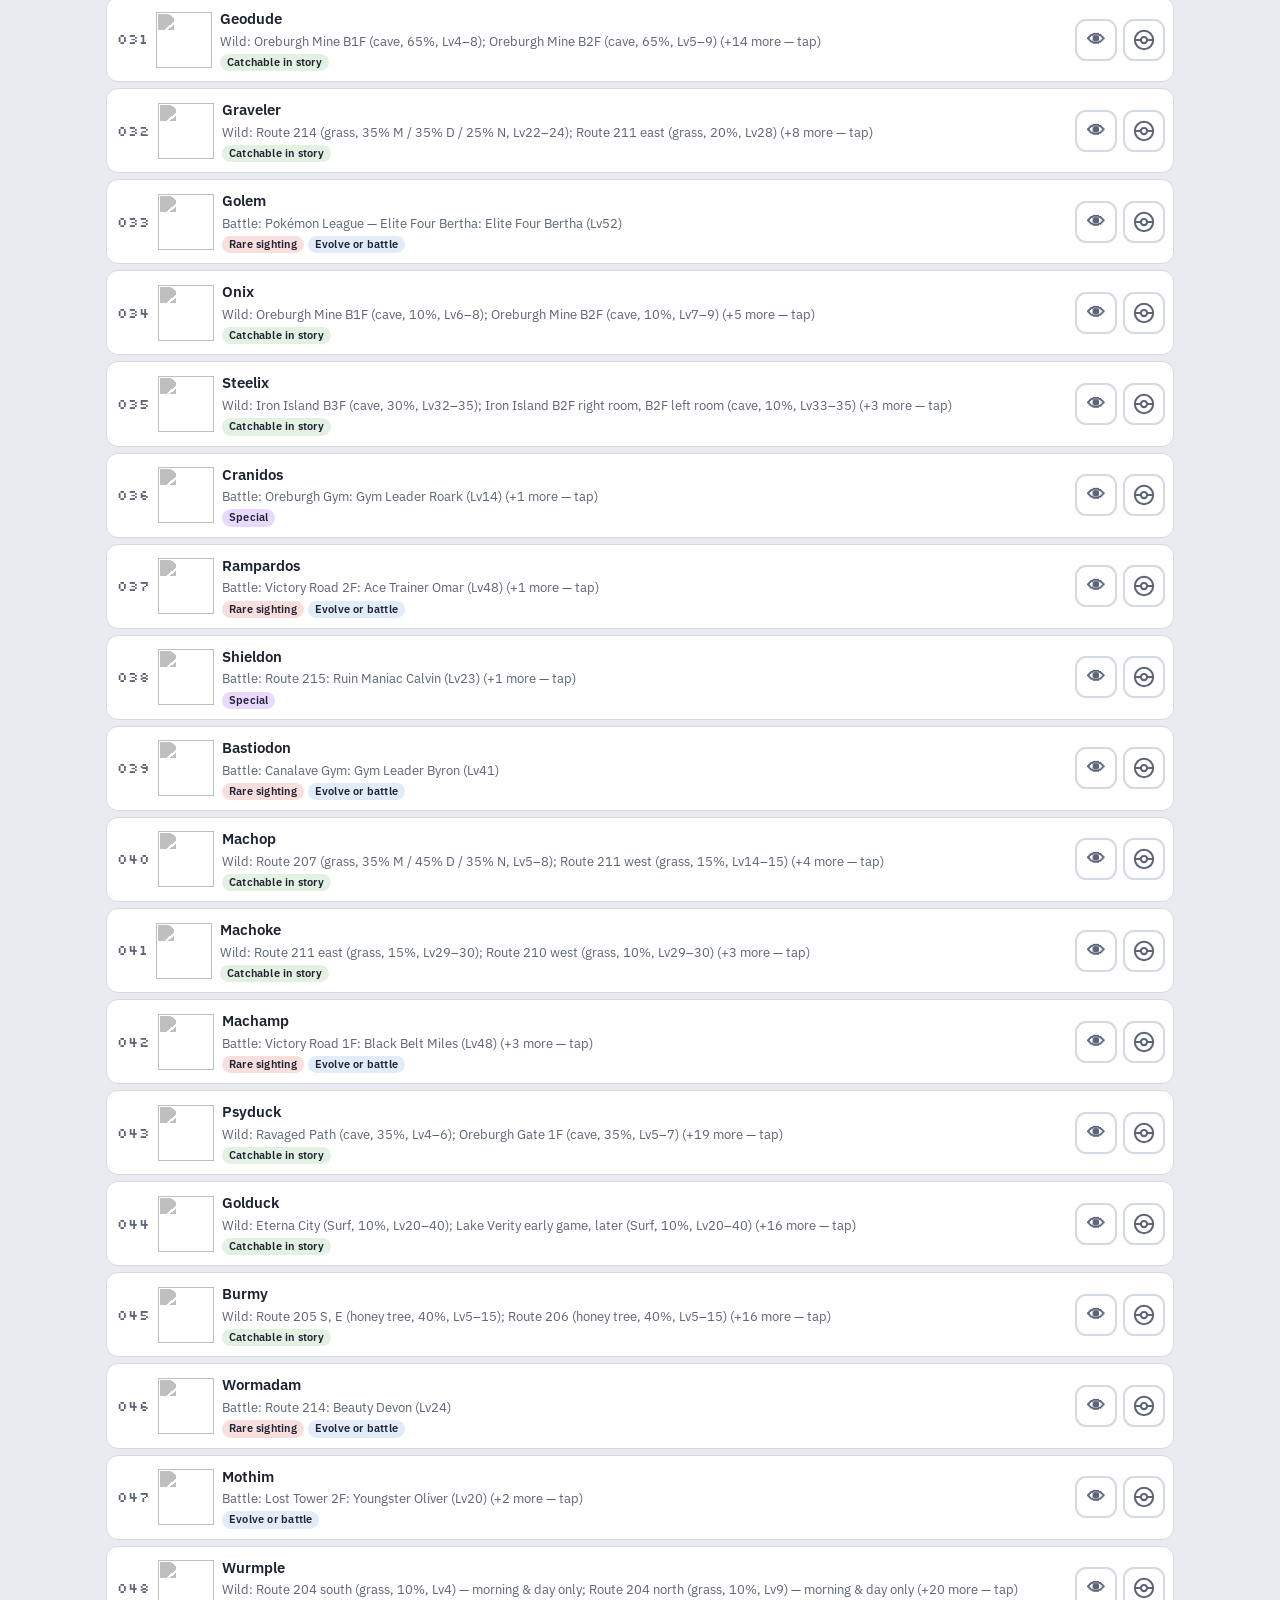
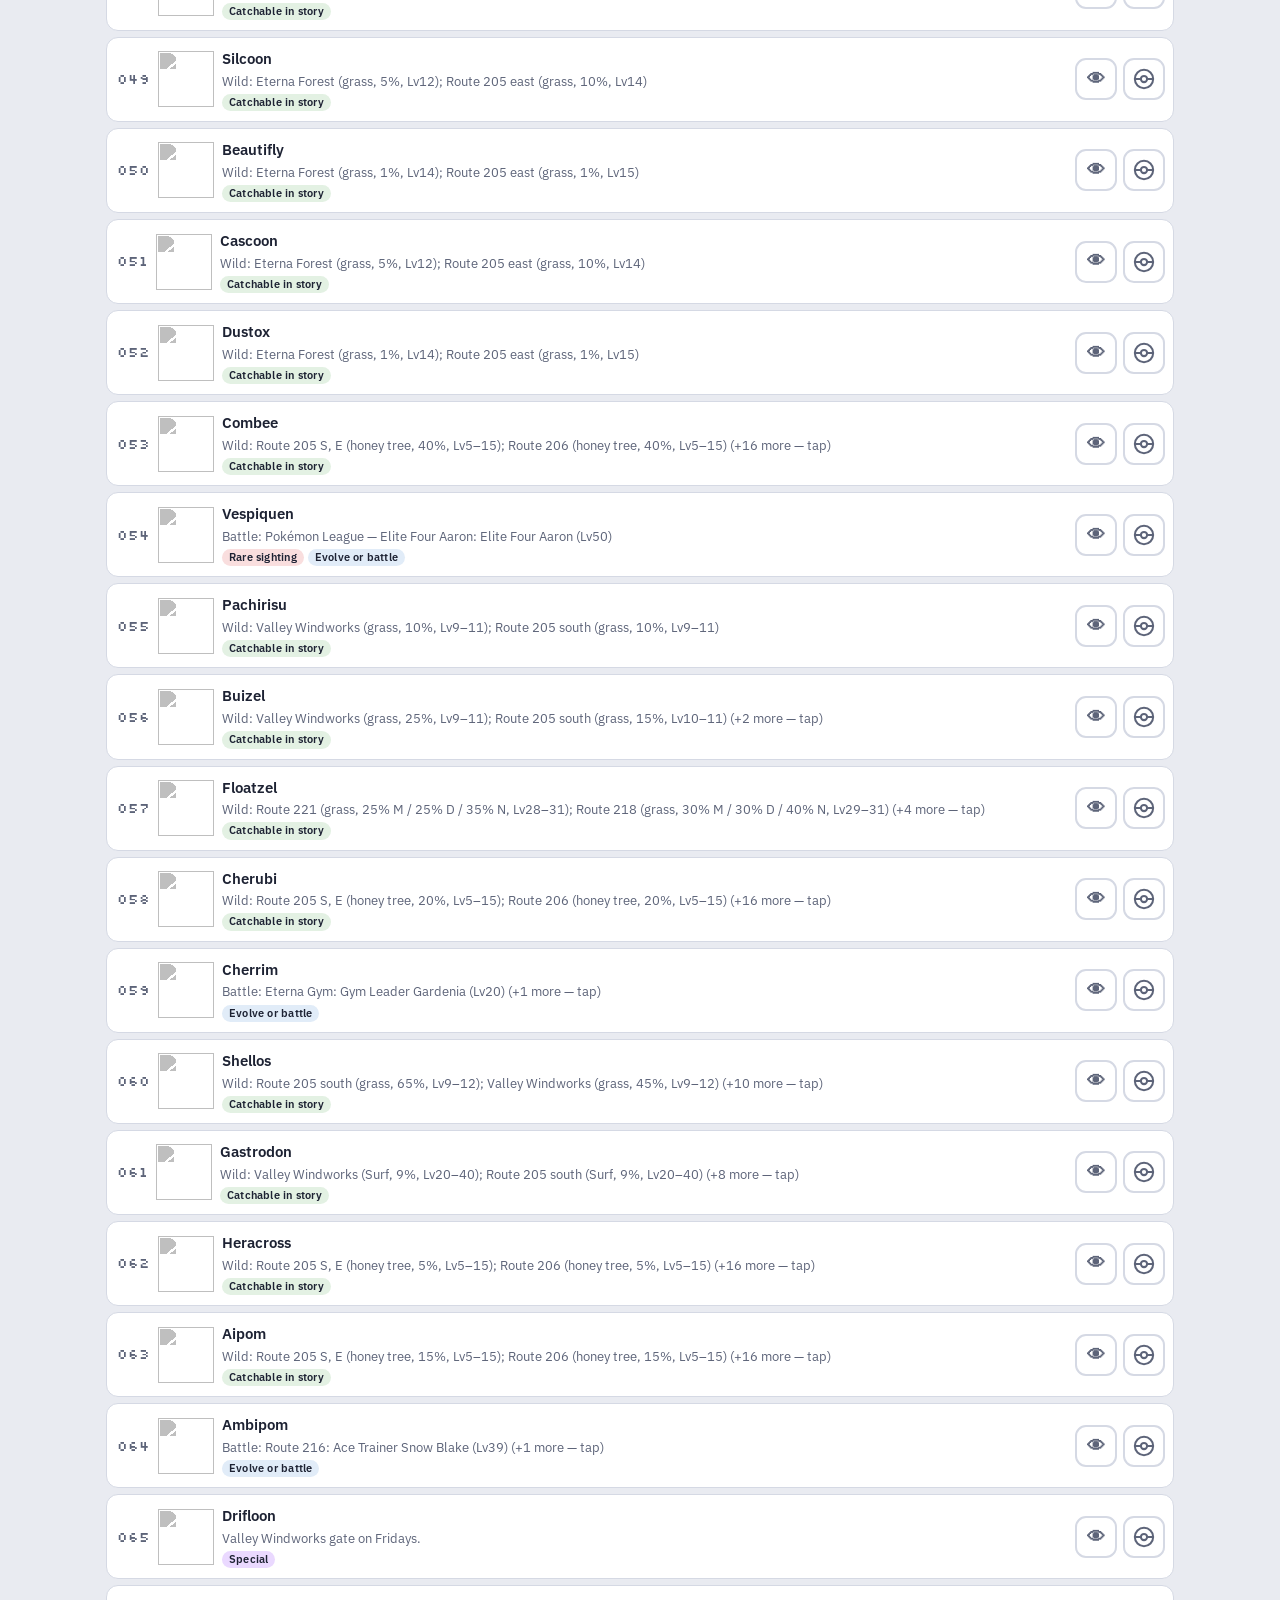
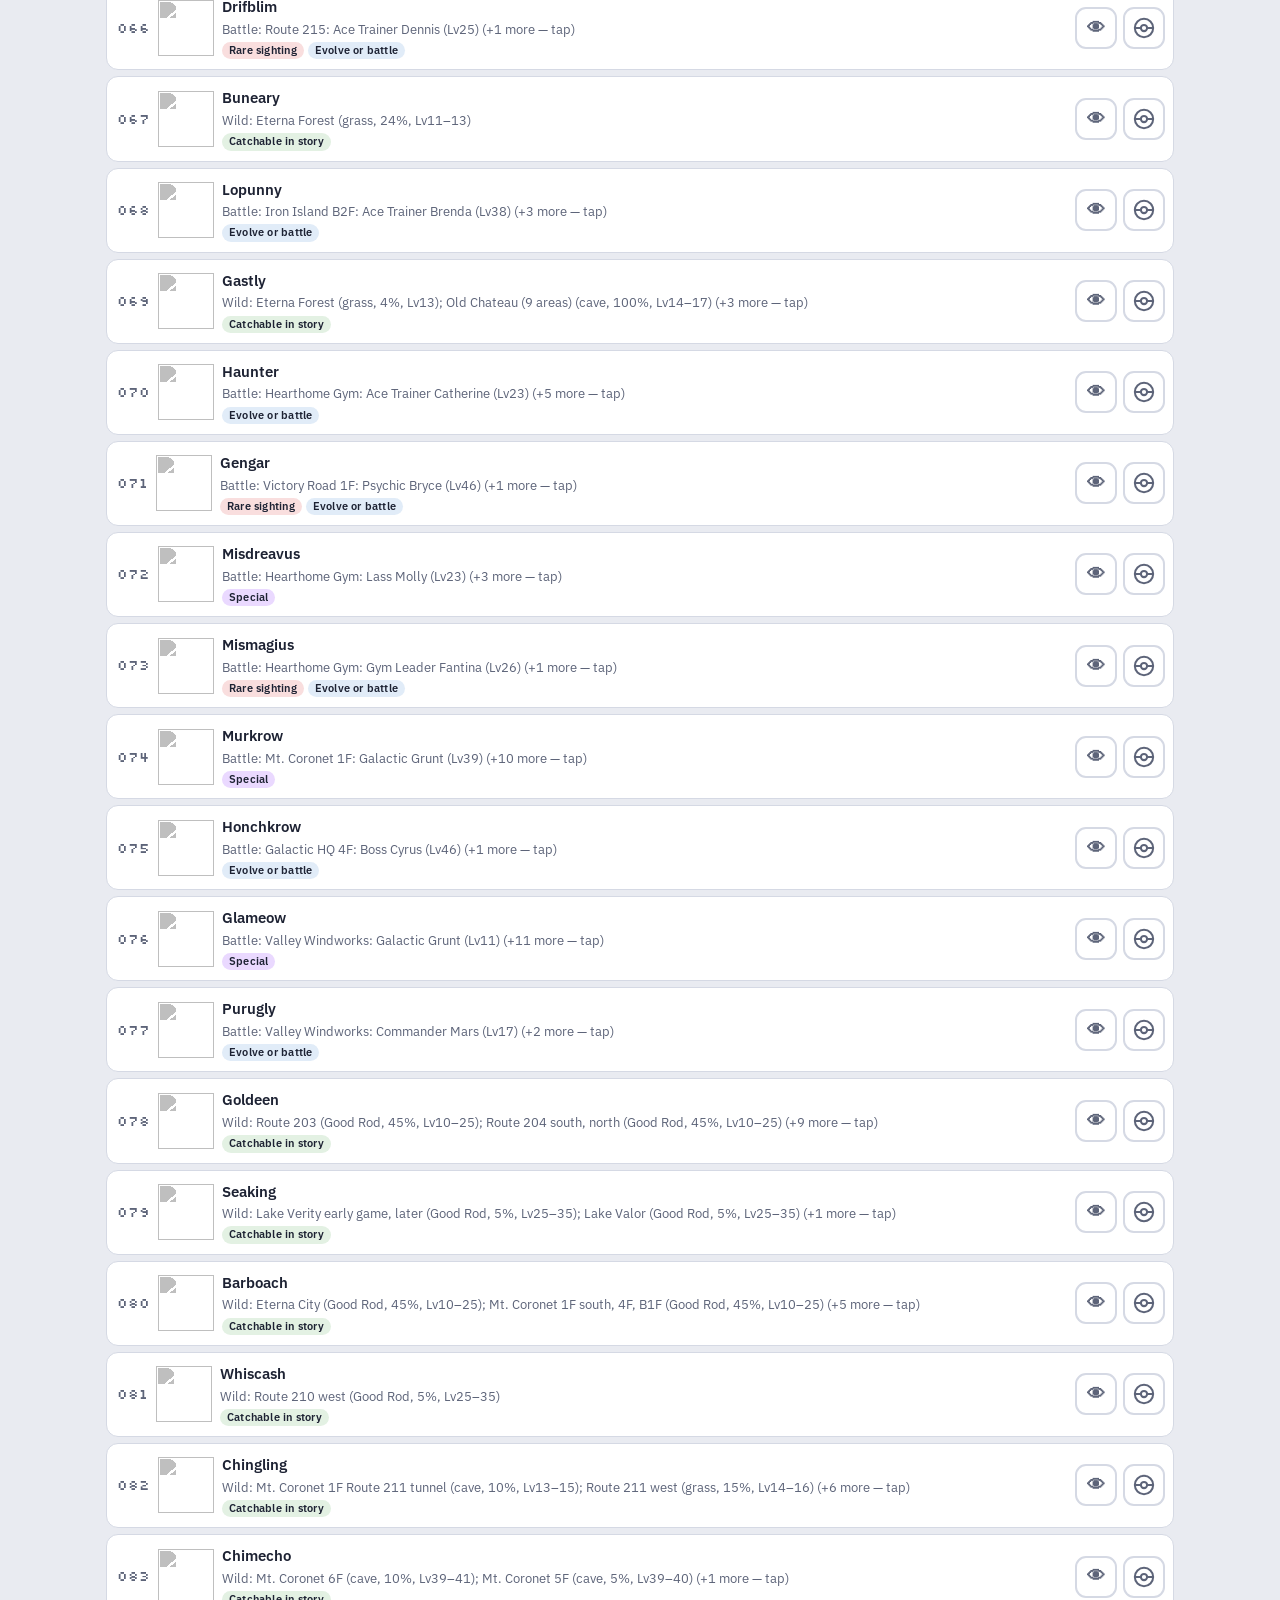
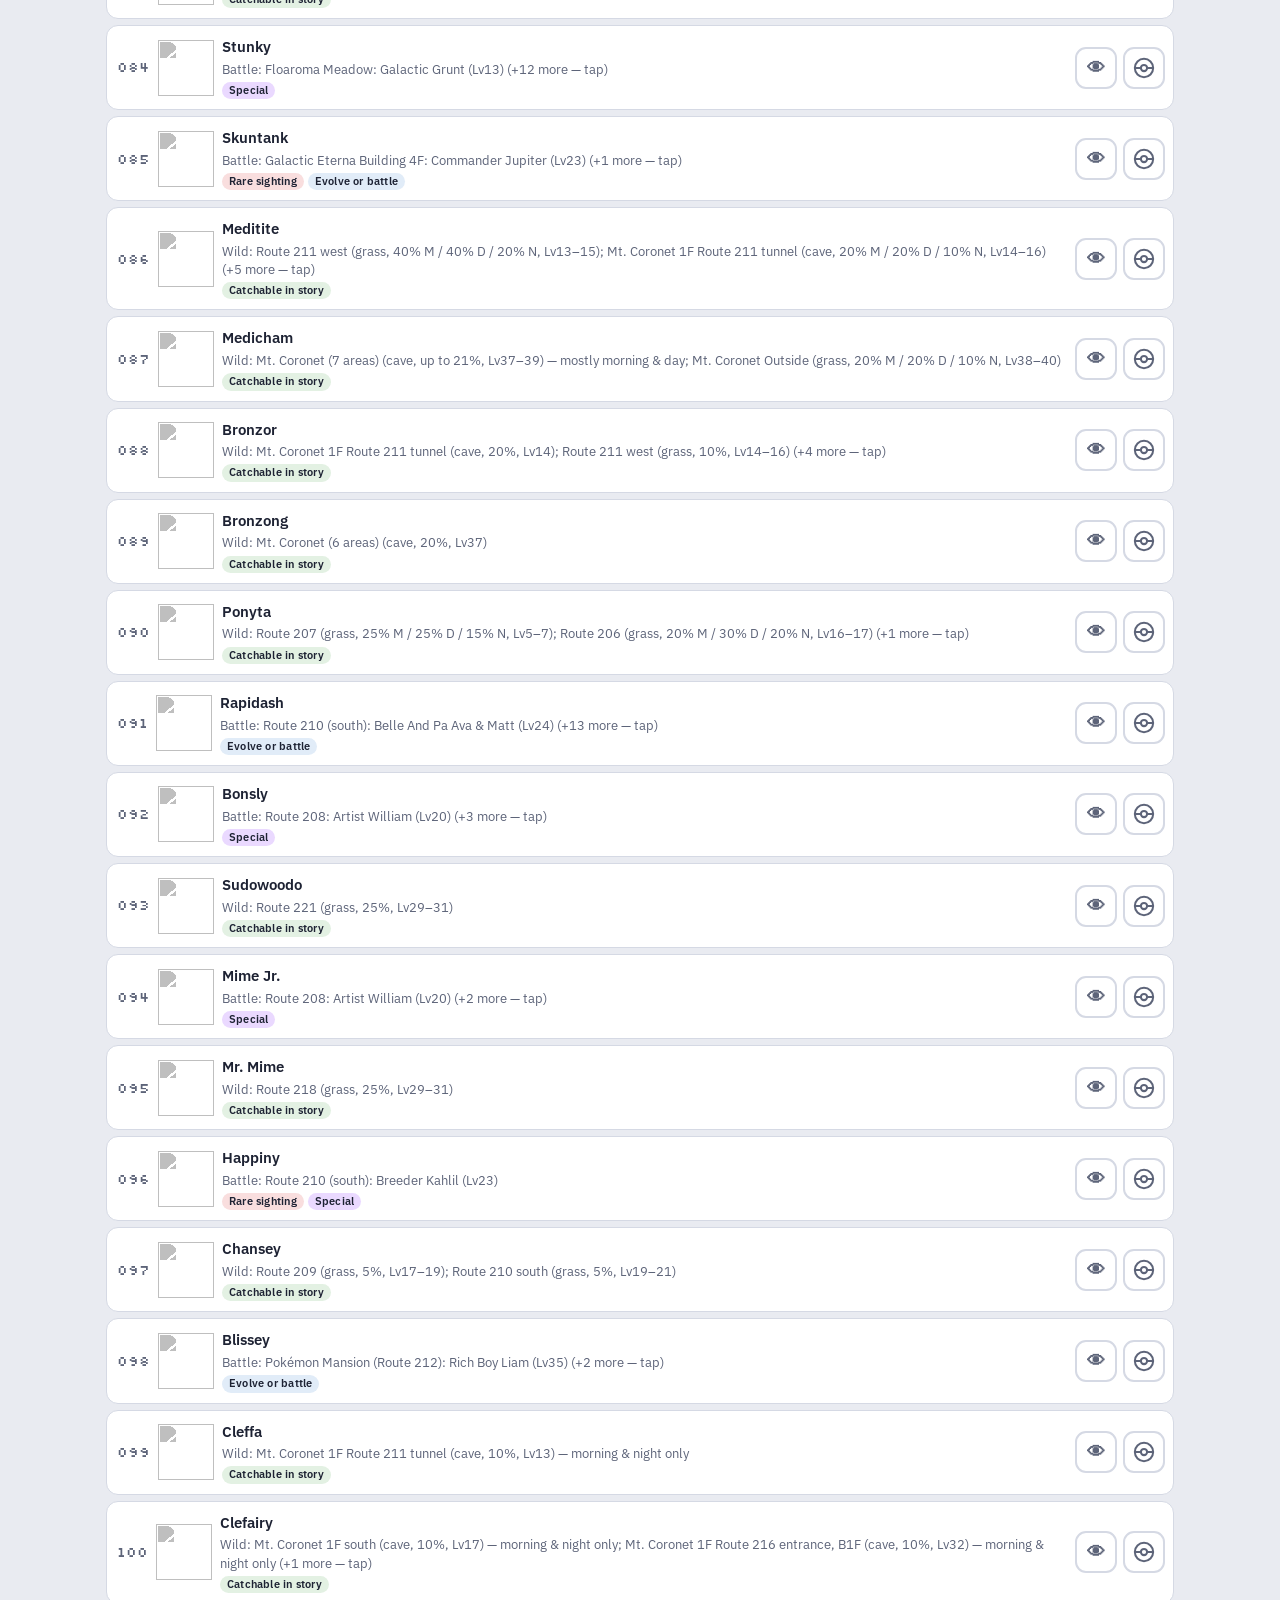
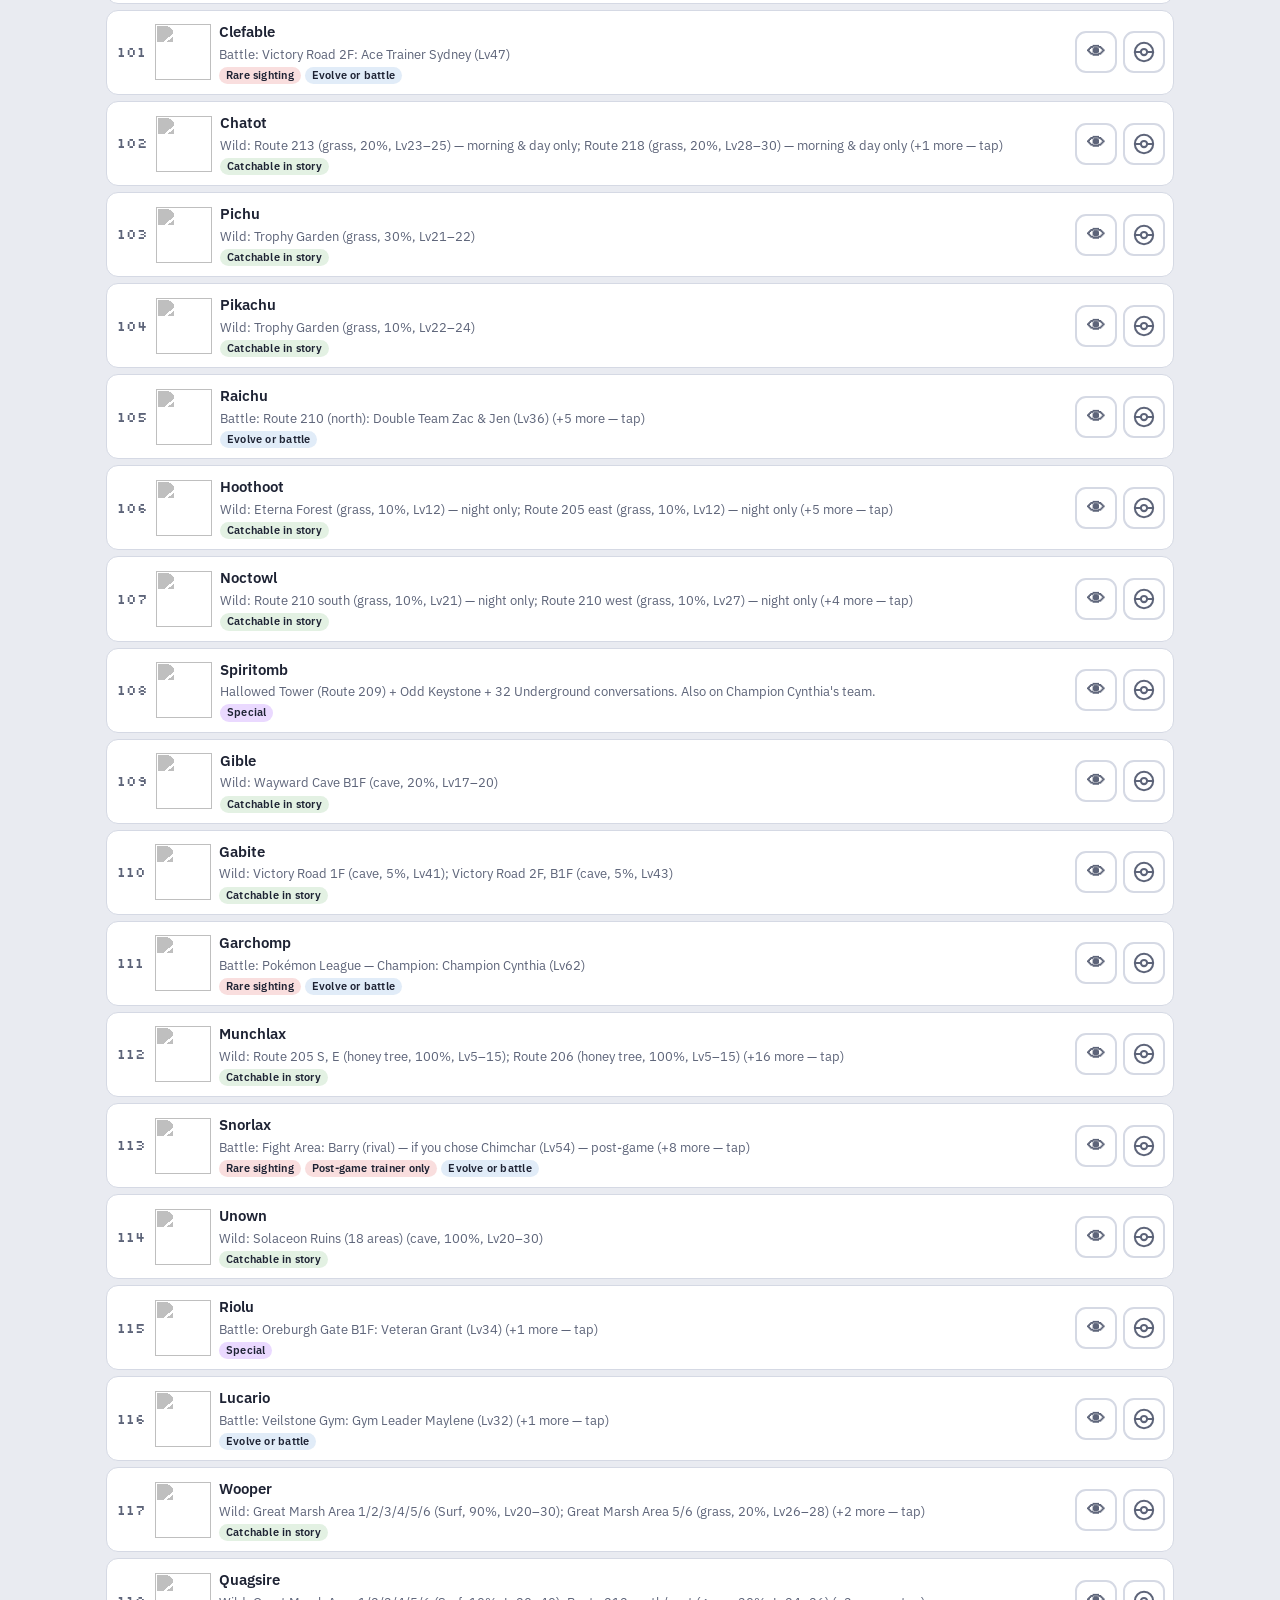
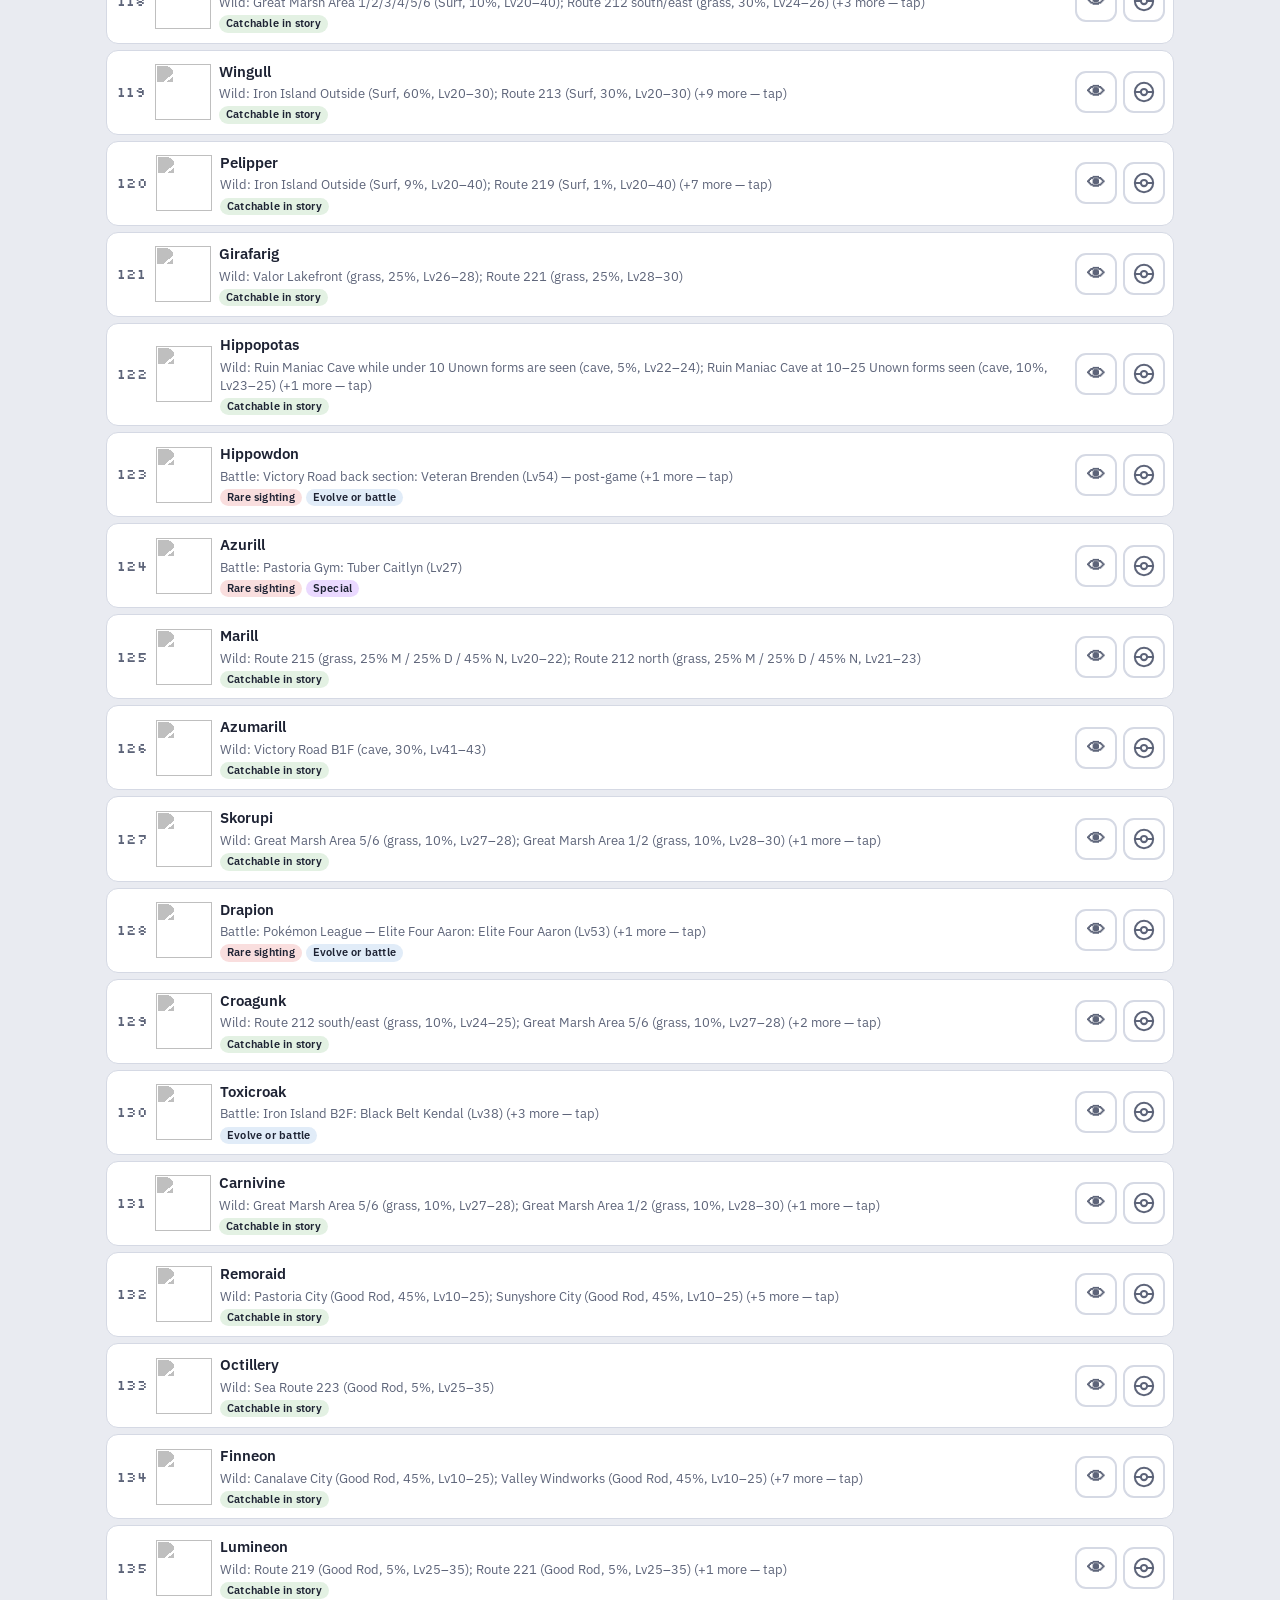
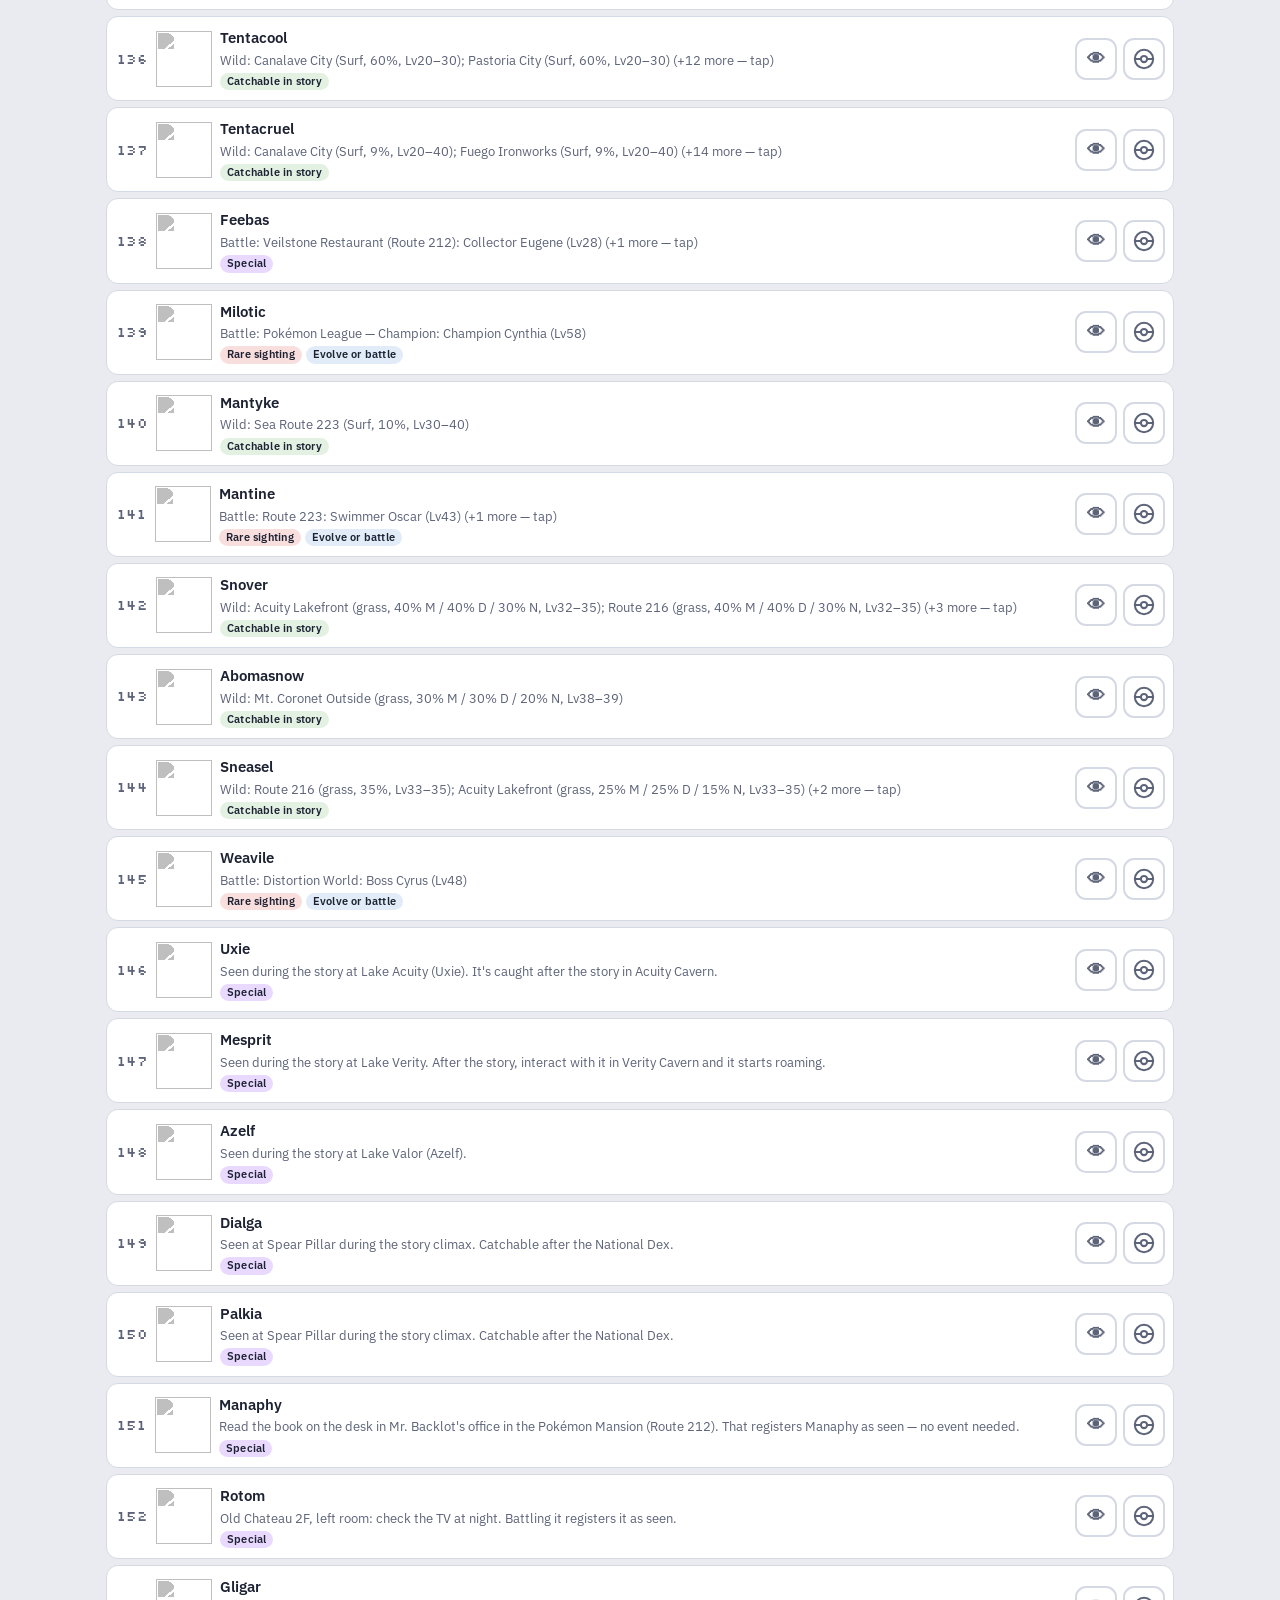
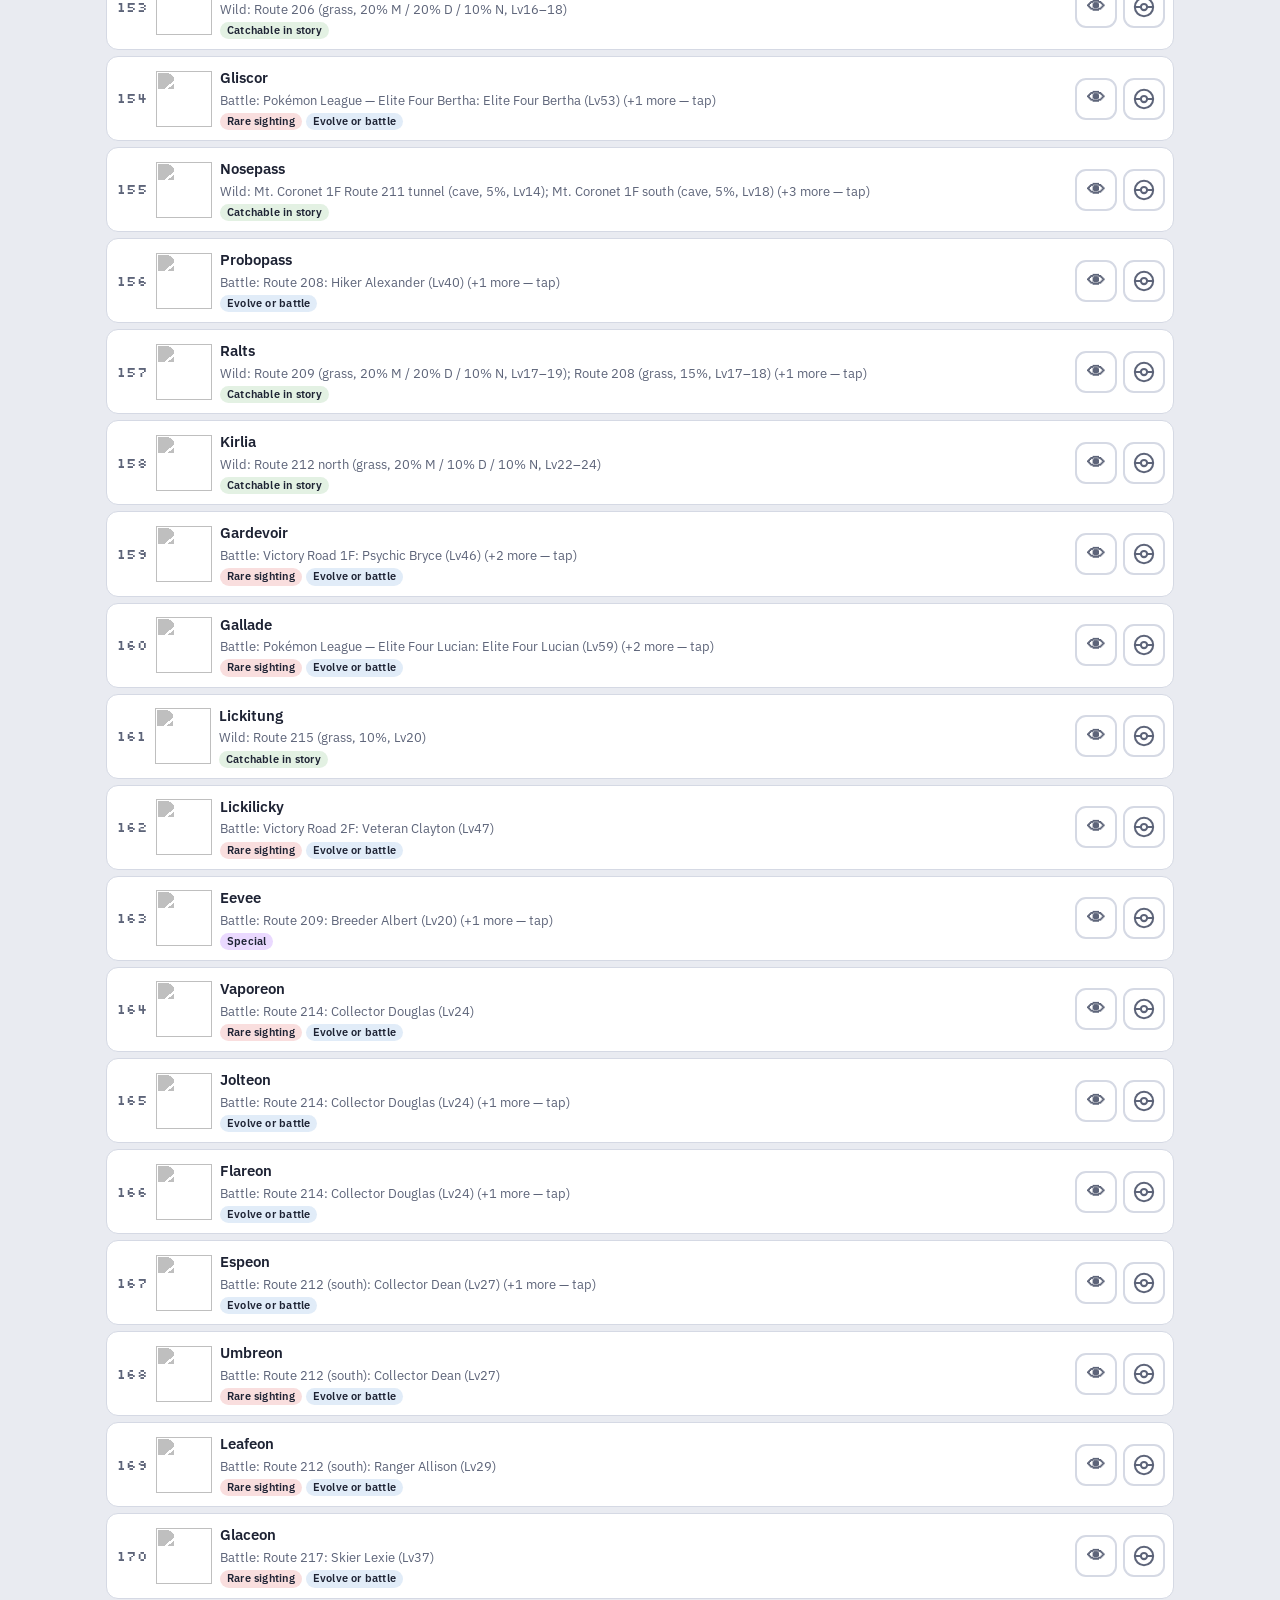
==== commit cb958823: "Look: Distortion World header banner, type-coloured card edges and sprite platforms, type chips in d" ====
--- a/index.html
+++ b/index.html
@@ -10,7 +10,7 @@
 <link rel="preconnect" href="https://fonts.googleapis.com">
 <link rel="preconnect" href="https://fonts.gstatic.com" crossorigin>
 <link rel="stylesheet" href="https://fonts.googleapis.com/css2?family=Chakra+Petch:wght@600;700&family=IBM+Plex+Sans:wght@400;500;600&family=Silkscreen:wght@400;700&display=swap">
-<link rel="stylesheet" href="styles.css?v=20261030163058">
+<link rel="stylesheet" href="styles.css?v=20261030172148">
 </head>
 <body>
 <div class="app">
@@ -77,7 +77,8 @@
             <button type="button" data-show="got" aria-pressed="false">Got</button>
           </div>
           <select id="fMethod" aria-label="Method"><option value="">Any method</option></select>
-          <select id="fTier" aria-label="When"><option value="">Any time</option></select>
+          <select id="fTier" aria-label="Unlocks"><option value="">Any progress</option></select>
+          <select id="fTod" aria-label="Time of day"><option value="">Any time of day</option></select>
           <select id="fGame" aria-label="Game"><option value="">Any game</option></select>
           <select id="fRegion" aria-label="Region"><option value="">All regions</option></select>
         </div>
@@ -237,7 +238,7 @@
 <div class="toast" id="toast" role="status"></div>
 <canvas id="confetti" aria-hidden="true"></canvas>
 
-<script src="data.js?v=20261030163058"></script>
-<script src="app.js?v=20261030163058"></script>
+<script src="data.js?v=20261030172148"></script>
+<script src="app.js?v=20261030172148"></script>
 </body>
 </html>
--- a/styles.css
+++ b/styles.css
@@ -40,7 +40,7 @@
 h1{font-family:var(--display);font-size:22px;margin:0;letter-spacing:.02em;line-height:1.1}
 h2{font-family:var(--display);font-size:18px;margin:24px 0 4px;letter-spacing:.02em}
 .count{margin:2px 0 0;color:var(--muted);font-variant-numeric:tabular-nums}
-.count b{color:var(--fg);font-family:var(--pixel);font-weight:400;font-size:17px}
+.count b{color:var(--fg);font-family:var(--pixel);font-weight:400;font-size:16px}
 .sep{opacity:.5}
 .sub{color:var(--muted);margin:0 0 12px;max-width:68ch}
 .hint{color:var(--muted);font-size:13px;text-align:center}
@@ -79,7 +79,7 @@
 .card:not(.got) .spr img{filter:saturate(.85)}
 .card .info{min-width:0;display:grid;gap:3px}
 .card .l1{display:flex;gap:6px;align-items:baseline;min-width:0}
-.num{font-family:var(--pixel);font-size:13px;color:var(--muted);font-variant-numeric:tabular-nums}
+.num{font-family:var(--pixel);font-size:12px;color:var(--muted);font-variant-numeric:tabular-nums}
 .nm{font-weight:600;font-size:15.5px;white-space:nowrap;overflow:hidden;text-overflow:ellipsis}
 .chips{display:flex;gap:4px;flex-wrap:wrap}
 .chip{font-size:10.5px;font-weight:600;letter-spacing:.02em;padding:1px 7px;border-radius:999px;background:var(--surface-2);color:var(--fg);white-space:nowrap}
@@ -195,7 +195,7 @@
 /* sinnoh dex */
 .sinhead{display:grid;grid-template-columns:1fr 1fr;gap:8px;margin-top:14px}
 .stat{background:var(--surface);border:1px solid var(--line);border-radius:var(--radius);padding:10px 12px;display:grid;grid-template-columns:auto 1fr;align-items:baseline;gap:2px 8px}
-.stat b{font-family:var(--pixel);font-weight:400;font-size:26px;font-variant-numeric:tabular-nums}
+.stat b{font-family:var(--pixel);font-weight:400;font-size:24px;font-variant-numeric:tabular-nums}
 .stat span{color:var(--muted);font-size:13px}
 .stat .bar{grid-column:1/-1;display:block;height:6px;border-radius:3px;background:var(--line);overflow:hidden}
 .stat .bar i{display:block;height:100%;background:var(--accent);transition:width .4s;width:0}
@@ -380,3 +380,49 @@
 :root[data-theme="dark"] .slot.breed,:root[data-theme="dark"] .card.breed{background:#3d1430}
 :root[data-theme="dark"] .slot.evo.breed,:root[data-theme="dark"] .card.evo.breed{background:linear-gradient(135deg,#3d3100 50%,#3d1430 50%)}
 :root[data-theme="dark"] .brbtn{color:#ff8cc6}:root[data-theme="dark"] .brbtn.on{background:#3d1430;color:#ffb3d9}
+
+/* ---------- look: Distortion World banner, type colours, softer backdrop ---------- */
+body{background-image:radial-gradient(70rem 36rem at 100% -10%,var(--glow-a),transparent 70%),radial-gradient(60rem 30rem at -10% 110%,var(--glow-b),transparent 70%);background-attachment:fixed}
+:root{--glow-a:rgb(122 86 214 / .13);--glow-b:rgb(226 178 60 / .10)}
+@media (prefers-color-scheme:dark){:root:not([data-theme="light"]){--glow-a:rgb(122 86 214 / .22);--glow-b:rgb(226 178 60 / .07)}}
+:root[data-theme="dark"]{--glow-a:rgb(122 86 214 / .22);--glow-b:rgb(226 178 60 / .07)}
+.toolbar{background:color-mix(in srgb,var(--bg) 88%,transparent);-webkit-backdrop-filter:blur(10px);backdrop-filter:blur(10px)}
+@media (min-width:701px){.tabs{background:color-mix(in srgb,var(--bg) 88%,transparent);-webkit-backdrop-filter:blur(10px);backdrop-filter:blur(10px)}}
+
+/* the banner: Giratina's dusk over a warped floor */
+.top{position:relative;isolation:isolate;overflow:hidden;margin-top:12px;margin-bottom:6px;padding:18px 20px;border-radius:20px;color:#eef0f8;
+  background:radial-gradient(90% 160% at 88% -30%,rgb(166 104 238 / .75),transparent 60%),radial-gradient(60% 120% at 0% 120%,rgb(226 178 60 / .28),transparent 60%),linear-gradient(120deg,#1b2046 0%,#2a1d55 55%,#3a1840 100%);
+  box-shadow:0 1px 0 rgb(255 255 255 / .08) inset,0 10px 30px -14px rgb(42 29 85 / .7)}
+.top::before{content:"";position:absolute;inset:auto 0 0 0;height:85%;z-index:-1;background:url('data:image/svg+xml,%3Csvg xmlns="http://www.w3.org/2000/svg" viewBox="0 0 600 160" preserveAspectRatio="none"%3E%3Cg fill="none" stroke="%23fff" stroke-width="1"%3E%3Cline x1="300" y1="-140" x2="-540" y2="160"/%3E%3Cline x1="300" y1="-140" x2="-480" y2="160"/%3E%3Cline x1="300" y1="-140" x2="-420" y2="160"/%3E%3Cline x1="300" y1="-140" x2="-360" y2="160"/%3E%3Cline x1="300" y1="-140" x2="-300" y2="160"/%3E%3Cline x1="300" y1="-140" x2="-240" y2="160"/%3E%3Cline x1="300" y1="-140" x2="-180" y2="160"/%3E%3Cline x1="300" y1="-140" x2="-120" y2="160"/%3E%3Cline x1="300" y1="-140" x2="-60" y2="160"/%3E%3Cline x1="300" y1="-140" x2="0" y2="160"/%3E%3Cline x1="300" y1="-140" x2="60" y2="160"/%3E%3Cline x1="300" y1="-140" x2="120" y2="160"/%3E%3Cline x1="300" y1="-140" x2="180" y2="160"/%3E%3Cline x1="300" y1="-140" x2="240" y2="160"/%3E%3Cline x1="300" y1="-140" x2="300" y2="160"/%3E%3Cline x1="300" y1="-140" x2="360" y2="160"/%3E%3Cline x1="300" y1="-140" x2="420" y2="160"/%3E%3Cline x1="300" y1="-140" x2="480" y2="160"/%3E%3Cline x1="300" y1="-140" x2="540" y2="160"/%3E%3Cline x1="300" y1="-140" x2="600" y2="160"/%3E%3Cline x1="300" y1="-140" x2="660" y2="160"/%3E%3Cline x1="300" y1="-140" x2="720" y2="160"/%3E%3Cline x1="300" y1="-140" x2="780" y2="160"/%3E%3Cline x1="300" y1="-140" x2="840" y2="160"/%3E%3Cline x1="300" y1="-140" x2="900" y2="160"/%3E%3Cline x1="300" y1="-140" x2="960" y2="160"/%3E%3Cline x1="300" y1="-140" x2="1020" y2="160"/%3E%3Cline x1="300" y1="-140" x2="1080" y2="160"/%3E%3Cline x1="300" y1="-140" x2="1140" y2="160"/%3E%3Cpath d="M0 10.0 Q300 2.0 600 10.0"/%3E%3Cpath d="M0 20.5 Q300 9.5 600 20.5"/%3E%3Cpath d="M0 35.5 Q300 21.5 600 35.5"/%3E%3Cpath d="M0 55.0 Q300 38.0 600 55.0"/%3E%3Cpath d="M0 79.0 Q300 59.0 600 79.0"/%3E%3Cpath d="M0 107.5 Q300 84.5 600 107.5"/%3E%3Cpath d="M0 140.5 Q300 114.5 600 140.5"/%3E%3C/g%3E%3C/svg%3E') center bottom/100% 100% no-repeat;opacity:.16;-webkit-mask-image:linear-gradient(transparent,#000 70%);mask-image:linear-gradient(transparent,#000 70%)}
+.top h1{font-size:26px;letter-spacing:.03em;background:linear-gradient(180deg,#ffffff 10%,#d6dbea 55%,#9aa4c2 95%);-webkit-background-clip:text;background-clip:text;color:transparent}
+.top .count{color:#b9bfd6}
+.top .count b{color:#fff;font-size:16px}
+.top .ring{width:50px;height:50px}
+.top .ring-bg{stroke:rgb(255 255 255 / .16)}
+.top .ring-fg{stroke:#f2c443;filter:drop-shadow(0 0 4px rgb(242 196 67 / .55))}
+.top button.ghost{background:rgb(255 255 255 / .08);border-color:rgb(255 255 255 / .22);color:#fff}
+.top button.ghost:hover{background:rgb(255 255 255 / .14)}
+@media (max-width:700px){.top{margin-inline:-16px;border-radius:0 0 20px 20px;margin-top:0;padding:16px 16px 14px}.top h1{font-size:22px}}
+
+/* type colours: a split edge on every card and a battle-style platform under the sprite */
+.card{position:relative;overflow:hidden}
+.card::before{content:"";position:absolute;left:0;top:0;bottom:0;width:4px;background:linear-gradient(var(--c1,var(--line)) 50%,var(--c2,var(--line)) 50%)}
+.card .spr{position:relative}
+.card .spr::before{content:"";position:absolute;left:4px;right:4px;bottom:5px;height:15px;border-radius:50%;background:radial-gradient(closest-side,color-mix(in srgb,var(--c1,#888) 60%,transparent),transparent);opacity:.75}
+.card .spr img{position:relative}
+.card.got .spr::before{opacity:1}
+.card:hover{border-color:color-mix(in srgb,var(--c1,var(--line)) 55%,var(--line))}
+.dhead .big{position:relative;overflow:hidden;background:linear-gradient(155deg,color-mix(in srgb,var(--c1,#888) 28%,var(--surface)),color-mix(in srgb,var(--c2,#888) 22%,var(--surface)))}
+.dhead .big::before{content:"";position:absolute;left:14px;right:14px;bottom:12px;height:26px;border-radius:50%;background:radial-gradient(closest-side,color-mix(in srgb,var(--c1,#888) 70%,transparent),transparent)}
+.dhead .big img{position:relative}
+.chips.types{margin-top:6px}
+.tychip{background:var(--tc);color:#fff;text-shadow:0 1px 0 rgb(0 0 0 / .3);font-size:11px;padding:2px 9px}
+.tychip.dk{color:#1d2233;text-shadow:none}
+
+/* PC box: each box gets its own wallpaper tint */
+.pcbox{--wh:220;background:linear-gradient(165deg,hsl(var(--wh) 55% 93%),hsl(var(--wh) 40% 85%));border-color:hsl(var(--wh) 35% 75%)}
+.pcbox .slot:not(.got):not(.evo):not(.breed){background:hsl(var(--wh) 40% 96% / .7)}
+@media (prefers-color-scheme:dark){:root:not([data-theme="light"]) .pcbox{background:linear-gradient(165deg,hsl(var(--wh) 35% 22%),hsl(var(--wh) 30% 14%));border-color:hsl(var(--wh) 30% 30%)}
+:root:not([data-theme="light"]) .pcbox .slot:not(.got):not(.evo):not(.breed){background:hsl(var(--wh) 30% 10% / .55)}}
+:root[data-theme="dark"] .pcbox{background:linear-gradient(165deg,hsl(var(--wh) 35% 22%),hsl(var(--wh) 30% 14%));border-color:hsl(var(--wh) 30% 30%)}
+:root[data-theme="dark"] .pcbox .slot:not(.got):not(.evo):not(.breed){background:hsl(var(--wh) 30% 10% / .55)}
